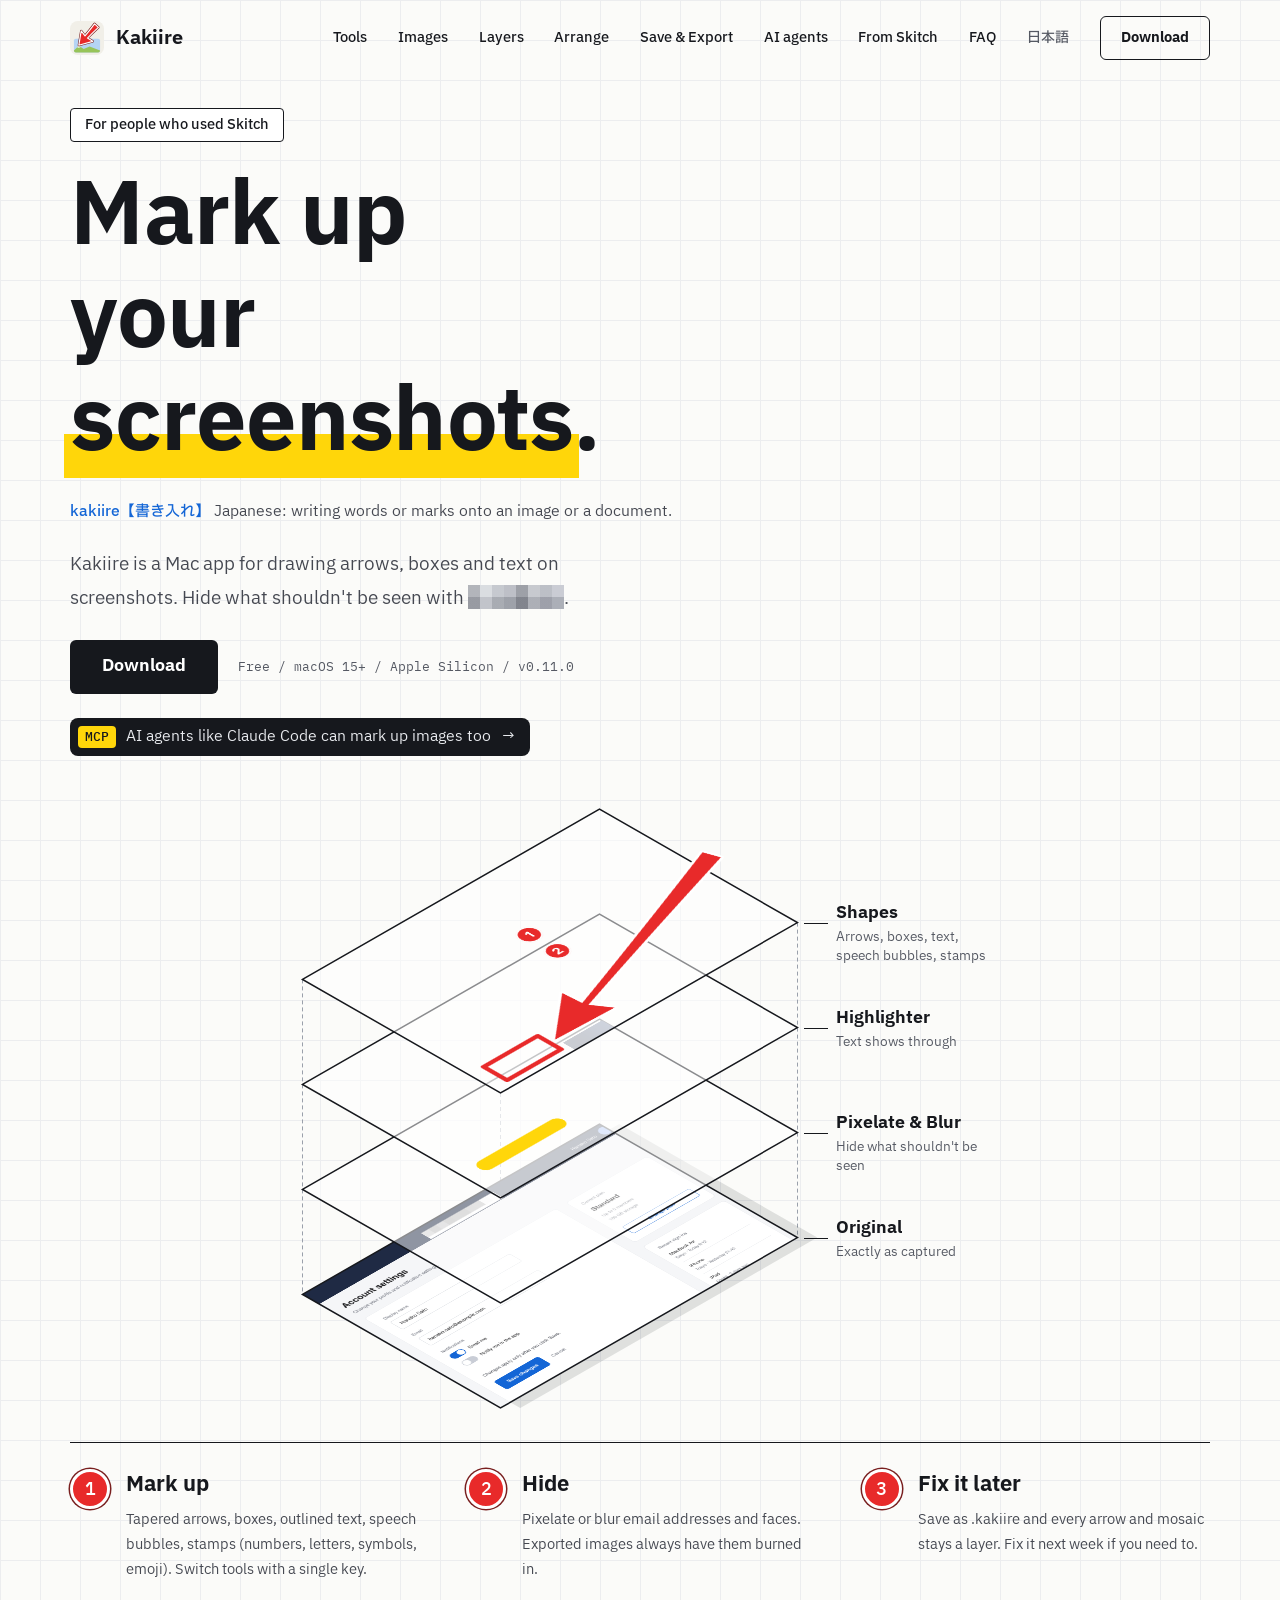
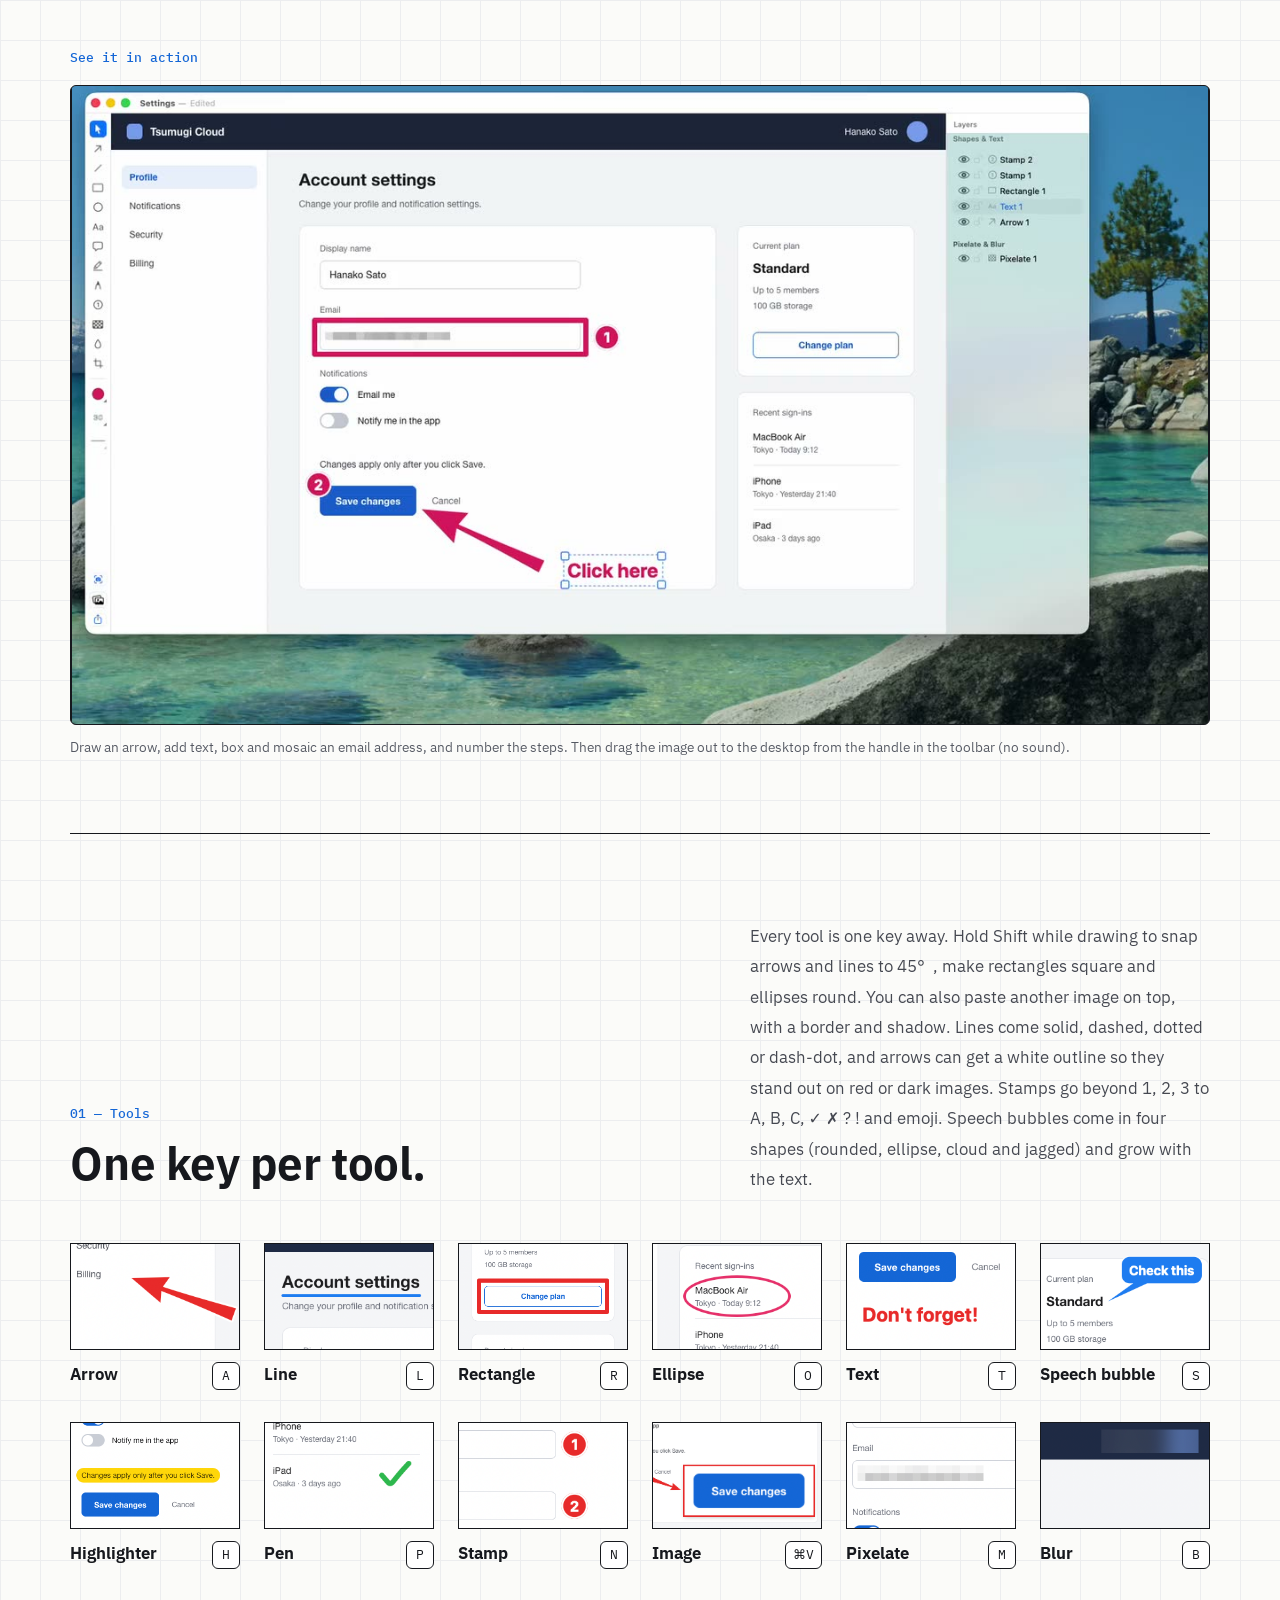
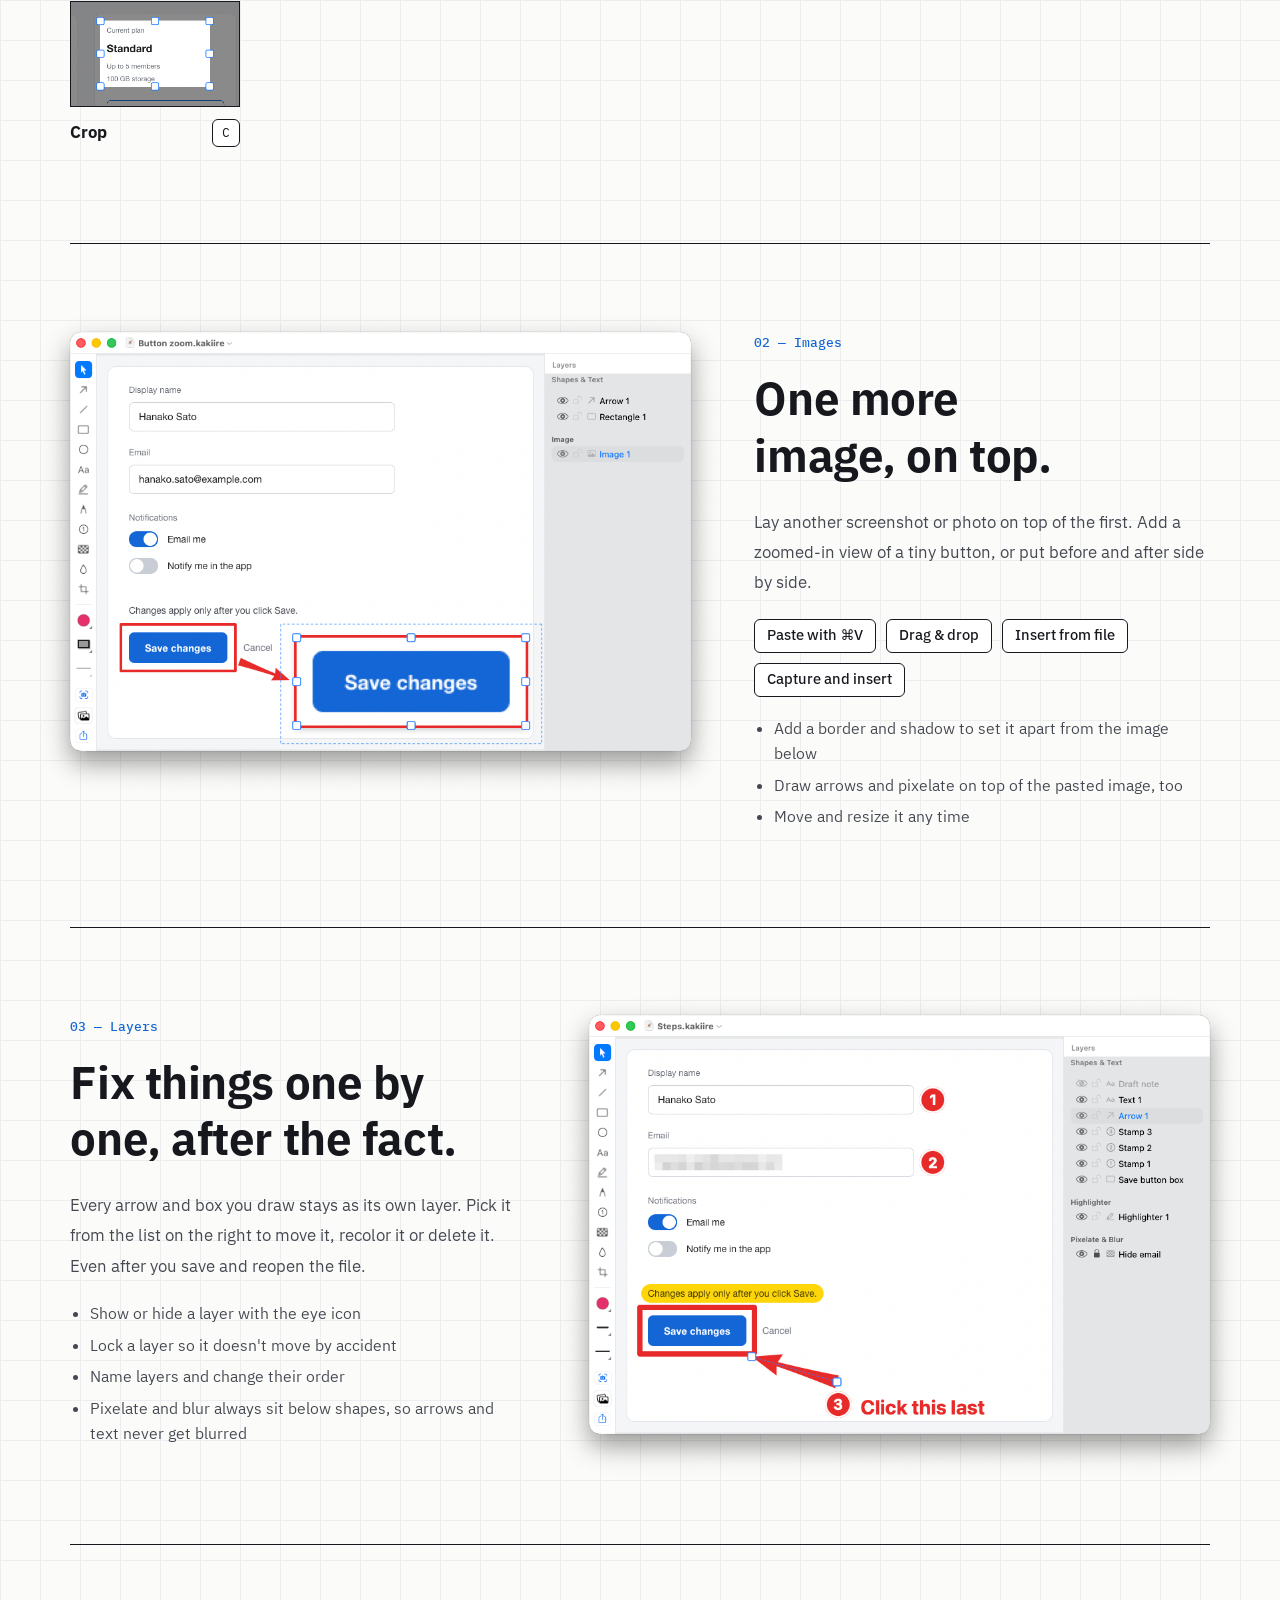
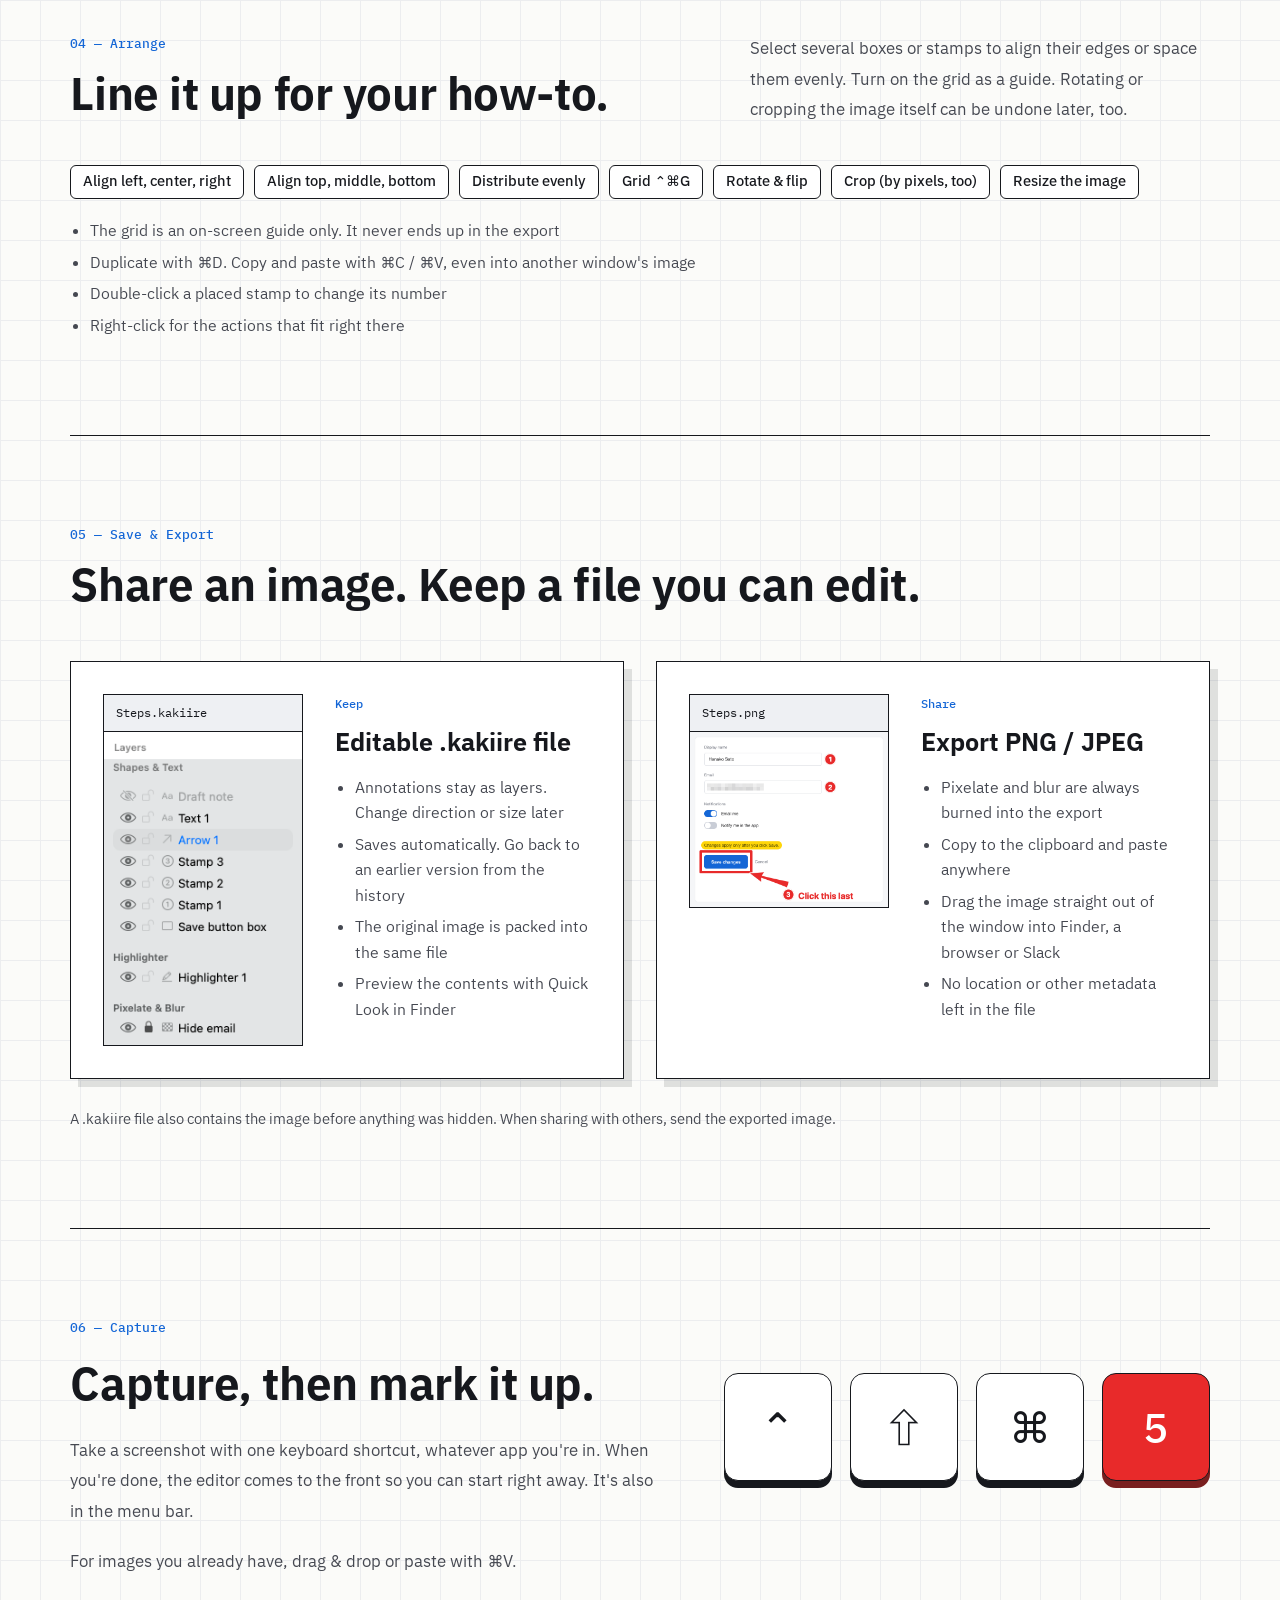
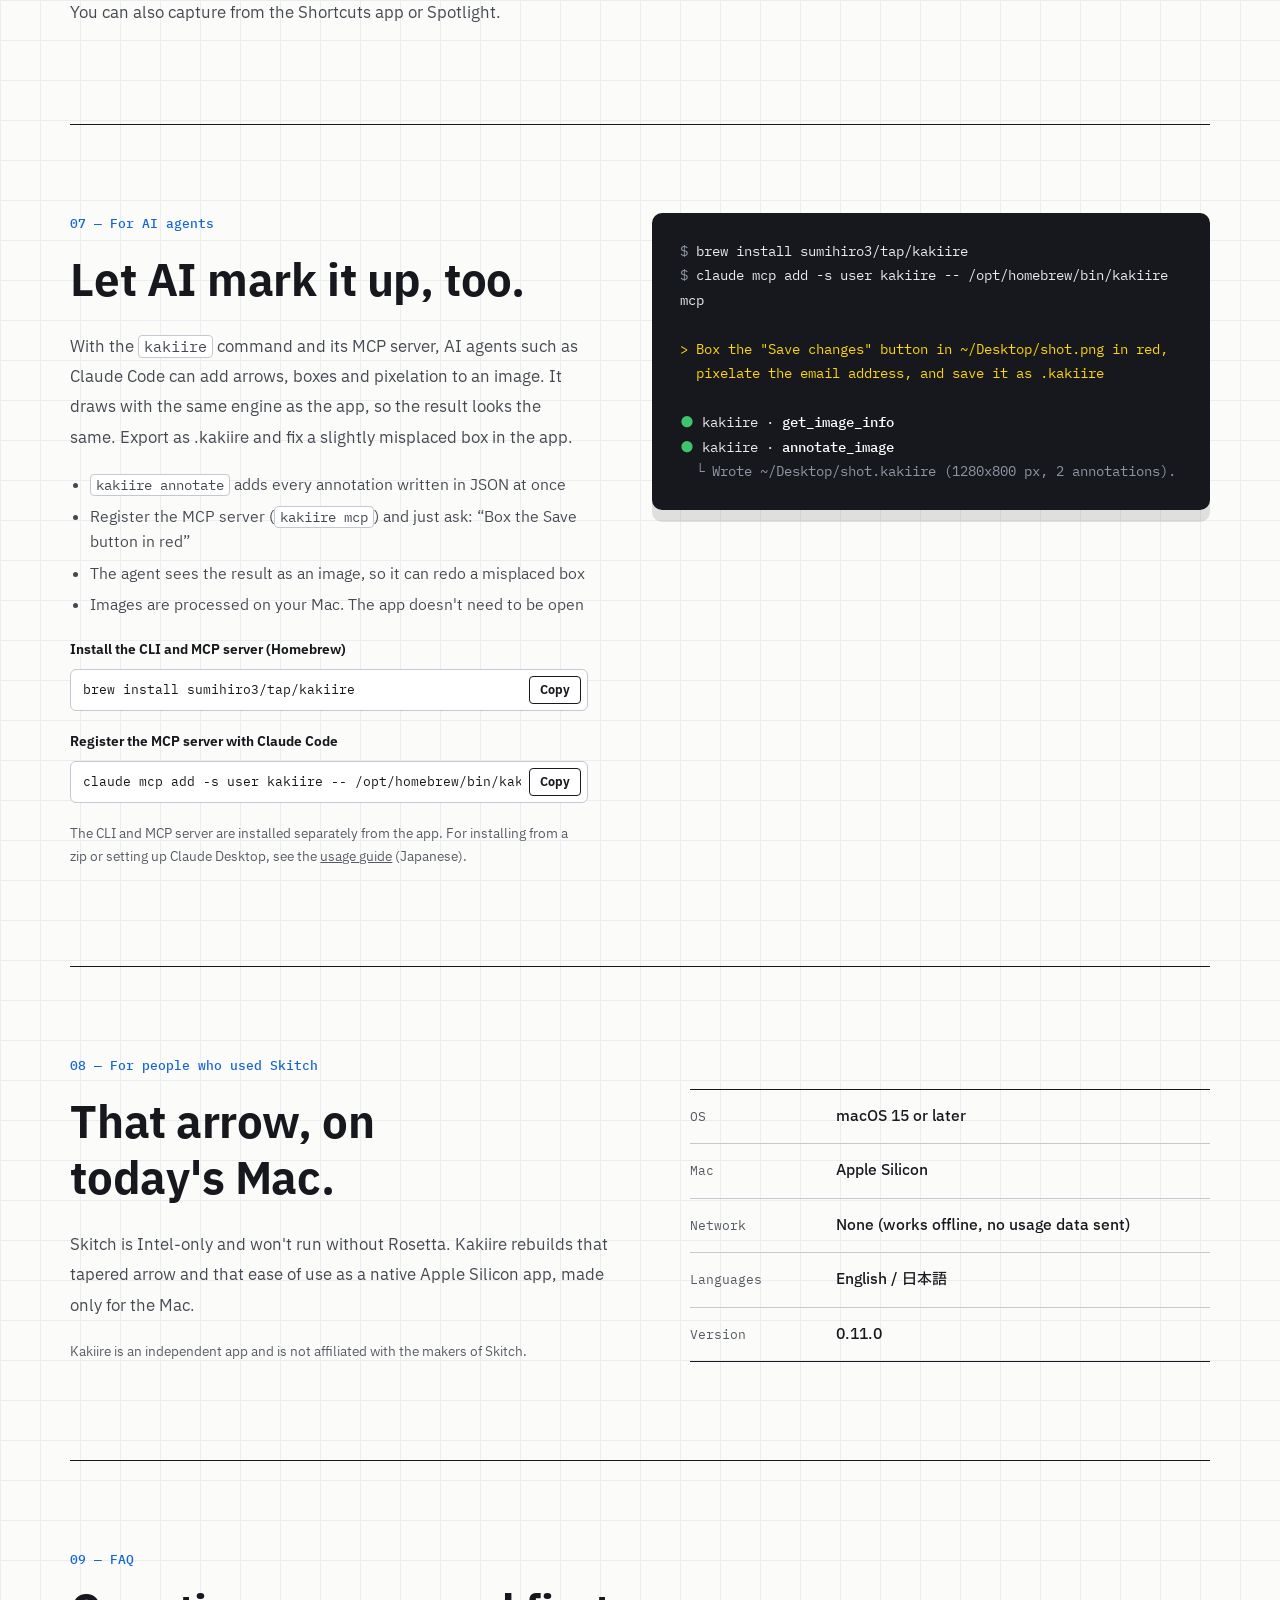
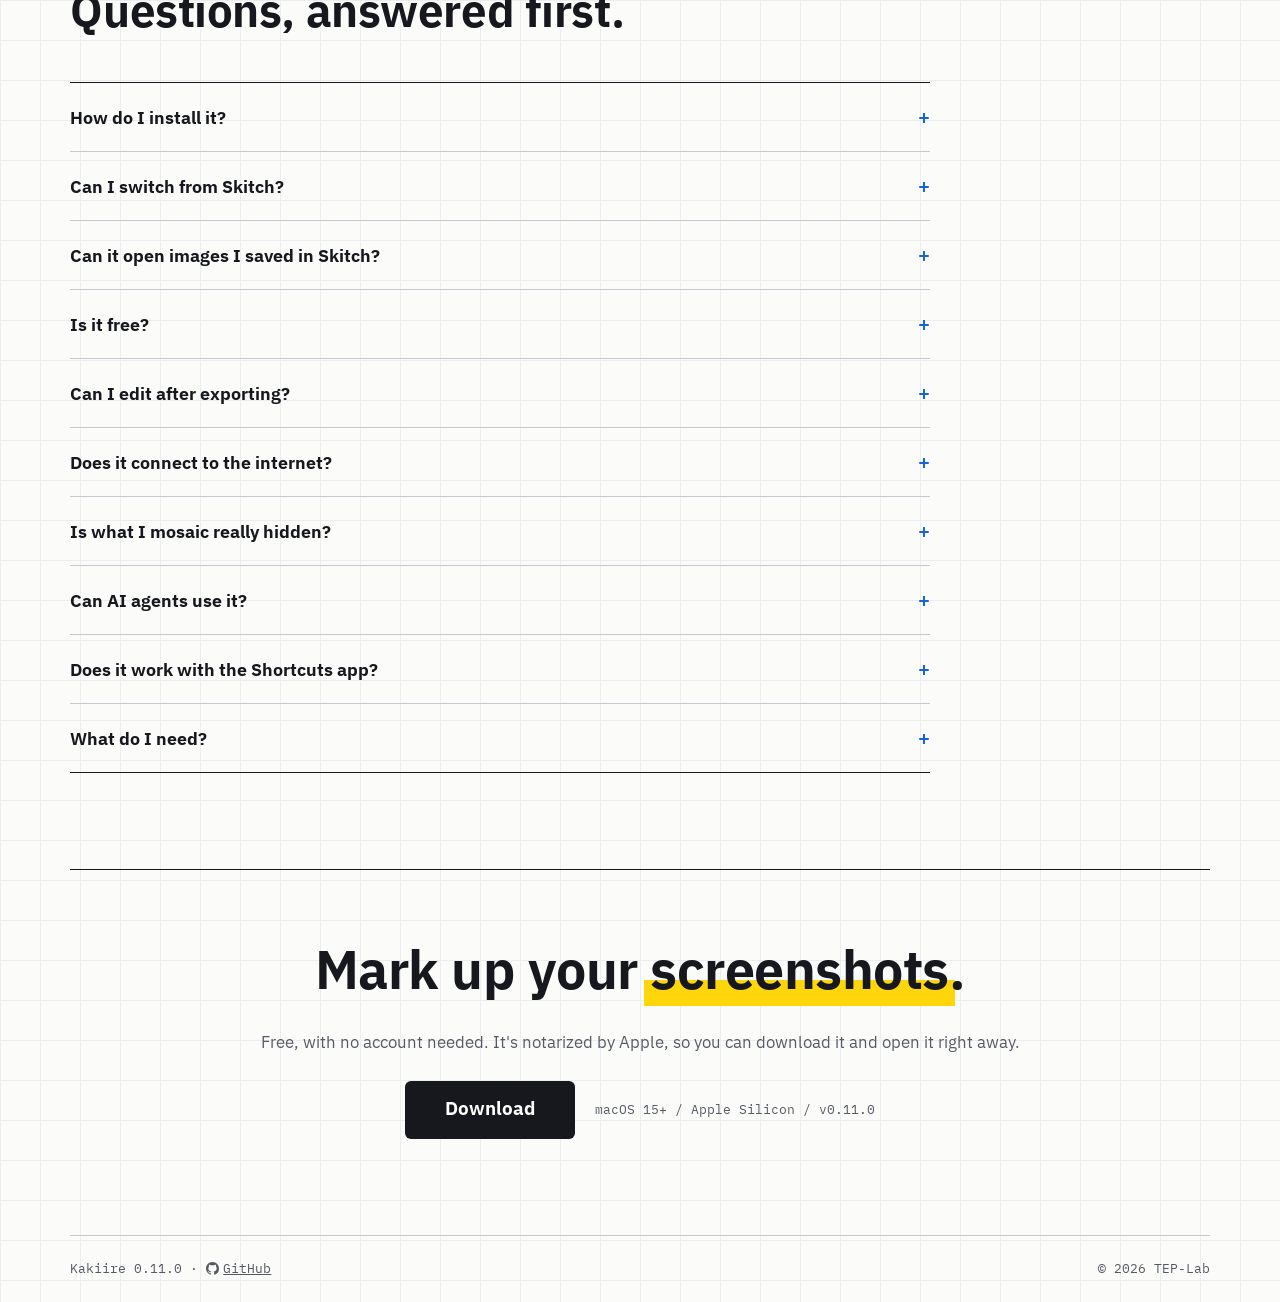
==== site/en/index.html @ c77a6dda "LP のファーストビューと OGP 画像で、AI(MCP)からも使えることを知らせる Co-Authored-By: Claude Opus 5.5 <noreply@anthropic.com>" ====
<!doctype html>
<html lang="en">
<head>
<meta charset="utf-8">
<meta name="viewport" content="width=device-width, initial-scale=1">
<title>Kakiire — Mark up your screenshots.</title>
<meta name="description" content="Kakiire is a Mac app for drawing arrows, boxes and text on screenshots, and hiding what shouldn't be seen with pixelate and blur. Annotations stay as layers, so you can fix them later.">
<meta property="og:title" content="Kakiire — Mark up your screenshots.">
<meta property="og:description" content="A Mac app for drawing arrows, boxes and text on screenshots. Save an editable file and fix it later.">
<meta property="og:type" content="website">
<meta property="og:locale" content="en_US">
<link rel="canonical" href="https://kakiire.tep-lab.com/en/">
<link rel="alternate" hreflang="ja" href="https://kakiire.tep-lab.com/">
<link rel="alternate" hreflang="en" href="https://kakiire.tep-lab.com/en/">
<link rel="alternate" hreflang="x-default" href="https://kakiire.tep-lab.com/en/">
<meta property="og:url" content="https://kakiire.tep-lab.com/en/">
<meta property="og:site_name" content="Kakiire">
<meta property="og:locale:alternate" content="ja_JP">
<meta property="og:image" content="https://kakiire.tep-lab.com/assets/en/og.png">
<meta property="og:image:type" content="image/png">
<meta property="og:image:width" content="1200">
<meta property="og:image:height" content="630">
<meta property="og:image:alt" content="Kakiire. The headline “Mark up your screenshots.” next to an exploded view of annotation layers.">
<meta name="twitter:card" content="summary_large_image">
<link rel="icon" href="../assets/kakiire-icon.svg" type="image/svg+xml">
<link rel="preconnect" href="https://fonts.googleapis.com">
<link rel="preconnect" href="https://fonts.gstatic.com" crossorigin>
<link href="https://fonts.googleapis.com/css2?family=IBM+Plex+Mono:wght@400;500&amp;family=IBM+Plex+Sans+JP:wght@400;500;700&amp;display=swap" rel="stylesheet">
<link rel="stylesheet" href="../style.css">
</head>
<body>

<header class="hero wrap">
  <nav class="nav" aria-label="On this page">
    <a class="brand" href="#">
      <img src="../assets/kakiire-icon.svg" alt="" width="34" height="34">
      <span>Kakiire</span>
    </a>
    <div class="nav__links">
      <a href="#tools">Tools</a>
      <a href="#images">Images</a>
      <a href="#layers">Layers</a>
      <a href="#arrange">Arrange</a>
      <a href="#files">Save &amp; Export</a>
      <a href="#agents">AI agents</a>
      <a href="#skitch">From Skitch</a>
      <a href="#faq">FAQ</a>
      <a class="lang" href="../" hreflang="ja" lang="ja" data-lang="ja">日本語</a>
      <a class="btn-outline" href="#download">Download</a>
    </div>
  </nav>

  <div class="hero__main">
    <div class="hero__text">
      <a class="tag" href="#skitch">For people who used Skitch</a>
      <h1>Mark up<br>your<br><span class="hl">screenshots</span>.</h1>
      <p class="dict"><span class="dict__word">kakiire【書き入れ】</span> Japanese: writing words or marks onto an image or a document.</p>
      <p class="hero__lead">Kakiire is a Mac app for drawing arrows, boxes and text on screenshots. Hide what shouldn't be seen with <span class="mosaic-chip" role="img" aria-label="pixelate"></span>.</p>
      <div class="cta-row">
        <a class="btn" href="https://github.com/sumihiro3/kakiire/releases/latest/download/Kakiire.dmg">Download</a>
        <span class="meta">Free / macOS 15+ / Apple Silicon / v<span data-version>0.11.0</span></span>
      </div>
      <a class="hero-ai" href="#agents"><span class="hero-ai__badge">MCP</span><span>AI agents like Claude Code can mark up images too</span><span class="hero-ai__arrow" aria-hidden="true">→</span></a>
    </div>

    <figure class="stack">
      <figcaption class="visually-hidden">An exploded view of Kakiire's layers. At the bottom is a screenshot of a settings page; above it float a pixelate layer, a highlighter layer and a shapes layer. On the shapes layer, a red arrow points to a box drawn around the "Save changes" button.</figcaption>
      <svg class="stack__svg" viewBox="0 0 545 630" aria-hidden="true">
        <path class="stack-guide" d="M22.5 183.4 V498.4 M517.5 126.6 V441.6 M220.5 297 V612"/>

        <g transform="matrix(0.7071 -0.4056 0.7071 0.4056 22.5 498.4)">
          <rect class="sheet-shadow" x="14" y="14" width="420" height="280"/>
          <image href="../assets/en/hero-base.png" width="420" height="280" preserveAspectRatio="none"/>
          <rect class="sheet sheet--outline" width="420" height="280"/>
        </g>

        <g transform="matrix(0.7071 -0.4056 0.7071 0.4056 22.5 393.4)">
          <rect class="sheet" width="420" height="280"/>
          <image href="../assets/en/hero-effect.png" width="420" height="280" preserveAspectRatio="none"/>
        </g>

        <g transform="matrix(0.7071 -0.4056 0.7071 0.4056 22.5 288.4)">
          <rect class="sheet" width="420" height="280"/>
          <image href="../assets/en/hero-highlight.png" width="420" height="280" preserveAspectRatio="none"/>
        </g>

        <g transform="matrix(0.7071 -0.4056 0.7071 0.4056 22.5 183.4)">
          <rect class="sheet" width="420" height="280"/>
          <image href="../assets/en/hero-shapes.png" width="487.88" height="280" preserveAspectRatio="none"/>
        </g>
      </svg>
      <ul class="stack__labels" aria-label="Layers (top to bottom)">
        <li><b>Shapes</b><span>Arrows, boxes, text, speech bubbles, stamps</span></li>
        <li><b>Highlighter</b><span>Text shows through</span></li>
        <li><b>Pixelate &amp; Blur</b><span>Hide what shouldn't be seen</span></li>
        <li><b>Original</b><span>Exactly as captured</span></li>
      </ul>
    </figure>
  </div>

  <ul class="pillars">
    <li>
      <span class="stamp" aria-hidden="true">1</span>
      <div>
        <h2 class="pillar__title">Mark up</h2>
        <p>Tapered arrows, boxes, outlined text, speech bubbles, stamps (numbers, letters, symbols, emoji). Switch tools with a single key.</p>
      </div>
    </li>
    <li>
      <span class="stamp" aria-hidden="true">2</span>
      <div>
        <h2 class="pillar__title">Hide</h2>
        <p>Pixelate or blur email addresses and faces. Exported images always have them burned in.</p>
      </div>
    </li>
    <li>
      <span class="stamp" aria-hidden="true">3</span>
      <div>
        <h2 class="pillar__title">Fix it later</h2>
        <p>Save as .kakiire and every arrow and mosaic stays a layer. Fix it next week if you need to.</p>
      </div>
    </li>
  </ul>
</header>

<section id="demo" class="demo wrap" aria-labelledby="demo-title">
  <h2 id="demo-title" class="demo__title">See it in action</h2>
  <figure class="demo__figure">
    <video class="demo__video" src="../assets/en/demo.mp4" poster="../assets/en/demo-poster.jpg" width="1280" height="720" autoplay muted loop playsinline preload="metadata" aria-describedby="demo-caption"></video>
    <figcaption id="demo-caption">Draw an arrow, add text, box and mosaic an email address, and number the steps. Then drag the image out to the desktop from the handle in the toolbar (no sound).</figcaption>
  </figure>
</section>

<main>

<section id="tools" class="section wrap">
  <div class="section__inner">
    <div class="section__head">
      <div class="section__title">
        <p class="eyebrow">01 — Tools</p>
        <h2 class="h-section">One key per tool.</h2>
      </div>
      <p class="lead">Every tool is one key away. Hold Shift while drawing to snap arrows and lines to 45°, make rectangles square and ellipses round. You can also paste another image on top, with a border and shadow. Lines come solid, dashed, dotted or dash-dot, and arrows can get a white outline so they stand out on red or dark images. Stamps go beyond 1, 2, 3 to A, B, C, ✓ ✗ ? ! and emoji. Speech bubbles come in four shapes (rounded, ellipse, cloud and jagged) and grow with the text.</p>
    </div>

    <ul class="tools">
      <li>
        <div class="tool__specimen"><img src="../assets/en/tool-arrow.png" width="256" height="161" loading="lazy" alt="A red arrow pointing to a sidebar item"></div>
        <div class="tool__meta"><span class="tool__name">Arrow</span><kbd class="key">A</kbd></div>
      </li>
      <li>
        <div class="tool__specimen"><img src="../assets/en/tool-line.png" width="256" height="161" loading="lazy" alt="A blue line drawn under a heading"></div>
        <div class="tool__meta"><span class="tool__name">Line</span><kbd class="key">L</kbd></div>
      </li>
      <li>
        <div class="tool__specimen"><img src="../assets/en/tool-rect.png" width="320" height="201" loading="lazy" alt="A button boxed in red"></div>
        <div class="tool__meta"><span class="tool__name">Rectangle</span><kbd class="key">R</kbd></div>
      </li>
      <li>
        <div class="tool__specimen"><img src="../assets/en/tool-ellipse.png" width="256" height="161" loading="lazy" alt="A row in a list circled with a pink ellipse"></div>
        <div class="tool__meta"><span class="tool__name">Ellipse</span><kbd class="key">O</kbd></div>
      </li>
      <li>
        <div class="tool__specimen"><img src="../assets/en/tool-text.png" width="256" height="161" loading="lazy" alt="Red outlined text reading "Don't forget!" under a button"></div>
        <div class="tool__meta"><span class="tool__name">Text</span><kbd class="key">T</kbd></div>
      </li>
      <li>
        <div class="tool__specimen"><img src="../assets/en/tool-bubble.png" width="256" height="161" loading="lazy" alt="A blue speech bubble saying &quot;Check this&quot; points at the plan name"></div>
        <div class="tool__meta"><span class="tool__name">Speech bubble</span><kbd class="key">S</kbd></div>
      </li>
      <li>
        <div class="tool__specimen"><img src="../assets/en/tool-highlighter.png" width="320" height="201" loading="lazy" alt="A sentence highlighted in yellow; the text underneath is still readable"></div>
        <div class="tool__meta"><span class="tool__name">Highlighter</span><kbd class="key">H</kbd></div>
      </li>
      <li>
        <div class="tool__specimen"><img src="../assets/en/tool-pen.png" width="256" height="161" loading="lazy" alt="A green hand-drawn check mark next to a list"></div>
        <div class="tool__meta"><span class="tool__name">Pen</span><kbd class="key">P</kbd></div>
      </li>
      <li>
        <div class="tool__specimen"><img src="../assets/en/tool-stamp.png" width="256" height="161" loading="lazy" alt="Red circles numbered 1 and 2 placed next to input fields"></div>
        <div class="tool__meta"><span class="tool__name">Stamp</span><kbd class="key">N</kbd></div>
      </li>
      <li>
        <div class="tool__specimen"><img src="../assets/en/tool-image.png" width="448" height="281" loading="lazy" alt="A zoomed-in copy of a button laid on top, with a red border and a shadow"></div>
        <div class="tool__meta"><span class="tool__name">Image</span><kbd class="key">⌘V</kbd></div>
      </li>
      <li>
        <div class="tool__specimen"><img src="../assets/en/tool-mosaic.png" width="256" height="161" loading="lazy" alt="An email address hidden with pixelation"></div>
        <div class="tool__meta"><span class="tool__name">Pixelate</span><kbd class="key">M</kbd></div>
      </li>
      <li>
        <div class="tool__specimen"><img src="../assets/en/tool-blur.png" width="256" height="161" loading="lazy" alt="A name and avatar in the top right blurred out"></div>
        <div class="tool__meta"><span class="tool__name">Blur</span><kbd class="key">B</kbd></div>
      </li>
      <li>
        <div class="tool__specimen"><img src="../assets/en/tool-crop.png" width="320" height="201" loading="lazy" alt="A crop area being selected. Outside the area is dimmed, with handles on the corners and edges"></div>
        <div class="tool__meta"><span class="tool__name">Crop</span><kbd class="key">C</kbd></div>
      </li>
    </ul>
  </div>
</section>

<section id="images" class="section wrap">
  <div class="section__inner split">
    <figure class="appshot appshot--small appshot--lead">
      <img src="../assets/en/shot-overlay.png" width="1044" height="741" loading="lazy" alt="Kakiire's editor. A small &quot;Save changes&quot; button is boxed in red, and a zoomed-in copy of it is laid on top as a separate image at the bottom right, joined by an arrow. The overlaid image is selected and shows handles.">
    </figure>
    <div class="split__text">
      <p class="eyebrow">02 — Images</p>
      <h2 class="h-section">One more image, on top.</h2>
      <p class="lead">Lay another screenshot or photo on top of the first. Add a zoomed-in view of a tiny button, or put before and after side by side.</p>
      <ul class="pills">
        <li>Paste with ⌘V</li>
        <li>Drag &amp; drop</li>
        <li>Insert from file</li>
        <li>Capture and insert</li>
      </ul>
      <ul class="points">
        <li>Add a border and shadow to set it apart from the image below</li>
        <li>Draw arrows and pixelate on top of the pasted image, too</li>
        <li>Move and resize it any time</li>
      </ul>
    </div>
  </div>
</section>

<section id="layers" class="section wrap">
  <div class="section__inner split">
    <div class="split__text">
      <p class="eyebrow">03 — Layers</p>
      <h2 class="h-section">Fix things one by one, after the fact.</h2>
      <p class="lead">Every arrow and box you draw stays as its own layer. Pick it from the list on the right to move it, recolor it or delete it. Even after you save and reopen the file.</p>
      <ul class="points">
        <li>Show or hide a layer with the eye icon</li>
        <li>Lock a layer so it doesn't move by accident</li>
        <li>Name layers and change their order</li>
        <li>Pixelate and blur always sit below shapes, so arrows and text never get blurred</li>
      </ul>
    </div>
    <figure class="appshot appshot--small">
      <img src="../assets/en/shot-layers.png" width="1044" height="741" loading="lazy" alt="Kakiire's editor. Selecting an arrow in the layer list on the right shows handles on both ends of the arrow in the image. The list also shows a hidden draft note and a locked layer that hides an email address.">
    </figure>
  </div>
</section>

<section id="arrange" class="section wrap">
  <div class="section__inner">
    <div class="section__head">
      <div class="section__title">
        <p class="eyebrow">04 — Arrange</p>
        <h2 class="h-section">Line it up for your how-to.</h2>
      </div>
      <p class="lead">Select several boxes or stamps to align their edges or space them evenly. Turn on the grid as a guide. Rotating or cropping the image itself can be undone later, too.</p>
    </div>
    <ul class="pills">
      <li>Align left, center, right</li>
      <li>Align top, middle, bottom</li>
      <li>Distribute evenly</li>
      <li>Grid ⌃⌘G</li>
      <li>Rotate &amp; flip</li>
      <li>Crop (by pixels, too)</li>
      <li>Resize the image</li>
    </ul>
    <ul class="points">
      <li>The grid is an on-screen guide only. It never ends up in the export</li>
      <li>Duplicate with ⌘D. Copy and paste with ⌘C / ⌘V, even into another window's image</li>
      <li>Double-click a placed stamp to change its number</li>
      <li>Right-click for the actions that fit right there</li>
    </ul>
  </div>
</section>

<section id="files" class="section wrap">
  <div class="section__inner">
    <div class="section__title">
      <p class="eyebrow">05 — Save &amp; Export</p>
      <h2 class="h-section">Share an image. Keep a file you can edit.</h2>
    </div>

    <div class="cards">
      <article class="card">
        <div class="card__mini" aria-hidden="true">
          <div class="mini__title">Steps.kakiire</div>
          <img src="../assets/en/shot-layer-panel.png" width="219" height="346" loading="lazy" alt="">
        </div>
        <div class="card__body">
          <p class="card__kicker">Keep</p>
          <h3 class="card__title">Editable .kakiire file</h3>
          <ul class="points">
            <li>Annotations stay as layers. Change direction or size later</li>
            <li>Saves automatically. Go back to an earlier version from the history</li>
            <li>The original image is packed into the same file</li>
            <li>Preview the contents with Quick Look in Finder</li>
          </ul>
        </div>
      </article>

      <article class="card">
        <div class="card__mini" aria-hidden="true">
          <div class="mini__title">Steps.png</div>
          <img src="../assets/en/shot-export.png" width="672" height="592" loading="lazy" alt="">
        </div>
        <div class="card__body">
          <p class="card__kicker">Share</p>
          <h3 class="card__title">Export PNG / JPEG</h3>
          <ul class="points">
            <li>Pixelate and blur are always burned into the export</li>
            <li>Copy to the clipboard and paste anywhere</li>
            <li>Drag the image straight out of the window into Finder, a browser or Slack</li>
            <li>No location or other metadata left in the file</li>
          </ul>
        </div>
      </article>
    </div>

    <p class="note">A .kakiire file also contains the image before anything was hidden. When sharing with others, send the exported image.</p>
  </div>
</section>

<section id="capture" class="section wrap">
  <div class="section__inner split">
    <div class="split__text">
      <p class="eyebrow">06 — Capture</p>
      <h2 class="h-section">Capture, then mark it up.</h2>
      <p class="lead">Take a screenshot with one keyboard shortcut, whatever app you're in. When you're done, the editor comes to the front so you can start right away. It's also in the menu bar.</p>
      <p class="lead">For images you already have, drag &amp; drop or paste with ⌘V.</p>
      <p class="lead">You can also capture from the Shortcuts app or Spotlight.</p>
    </div>
    <div class="keys" role="img" aria-label="The shortcut is Control + Shift + Command + 5">
      <span class="keycap">⌃</span>
      <span class="keycap">⇧</span>
      <span class="keycap">⌘</span>
      <span class="keycap keycap--accent">5</span>
    </div>
  </div>
</section>

<section id="agents" class="section wrap">
  <div class="section__inner split">
    <div class="split__text">
      <p class="eyebrow">07 — For AI agents</p>
      <h2 class="h-section">Let AI mark it up, too.</h2>
      <p class="lead">With the <code>kakiire</code> command and its MCP server, AI agents such as Claude Code can add arrows, boxes and pixelation to an image. It draws with the same engine as the app, so the result looks the same. Export as .kakiire and fix a slightly misplaced box in the app.</p>
      <ul class="points">
        <li><code>kakiire annotate</code> adds every annotation written in JSON at once</li>
        <li>Register the MCP server (<code>kakiire mcp</code>) and just ask: “Box the Save button in red”</li>
        <li>The agent sees the result as an image, so it can redo a misplaced box</li>
        <li>Images are processed on your Mac. The app doesn't need to be open</li>
      </ul>
      <p class="cmd__label">Install the CLI and MCP server (Homebrew)</p>
      <div class="cmd"><code>brew install sumihiro3/tap/kakiire</code><button type="button" class="cmd__copy" data-copy data-copied="Copied" aria-live="polite">Copy</button></div>
      <p class="cmd__label">Register the MCP server with Claude Code</p>
      <div class="cmd"><code>claude mcp add -s user kakiire -- /opt/homebrew/bin/kakiire mcp</code><button type="button" class="cmd__copy" data-copy data-copied="Copied" aria-live="polite">Copy</button></div>
      <p class="fine">The CLI and MCP server are installed separately from the app. For installing from a zip or setting up Claude Desktop, see the <a href="https://github.com/sumihiro3/kakiire/blob/main/docs/cli.md" target="_blank" rel="noopener">usage guide</a> (Japanese).</p>
    </div>
    <figure class="term" aria-label="Registering Kakiire's MCP server in Claude Code and asking it to annotate an image">
<pre><span class="term__prompt">$</span> brew install sumihiro3/tap/kakiire
<span class="term__prompt">$</span> claude mcp add -s user kakiire -- /opt/homebrew/bin/kakiire mcp

<span class="term__you">&gt; Box the "Save changes" button in ~/Desktop/shot.png in red,
  pixelate the email address, and save it as .kakiire</span>

<span class="term__tool">●</span> kakiire · <b>get_image_info</b>
<span class="term__tool">●</span> kakiire · <b>annotate_image</b>
  <span class="term__dim">└ Wrote ~/Desktop/shot.kakiire (1280x800 px, 2 annotations).</span></pre>
    </figure>
  </div>
</section>

<section id="skitch" class="section wrap">
  <div class="section__inner split">
    <div class="split__text">
      <p class="eyebrow">08 — For people who used Skitch</p>
      <h2 class="h-section">That arrow, on today's Mac.</h2>
      <p class="lead">Skitch is Intel-only and won't run without Rosetta. Kakiire rebuilds that tapered arrow and that ease of use as a native Apple Silicon app, made only for the Mac.</p>
      <p class="fine">Kakiire is an independent app and is not affiliated with the makers of Skitch.</p>
    </div>
    <dl class="spec">
      <div><dt>OS</dt><dd>macOS 15 or later</dd></div>
      <div><dt>Mac</dt><dd>Apple Silicon</dd></div>
      <div><dt>Network</dt><dd>None (works offline, no usage data sent)</dd></div>
      <div><dt>Languages</dt><dd>English / 日本語</dd></div>
      <div><dt>Version</dt><dd><span data-version>0.11.0</span></dd></div>
    </dl>
  </div>
</section>

<section id="faq" class="section wrap">
  <div class="section__inner">
    <div class="section__title">
      <p class="eyebrow">09 — FAQ</p>
      <h2 class="h-section">Questions, answered first.</h2>
    </div>
    <div class="faq">
      <details>
        <summary>How do I install it?</summary>
        <p>Download <a href="https://github.com/sumihiro3/kakiire/releases/latest/download/Kakiire.dmg">Kakiire.dmg</a>, open it, and drag Kakiire to Applications. It's notarized by Apple, so it opens without warnings. You can also install it with Homebrew:</p>
        <div class="cmd"><code>brew install --cask sumihiro3/tap/kakiire</code><button type="button" class="cmd__copy" data-copy data-copied="Copied" aria-live="polite">Copy</button></div>
      </details>
      <details>
        <summary>Can I switch from Skitch?</summary>
        <p>It's built to make switching easy.</p>
        <ul>
          <li>Draw the same tapered arrow</li>
          <li>Right after you capture, the editor opens with the arrow tool selected</li>
          <li>Switch tools with a single key (<kbd>A</kbd> for arrow, <kbd>R</kbd> for rectangle, <kbd>T</kbd> for text)</li>
          <li>Drag the finished image from the toolbar handle into Slack, a browser or Finder</li>
          <li>The capture shortcut is ⌃⇧⌘5, and you can change it in Settings</li>
        </ul>
        <p class="fine">Kakiire is an independent app and is not affiliated with the makers of Skitch.</p>
      </details>
      <details>
        <summary>Can it open images I saved in Skitch?</summary>
        <p>It opens them as ordinary PNGs. The annotations you added in Skitch are baked into the picture, so you can't edit them one by one.</p>
      </details>
      <details>
        <summary>Is it free?</summary>
        <p>Yes. No feature limits, no trial period, and no account needed. The <a href="https://github.com/sumihiro3/kakiire" target="_blank" rel="noopener">source code</a> is available under the MIT License.</p>
      </details>
      <details>
        <summary>Can I edit after exporting?</summary>
        <p>Save as <code>.kakiire</code>, and you can move, recolor or delete any arrow later. Hand out the PNG or JPEG you export, and keep the editable original for yourself.</p>
      </details>
      <details>
        <summary>Does it connect to the internet?</summary>
        <p>No. It works offline and sends no usage data. It runs inside the App Sandbox, so it touches only the files you open or save.</p>
      </details>
      <details>
        <summary>Is what I mosaic really hidden?</summary>
        <p>Exported PNGs keep neither the image before the mosaic nor metadata such as location. A <code>.kakiire</code> file contains the original image, so export a PNG or JPEG when you share it.</p>
      </details>
      <details>
        <summary>Can AI agents use it?</summary>
        <p>Yes. It ships a CLI and an MCP server, so you can ask Claude Code or another agent to "put a red box around the Save button" and it adds the annotation. Everything runs on your Mac.</p>
      </details>
      <details>
        <summary>Does it work with the Shortcuts app?</summary>
        <p>Yes. Installing Kakiire adds these actions to the Shortcuts app:</p>
        <ul>
          <li>Capture Area and Open in Kakiire</li>
          <li>Open Image in Kakiire (try it after "Get Latest Screenshots")</li>
          <li>Export Kakiire Document (.kakiire) as PNG or JPEG, with an optional scale</li>
          <li>Get Current Image from Kakiire, to pass along to other actions</li>
        </ul>
        <p>"Capture Area" and "Current Image" also work from Spotlight and Siri.</p>
      </details>
      <details>
        <summary>What do I need?</summary>
        <p>A Mac with Apple Silicon running macOS 15 or later. Intel Macs aren't supported.</p>
      </details>
    </div>
  </div>
</section>

</main>

<footer id="download" class="wrap">
  <div class="cta">
    <h2 class="h-section">Mark up your <span class="hl">screenshots</span>.</h2>
    <p class="cta__note">Free, with no account needed. It's notarized by Apple, so you can download it and open it right away.</p>
    <div class="cta-row">
      <a class="btn btn--lg" href="https://github.com/sumihiro3/kakiire/releases/latest/download/Kakiire.dmg">Download</a>
      <span class="meta">macOS 15+ / Apple Silicon / v<span data-version>0.11.0</span></span>
    </div>
  </div>
  <div class="footer">
    <span>Kakiire <span data-version>0.11.0</span> · <a href="https://github.com/sumihiro3/kakiire" target="_blank" rel="noopener"><svg class="gh-icon" viewBox="0 0 16 16" aria-hidden="true" focusable="false"><path fill="currentColor" d="M8 0C3.58 0 0 3.58 0 8c0 3.54 2.29 6.53 5.47 7.59.4.07.55-.17.55-.38 0-.19-.01-.82-.01-1.49-2.01.37-2.53-.49-2.69-.94-.09-.23-.48-.94-.82-1.13-.28-.15-.68-.52-.01-.53.63-.01 1.08.58 1.23.82.72 1.21 1.87.87 2.33.66.07-.52.28-.87.51-1.07-1.78-.2-3.64-.89-3.64-3.95 0-.87.31-1.59.82-2.15-.08-.2-.36-1.02.08-2.12 0 0 .67-.21 2.2.82.64-.18 1.32-.27 2-.27.68 0 1.36.09 2 .27 1.53-1.04 2.2-.82 2.2-.82.44 1.1.16 1.92.08 2.12.51.56.82 1.27.82 2.15 0 3.07-1.87 3.75-3.65 3.95.29.25.54.73.54 1.48 0 1.07-.01 1.93-.01 2.2 0 .21.15.46.55.38A8.013 8.013 0 0016 8c0-4.42-3.58-8-8-8z"/></svg>GitHub</a></span>
    <span>© 2026 TEP-Lab</span>
  </div>
</footer>

<script>
  // 動きを減らす設定のときは、自動再生を止めて操作ボタンを出す
  if (window.matchMedia("(prefers-reduced-motion: reduce)").matches) {
    document.querySelectorAll(".demo__video").forEach(function (v) {
      v.removeAttribute("autoplay");
      v.pause();
      v.controls = true;
    });
  }
  // 切り替えリンクで選んだ言語を覚える(日本語版の先頭の転送が見る)
  document.querySelectorAll("[data-lang]").forEach(function (a) {
    a.addEventListener("click", function () {
      try { localStorage.setItem("kakiire-lang", a.dataset.lang); } catch (e) {}
    });
  });
  // コマンドの欄の「コピー」ボタン
  document.querySelectorAll("[data-copy]").forEach(function (b) {
    var label = b.textContent;
    b.addEventListener("click", function () {
      var code = b.parentElement.querySelector("code");
      var show = function (text) {
        b.textContent = text;
        setTimeout(function () { b.textContent = label; }, 1500);
      };
      // クリップボード API が使えない・拒まれたときは、選択して execCommand でコピーする(失敗しても選択は残るので ⌘C で写せる)
      var selectCode = function () {
        var r = document.createRange();
        r.selectNodeContents(code);
        var s = window.getSelection();
        s.removeAllRanges();
        s.addRange(r);
        try { if (document.execCommand("copy")) { show(b.dataset.copied); } } catch (e) {}
      };
      if (navigator.clipboard && window.isSecureContext) {
        navigator.clipboard.writeText(code.textContent).then(function () { show(b.dataset.copied); }, selectCode);
      } else {
        selectCode();
      }
    });
  });
</script>
</body>
</html>
---- site/style.css ----
:root {
  --ink: #16181d;
  --text: #454851;
  --muted: #555963;
  --line: #c4c8d0;
  --paper: #fbfbf9;
  --grid: #ecedef;
  --blue: #1466d6;
  --blue-ui: #1e7cf0;
  --red: #e82a2a;
  --red-dark: #791f1f;
  --yellow: #ffd60a;
  --shadow: rgba(22, 24, 29, 0.12);
  --sans: "IBM Plex Sans JP", system-ui, -apple-system, "Hiragino Sans", sans-serif;
  --mono: "IBM Plex Mono", "IBM Plex Sans JP", ui-monospace, Menlo, monospace;
  color-scheme: light;
}

*,
*::before,
*::after {
  box-sizing: border-box;
}

html {
  scroll-behavior: smooth;
  -webkit-text-size-adjust: 100%;
}

@media (prefers-reduced-motion: reduce) {
  html {
    scroll-behavior: auto;
  }
}

body {
  margin: 0;
  background-color: var(--paper);
  background-image:
    linear-gradient(var(--grid) 1px, transparent 1px),
    linear-gradient(90deg, var(--grid) 1px, transparent 1px);
  background-size: 40px 40px;
  color: var(--ink);
  font-family: var(--sans);
  line-height: 1.7;
}

a {
  color: inherit;
}

:focus-visible {
  outline: 3px solid var(--blue-ui);
  outline-offset: 3px;
}

h1,
h2,
h3 {
  word-break: auto-phrase;
}

.wrap {
  max-width: 1440px;
  margin-inline: auto;
  padding-inline: clamp(20px, 5.5vw, 80px);
}

.mono {
  font-family: var(--mono);
}

.visually-hidden {
  position: absolute;
  width: 1px;
  height: 1px;
  overflow: hidden;
  clip-path: inset(50%);
  white-space: nowrap;
}

/* ---- ナビ ---- */

.nav {
  display: flex;
  align-items: center;
  justify-content: space-between;
  gap: 24px;
  min-height: 76px;
}

.brand {
  display: flex;
  align-items: center;
  gap: 12px;
  min-height: 44px;
  font-size: 19px;
  font-weight: 700;
  text-decoration: none;
}

.brand img {
  width: 34px;
  height: 34px;
}

.nav__links {
  display: flex;
  align-items: center;
  gap: clamp(16px, 2.4vw, 36px);
  font-size: 14px;
  font-weight: 500;
}

.nav__links a {
  display: inline-flex;
  align-items: center;
  min-height: 44px;
  text-decoration: none;
}

.nav__links a:hover {
  color: var(--blue);
}

.nav__links .lang {
  font-family: var(--mono);
  color: var(--muted);
}

.nav__links .btn-outline {
  padding: 0 20px;
  border: 1.5px solid var(--ink);
  border-radius: 6px;
  font-weight: 700;
  white-space: nowrap;
}

.nav__links .btn-outline:hover {
  background: var(--ink);
  color: #fff;
}

/* ---- ボタン・小物 ---- */

.btn {
  display: inline-flex;
  align-items: center;
  min-height: 54px;
  padding: 0 32px;
  border-radius: 6px;
  background: var(--ink);
  color: #fff;
  font-size: 17px;
  font-weight: 700;
  text-decoration: none;
}

.btn:hover {
  background: #000;
}

.btn--lg {
  min-height: 58px;
  padding: 0 40px;
  font-size: 18px;
}

/* 配布前はボタンの形だけ見せて、押せないことを破線で示す */
.btn--soon,
.btn--soon:hover {
  background: transparent;
  color: var(--ink);
  border: 1.5px dashed var(--ink);
  cursor: default;
}

.cta__note {
  margin: 0;
  color: var(--muted);
}

.meta {
  font-family: var(--mono);
  font-size: 13px;
  color: var(--muted);
}

.hl {
  margin: 0 -6px;
  padding: 0 6px;
  background: linear-gradient(transparent 58%, var(--yellow) 58% 92%, transparent 92%);
}

.mosaic-chip {
  display: inline-block;
  width: 96px;
  height: 24px;
  vertical-align: -5px;
  background-color: #b8bcc6;
  background-image:
    linear-gradient(90deg, rgba(22, 24, 29, 0.16) 0 25%, rgba(255, 255, 255, 0.22) 25% 50%, rgba(22, 24, 29, 0.05) 50% 75%, rgba(255, 255, 255, 0.08) 75% 100%),
    linear-gradient(0deg, rgba(22, 24, 29, 0.12) 0 50%, rgba(255, 255, 255, 0.18) 50% 100%),
    linear-gradient(90deg, rgba(255, 255, 255, 0.2) 0 33.4%, rgba(22, 24, 29, 0.1) 33.4% 66.7%, transparent 66.7% 100%);
  background-size: 48px 24px, 24px 24px, 108px 12px;
}

.key {
  display: inline-flex;
  align-items: center;
  justify-content: center;
  min-width: 28px;
  height: 28px;
  padding: 0 7px;
  border: 1.5px solid var(--ink);
  border-radius: 6px;
  background: #fff;
  font-family: var(--mono);
  font-size: 13px;
}

/* ---- ファーストビュー ---- */

.hero {
  padding-bottom: 56px;
}

.hero__main {
  display: grid;
  gap: 40px;
  padding-top: 32px;
}

.hero__text {
  display: flex;
  flex-direction: column;
  align-items: flex-start;
  gap: 24px;
  min-width: 0;
}

.tag {
  display: inline-flex;
  align-items: center;
  min-height: 34px;
  margin: 0;
  padding: 0 14px;
  border: 1.5px solid var(--ink);
  border-radius: 4px;
  background: #fff;
  font-size: 14px;
  font-weight: 500;
  text-decoration: none;
}

.tag:hover {
  background: var(--ink);
  color: #fff;
}

.hero h1 {
  margin: 0;
  font-size: clamp(42px, 10.5vw, 86px);
  line-height: 1.2;
  font-weight: 700;
  letter-spacing: -0.01em;
}

.h1-bracket {
  margin-left: -0.42em;
}

.dict {
  margin: 0;
  font-size: 15px;
  line-height: 1.6;
  color: var(--text);
}

.dict__word {
  font-weight: 500;
  color: var(--blue);
}

.hero__lead {
  max-width: 580px;
  margin: 0;
  font-size: 18px;
  line-height: 1.9;
  color: var(--text);
}

.cta-row {
  display: flex;
  flex-wrap: wrap;
  align-items: center;
  gap: 12px 20px;
}

/* ファーストビューで、AI(MCP)からも使えることを知らせる。07 の節へ飛ぶ */
.hero-ai {
  display: inline-flex;
  align-items: center;
  gap: 10px;
  align-self: flex-start;
  max-width: 100%;
  padding: 8px 14px 8px 8px;
  border-radius: 8px;
  background: var(--ink);
  color: #e8eaee;
  font-size: 15px;
  line-height: 1.5;
  text-decoration: none;
}

.hero-ai__badge {
  flex: none;
  padding: 1px 7px;
  border-radius: 4px;
  background: var(--yellow);
  color: var(--ink);
  font-family: var(--mono);
  font-size: 13px;
  font-weight: 500;
}

.hero-ai__arrow {
  flex: none;
  transition: transform 0.15s;
}

.hero-ai:hover .hero-ai__arrow {
  transform: translateX(3px);
}

/* 層の図 */

.stack {
  position: relative;
  width: 720px;
  max-width: 100%;
  height: 630px;
  margin: 0 auto;
}

.stack__svg {
  position: absolute;
  left: 0;
  top: 0;
  width: 545px;
  height: 630px;
}

.stack-guide {
  fill: none;
  stroke: #9aa0ab;
  stroke-width: 1px;
  stroke-dasharray: 4 3;
}

.sheet {
  fill: rgba(255, 255, 255, 0.5);
  stroke: var(--ink);
  stroke-width: 1.5px;
  vector-effect: non-scaling-stroke;
}

.sheet--outline {
  fill: none;
}

.sheet-shadow {
  fill: var(--shadow);
}

.stack__labels {
  margin: 0;
  padding: 0;
  list-style: none;
}

.stack__labels li {
  position: absolute;
  left: 556px;
  width: 164px;
  display: flex;
  flex-direction: column;
  gap: 2px;
}

.stack__labels li::before {
  content: "";
  position: absolute;
  left: -32px;
  top: 23px;
  width: 24px;
  height: 1px;
  background: var(--ink);
}

.stack__labels li:nth-child(1) { top: 104px; }
.stack__labels li:nth-child(2) { top: 209px; }
.stack__labels li:nth-child(3) { top: 314px; }
.stack__labels li:nth-child(4) { top: 419px; }

.stack__labels b {
  font-size: 17px;
  font-weight: 700;
  line-height: 1.5;
}

.stack__labels span {
  font-size: 13px;
  line-height: 1.5;
  color: var(--muted);
}

/* 3つの柱 */

.pillars {
  display: grid;
  grid-template-columns: repeat(3, minmax(0, 1fr));
  gap: 28px 48px;
  margin: 16px 0 0;
  padding: 26px 0 0;
  border-top: 1.5px solid var(--ink);
  list-style: none;
}

.pillars li {
  display: flex;
  align-items: flex-start;
  gap: 16px;
}

.stamp {
  flex: none;
  display: flex;
  align-items: center;
  justify-content: center;
  width: 40px;
  height: 40px;
  border: 3px solid #fff;
  border-radius: 50%;
  background: var(--red);
  box-shadow: 0 0 0 1.5px var(--red-dark);
  color: #fff;
  font-family: var(--mono);
  font-size: 18px;
  font-weight: 500;
}

.pillar__title {
  margin: 0 0 6px;
  font-size: 21px;
  line-height: 1.5;
  font-weight: 700;
}

.pillars p {
  margin: 0;
  font-size: 14px;
  line-height: 1.8;
  color: var(--text);
}

/* ---- 操作動画 ---- */

.demo {
  padding-block: 8px 72px;
}

.demo__title {
  margin: 0 0 16px;
  font-family: var(--mono);
  font-size: 13px;
  font-weight: 500;
  color: var(--blue);
}

.demo__figure {
  margin: 0;
}

.demo__video {
  display: block;
  width: 100%;
  height: auto;
  aspect-ratio: 16 / 9;
  border: 1.5px solid var(--ink);
  border-radius: 6px;
  background: var(--ink);
}

.demo__figure figcaption {
  margin-top: 12px;
  font-size: 13px;
  line-height: 1.8;
  color: var(--muted);
}

/* ---- 各段 ---- */

.section__inner {
  padding-block: 88px 96px;
  border-top: 1.5px solid var(--ink);
}

.eyebrow {
  margin: 0;
  font-family: var(--mono);
  font-size: 13px;
  font-weight: 500;
  color: var(--blue);
}

.h-section {
  margin: 0;
  font-size: clamp(30px, 3.4vw, 48px);
  line-height: 1.3;
  font-weight: 700;
  letter-spacing: -0.01em;
  text-wrap: balance;
}

.lead {
  margin: 0;
  font-size: 16px;
  line-height: 1.9;
  color: var(--text);
}

.section__head {
  display: flex;
  flex-wrap: wrap;
  align-items: flex-end;
  justify-content: space-between;
  gap: 20px 48px;
}

.section__title {
  display: flex;
  flex-direction: column;
  gap: 14px;
}

.section__head .lead {
  max-width: 460px;
}

.split {
  display: flex;
  flex-wrap: wrap;
  align-items: flex-start;
  justify-content: space-between;
  gap: 40px 64px;
}

.split__text {
  flex: 1 1 420px;
  min-width: 0;
  max-width: 660px;
  display: flex;
  flex-direction: column;
  gap: 20px;
}

/* できること */

.tools {
  display: grid;
  grid-template-columns: repeat(6, minmax(0, 1fr));
  gap: 32px 24px;
  margin: 48px 0 0;
  padding: 0;
  list-style: none;
}

/* 見本はアプリの画面からの切り出し(256×161 か 320×201。画像だけ 448×281) */
.tool__specimen {
  aspect-ratio: 320 / 201;
  overflow: hidden;
  border: 1.5px solid var(--ink);
  background: #fff;
}

.tool__specimen img {
  display: block;
  width: 100%;
  height: 100%;
  object-fit: cover;
}

.tool__meta {
  display: flex;
  align-items: center;
  justify-content: space-between;
  gap: 8px;
  margin-top: 12px;
}

.tool__name {
  font-size: 16px;
  font-weight: 700;
}

/* アプリのスクリーンショット */

.appshot {
  margin: 0;
}

.appshot img {
  display: block;
  max-width: none;
  height: auto;
}

/* 1044×741 の画像の中に、932×629 のウインドウ(左右 56・上 38・下 74 の余白) */
.appshot--small {
  flex: 0 1 620px;
  min-width: min(100%, 300px);
}

.appshot--small img {
  width: 112.02%;
  margin: -4.08% -6.01% -7.94%;
}

/* 画像を重ねる */

.pills {
  display: flex;
  flex-wrap: wrap;
  gap: 10px;
  margin: 0;
  padding: 0;
  list-style: none;
  font-size: 14px;
  font-weight: 500;
}

.pills li {
  display: inline-flex;
  align-items: center;
  min-height: 34px;
  padding: 0 12px;
  border: 1.5px solid var(--ink);
  border-radius: 6px;
  background: #fff;
}

.points {
  display: flex;
  flex-direction: column;
  gap: 6px;
  margin: 0;
  padding-left: 20px;
  font-size: 15px;
  line-height: 1.7;
  color: var(--text);
}

/* 整える(図なしの節。見出しの下にピルと箇条書きを並べる) */

#arrange .section__head + .pills {
  margin-top: 40px;
}

#arrange .pills + .points {
  margin-top: 20px;
}

/* 保存と書き出し */

.cards {
  display: grid;
  grid-template-columns: repeat(2, minmax(0, 1fr));
  gap: 32px;
  margin-top: 44px;
}

.card {
  display: flex;
  flex-wrap: wrap;
  align-items: flex-start;
  gap: 24px 32px;
  padding: 32px;
  border: 1.5px solid var(--ink);
  background: #fff;
  box-shadow: 8px 8px 0 var(--shadow);
}

.card__mini {
  flex: 0 0 200px;
  border: 1.5px solid var(--ink);
  font-size: 13px;
}

.mini__title {
  padding: 8px 12px;
  border-bottom: 1.5px solid var(--ink);
  background: #eef0f3;
  font-family: var(--mono);
  font-size: 12px;
}

.card__mini img {
  display: block;
  width: 100%;
  height: auto;
}

.card__body {
  flex: 1 1 240px;
  display: flex;
  flex-direction: column;
  gap: 14px;
}

.card__kicker {
  margin: 0;
  font-family: var(--mono);
  font-size: 12px;
  font-weight: 500;
  color: var(--blue);
}

.card__title {
  margin: 0;
  font-size: 24px;
  line-height: 1.4;
  font-weight: 700;
}

.note {
  margin: 28px 0 0;
  font-size: 14px;
  line-height: 1.8;
  color: var(--text);
}

/* 撮る */

.keys {
  flex: none;
  display: flex;
  gap: clamp(8px, 1.6vw, 18px);
  max-width: 100%;
  padding-top: 56px;
}

.keycap {
  display: flex;
  align-items: center;
  justify-content: center;
  width: clamp(60px, 17vw, 108px);
  aspect-ratio: 1;
  border: 1.5px solid var(--ink);
  border-radius: 14px;
  background: #fff;
  box-shadow: 0 7px 0 var(--ink);
  font-family: var(--mono);
  font-size: clamp(26px, 6vw, 42px);
}

.keycap--accent {
  background: var(--red);
  box-shadow: 0 7px 0 var(--red-dark);
  color: #fff;
  font-weight: 500;
}

/* Skitch を使っていた人へ */

.fine {
  margin: 0;
  font-size: 13px;
  line-height: 1.8;
  color: var(--muted);
}

.spec {
  flex: 0 1 520px;
  min-width: min(100%, 300px);
  margin: 0;
  padding-top: 34px;
  font-size: 15px;
}

.spec div {
  display: flex;
  gap: 16px;
  padding: 14px 0;
  border-top: 1px solid var(--line);
}

.spec div:first-child {
  border-top: 1.5px solid var(--ink);
}

.spec div:last-child {
  border-bottom: 1.5px solid var(--ink);
}

.spec dt {
  flex: 0 0 130px;
  font-family: var(--mono);
  font-size: 13px;
  line-height: 1.95;
  color: var(--muted);
}

.spec dd {
  margin: 0;
  font-weight: 500;
}

/* よくある質問 */

.faq {
  max-width: 860px;
  margin-top: 40px;
  border-bottom: 1.5px solid var(--ink);
}

.faq details {
  border-top: 1px solid var(--line);
}

.faq details:first-child {
  border-top: 1.5px solid var(--ink);
}

.faq summary {
  display: flex;
  align-items: baseline;
  justify-content: space-between;
  gap: 16px;
  padding: 18px 0;
  font-size: 17px;
  font-weight: 700;
  line-height: 1.6;
  cursor: pointer;
  list-style: none;
}

.faq summary::-webkit-details-marker {
  display: none;
}

.faq summary::after {
  content: "+";
  flex: none;
  font-family: var(--mono);
  font-size: 20px;
  font-weight: 500;
  color: var(--blue);
}

.faq details[open] summary::after {
  content: "−";
}

.faq details > :not(summary) {
  margin: 0 0 16px;
  max-width: 720px;
  font-size: 15px;
  line-height: 1.9;
  color: var(--text);
}

.faq ul {
  padding-left: 1.4em;
}

.faq details > :last-child {
  margin-bottom: 22px;
}

.faq .fine {
  font-size: 13px;
  color: var(--muted);
}

.faq kbd {
  padding: 1px 6px;
  border: 1px solid var(--line);
  border-radius: 4px;
  background: #fff;
  font-family: var(--mono);
  font-size: 13px;
}

/* ダウンロード */

.cta {
  display: flex;
  flex-direction: column;
  align-items: center;
  gap: 24px;
  padding-block: 72px 96px;
  border-top: 1.5px solid var(--ink);
  text-align: center;
}

.cta .h-section {
  font-size: clamp(32px, 4vw, 56px);
  line-height: 1.25;
}

.cta .cta-row {
  justify-content: center;
}

.footer {
  display: flex;
  flex-wrap: wrap;
  align-items: center;
  justify-content: space-between;
  gap: 8px 24px;
  padding: 22px 0;
  border-top: 1px solid var(--line);
  font-family: var(--mono);
  font-size: 13px;
  color: var(--muted);
}

/* ---- 幅ごとの調整 ---- */

/* 2段組みにするのは、見出し2行目(約6.1文字分)が左の列に収まる幅から。735px は層の図 720px とスクロールバーの分 */
@media (min-width: 1360px) {
  .hero__main {
    grid-template-columns: minmax(0, 1fr) 720px;
    gap: 0;
    padding-top: 0;
  }

  .hero__text {
    padding-top: 54px;
  }

  .hero h1 {
    font-size: clamp(60px, calc((89vw - 735px) / 6.2), 86px);
  }

  .stack {
    margin-top: -6px;
  }
}

/* 絵と文が縦に並ぶ幅では、見出しを先に読ませる */
@media (max-width: 1240px) {
  .appshot--lead {
    order: 1;
  }
}

@media (max-width: 1100px) {
  .tools {
    grid-template-columns: repeat(4, minmax(0, 1fr));
  }
}

@media (max-width: 1000px) {
  .cards {
    grid-template-columns: minmax(0, 1fr);
  }

  .keys,
  .spec {
    padding-top: 0;
  }
}

@media (max-width: 900px) {
  .nav__links a:not(.btn-outline, .lang) {
    display: none;
  }

  .pillars {
    grid-template-columns: minmax(0, 1fr);
  }
}

@media (max-width: 760px) {
  .section__inner {
    padding-block: 56px 64px;
  }

  .tools {
    grid-template-columns: repeat(3, minmax(0, 1fr));
    gap: 24px 16px;
  }

  .stack {
    width: 100%;
    height: auto;
  }

  .stack__svg {
    position: static;
    display: block;
    width: 100%;
    max-width: 545px;
    height: auto;
    margin-inline: auto;
  }

  .stack__labels {
    display: grid;
    grid-template-columns: repeat(2, minmax(0, 1fr));
    gap: 14px 20px;
    margin-top: 12px;
  }

  .stack__labels li {
    position: static;
    width: auto;
    padding-left: 10px;
    border-left: 2px solid var(--ink);
  }

  .stack__labels li::before {
    content: none;
  }

  .card {
    padding: 20px;
  }
}

@media (max-width: 520px) {
  .tools {
    grid-template-columns: repeat(2, minmax(0, 1fr));
  }

  .hero__lead {
    font-size: 16px;
  }

  .spec dt {
    flex-basis: 96px;
  }
}

/* AI から使う */

.split__text code,
.faq code {
  font-family: var(--mono);
  font-size: 0.92em;
  padding: 1px 5px;
  border: 1px solid var(--line);
  border-radius: 4px;
  background: #fff;
}

.term {
  flex: 1 1 460px;
  max-width: 620px;
  min-width: 0;
  margin: 0;
  padding: 26px 28px;
  border-radius: 10px;
  background: var(--ink);
  box-shadow: 0 12px 0 var(--shadow);
  color: #e8eaee;
}

.term pre {
  margin: 0;
  font-family: var(--mono);
  font-size: 14px;
  line-height: 1.75;
  white-space: pre-wrap;
  overflow-wrap: anywhere;
}

.term b {
  font-weight: 500;
  color: #fff;
}

.term__prompt {
  color: #8f96a3;
}

.term__you {
  color: var(--yellow);
}

.term__tool {
  color: #3ec46d;
}

.term__dim {
  color: #8f96a3;
}

/* GitHub へのリンクの前に付けるアイコン。文字の大きさに合わせる */
.gh-icon {
  width: 1em;
  height: 1em;
  margin-right: 0.3em;
  vertical-align: -0.125em;
}

/* コピーできるコマンドの欄 */
.cmd__label {
  margin: 0 0 -12px;
  font-size: 13px;
  font-weight: 700;
  color: var(--ink);
}

.cmd {
  display: flex;
  align-items: center;
  gap: 8px;
  margin: 0;
  padding: 6px 6px 6px 12px;
  border: 1px solid var(--line);
  border-radius: 6px;
  background: #fff;
}

.cmd code {
  flex: 1 1 auto;
  min-width: 0;
  padding: 0;
  border: 0;
  background: none;
  font-family: var(--mono);
  font-size: 13px;
  white-space: nowrap;
  overflow-x: auto;
}

.cmd__copy {
  flex: none;
  padding: 4px 10px;
  border: 1px solid var(--ink);
  border-radius: 4px;
  background: #fff;
  color: var(--ink);
  font: 700 12px var(--sans);
  white-space: nowrap;
  cursor: pointer;
}

.faq .cmd {
  margin-top: 10px;
}

.cmd__copy:hover {
  background: var(--ink);
  color: #fff;
}
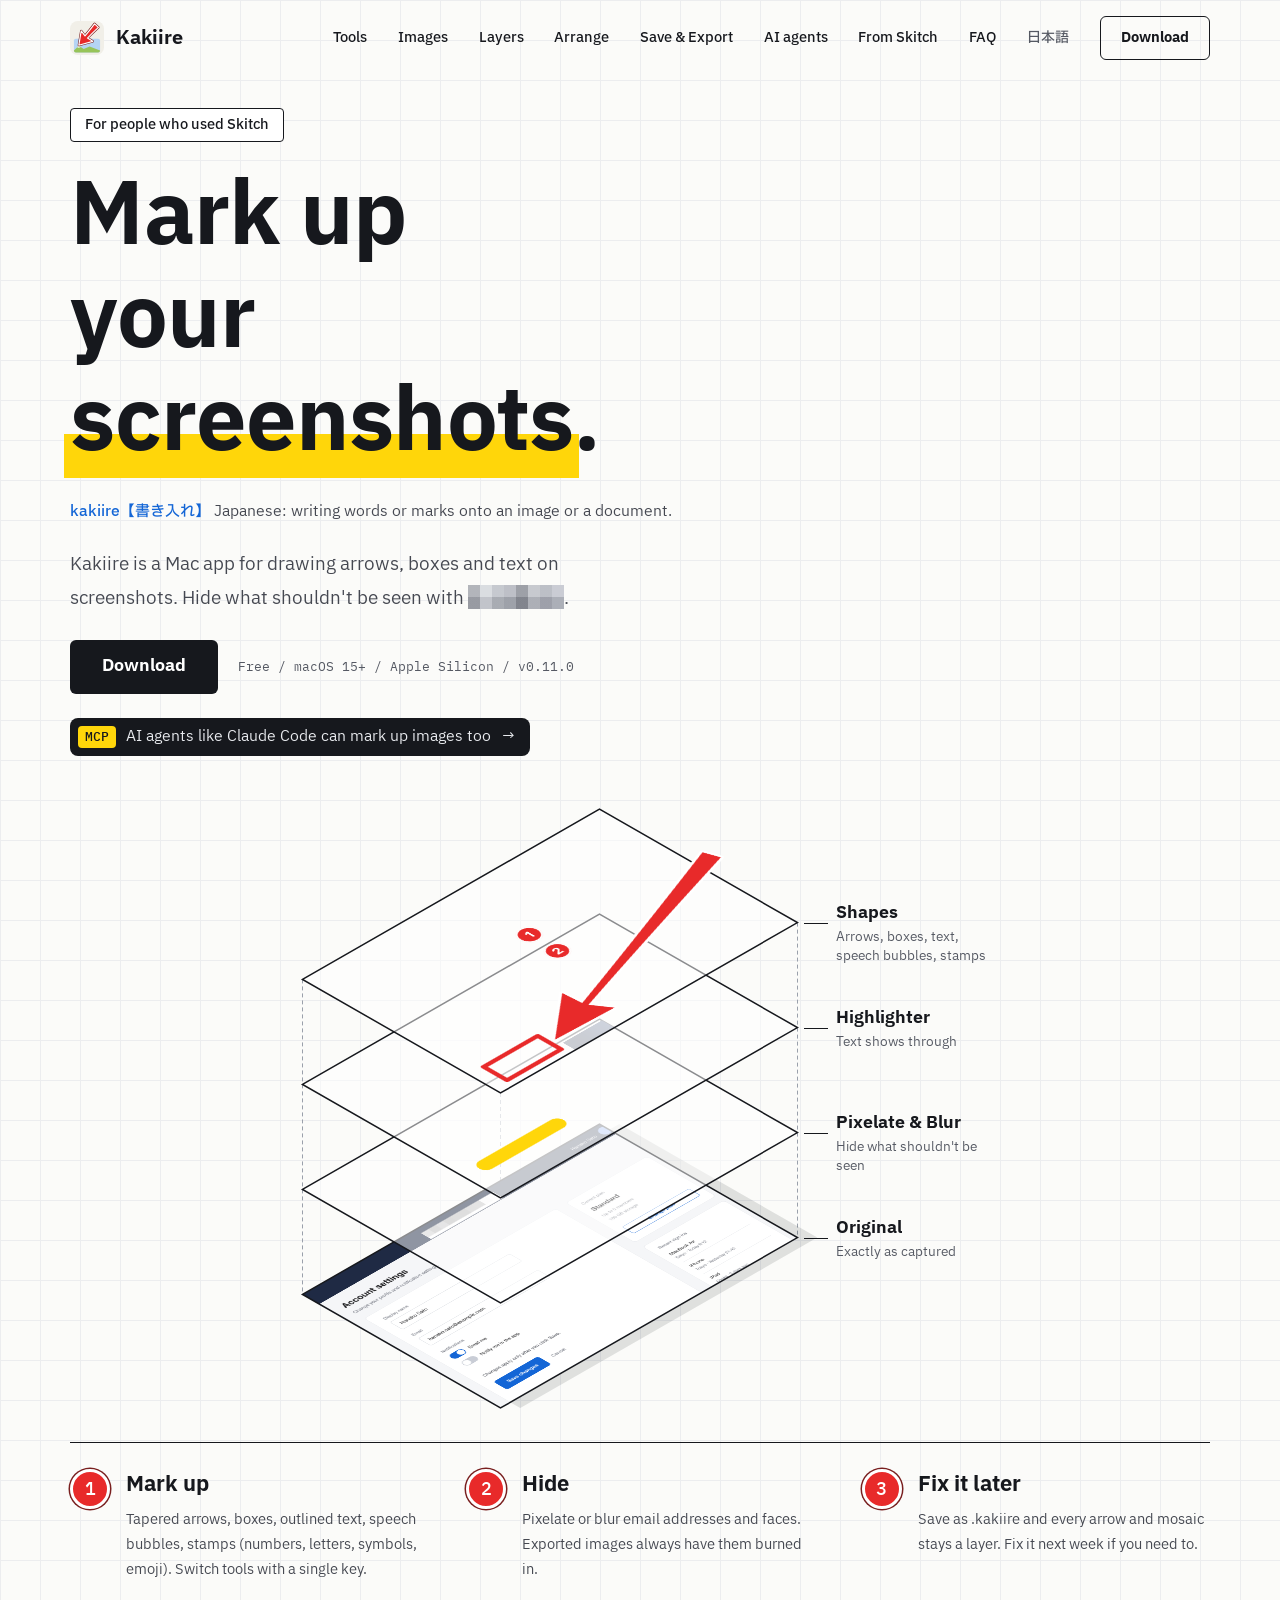
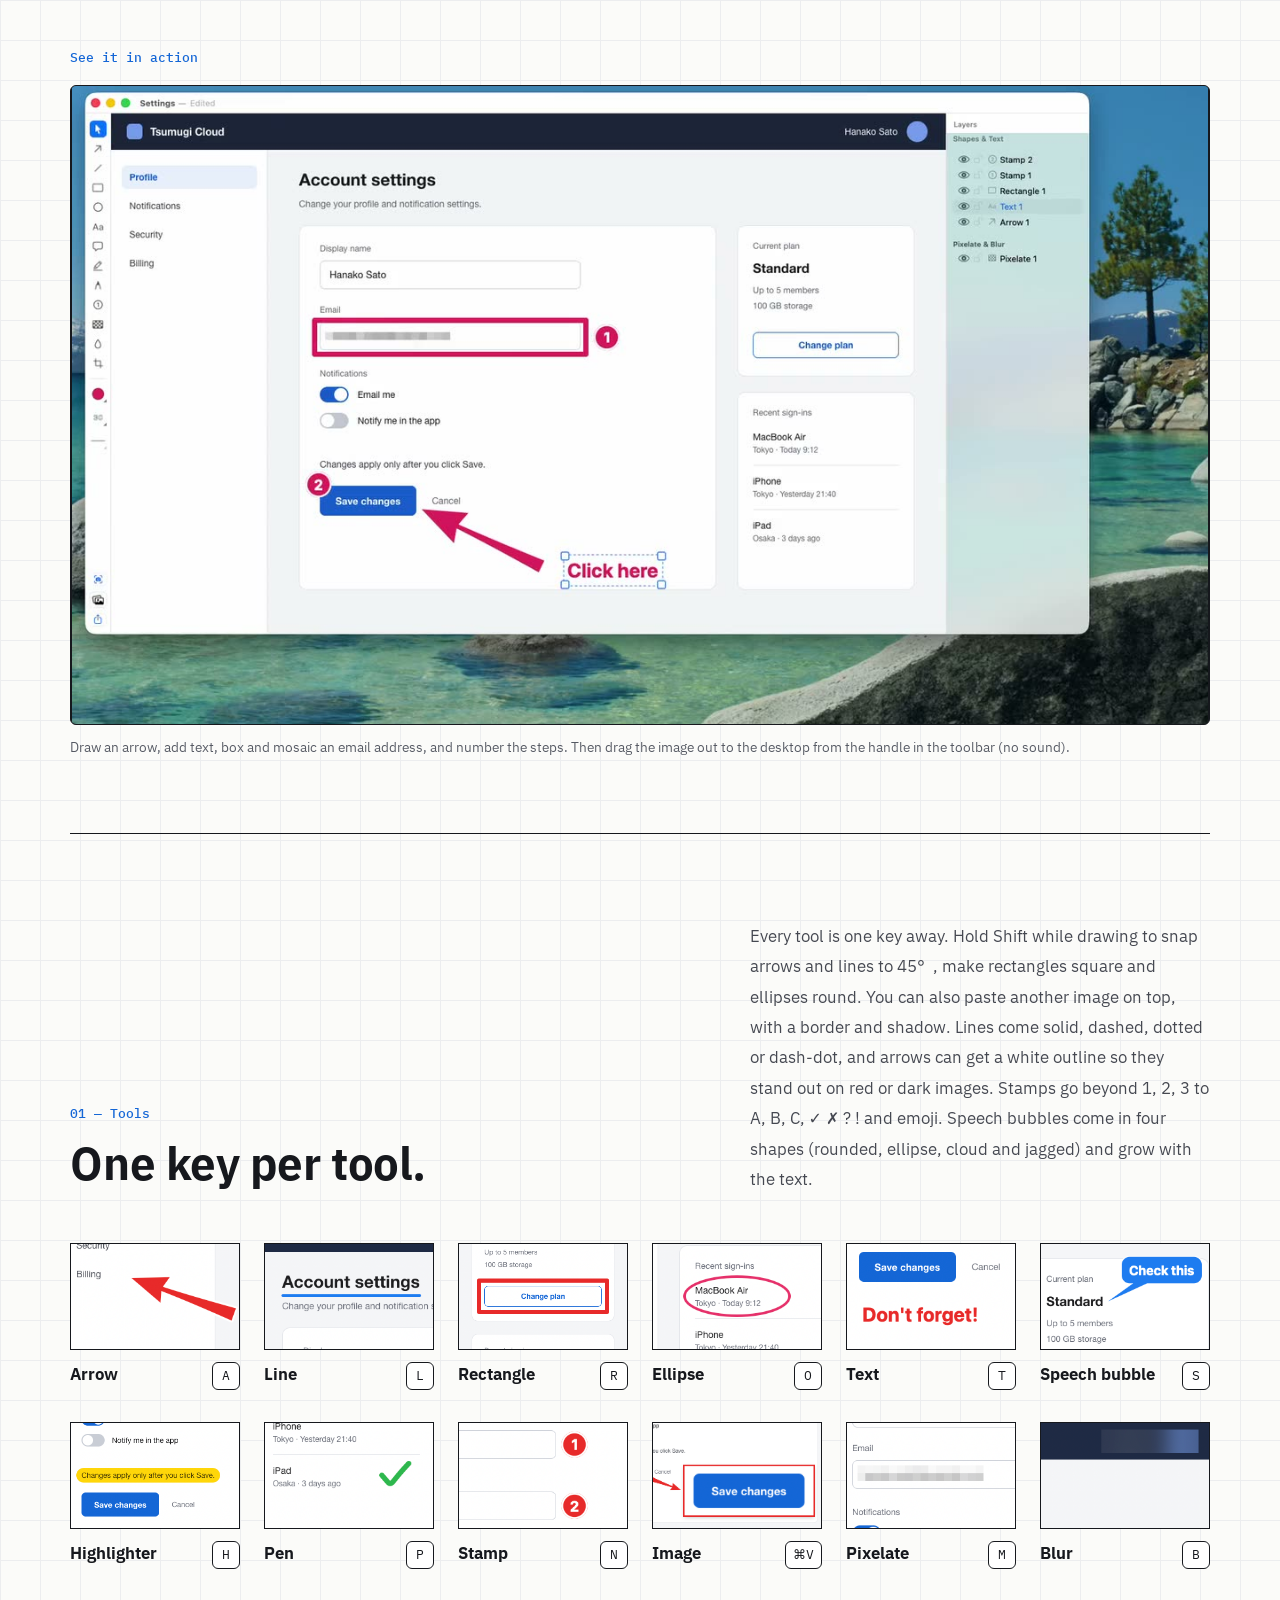
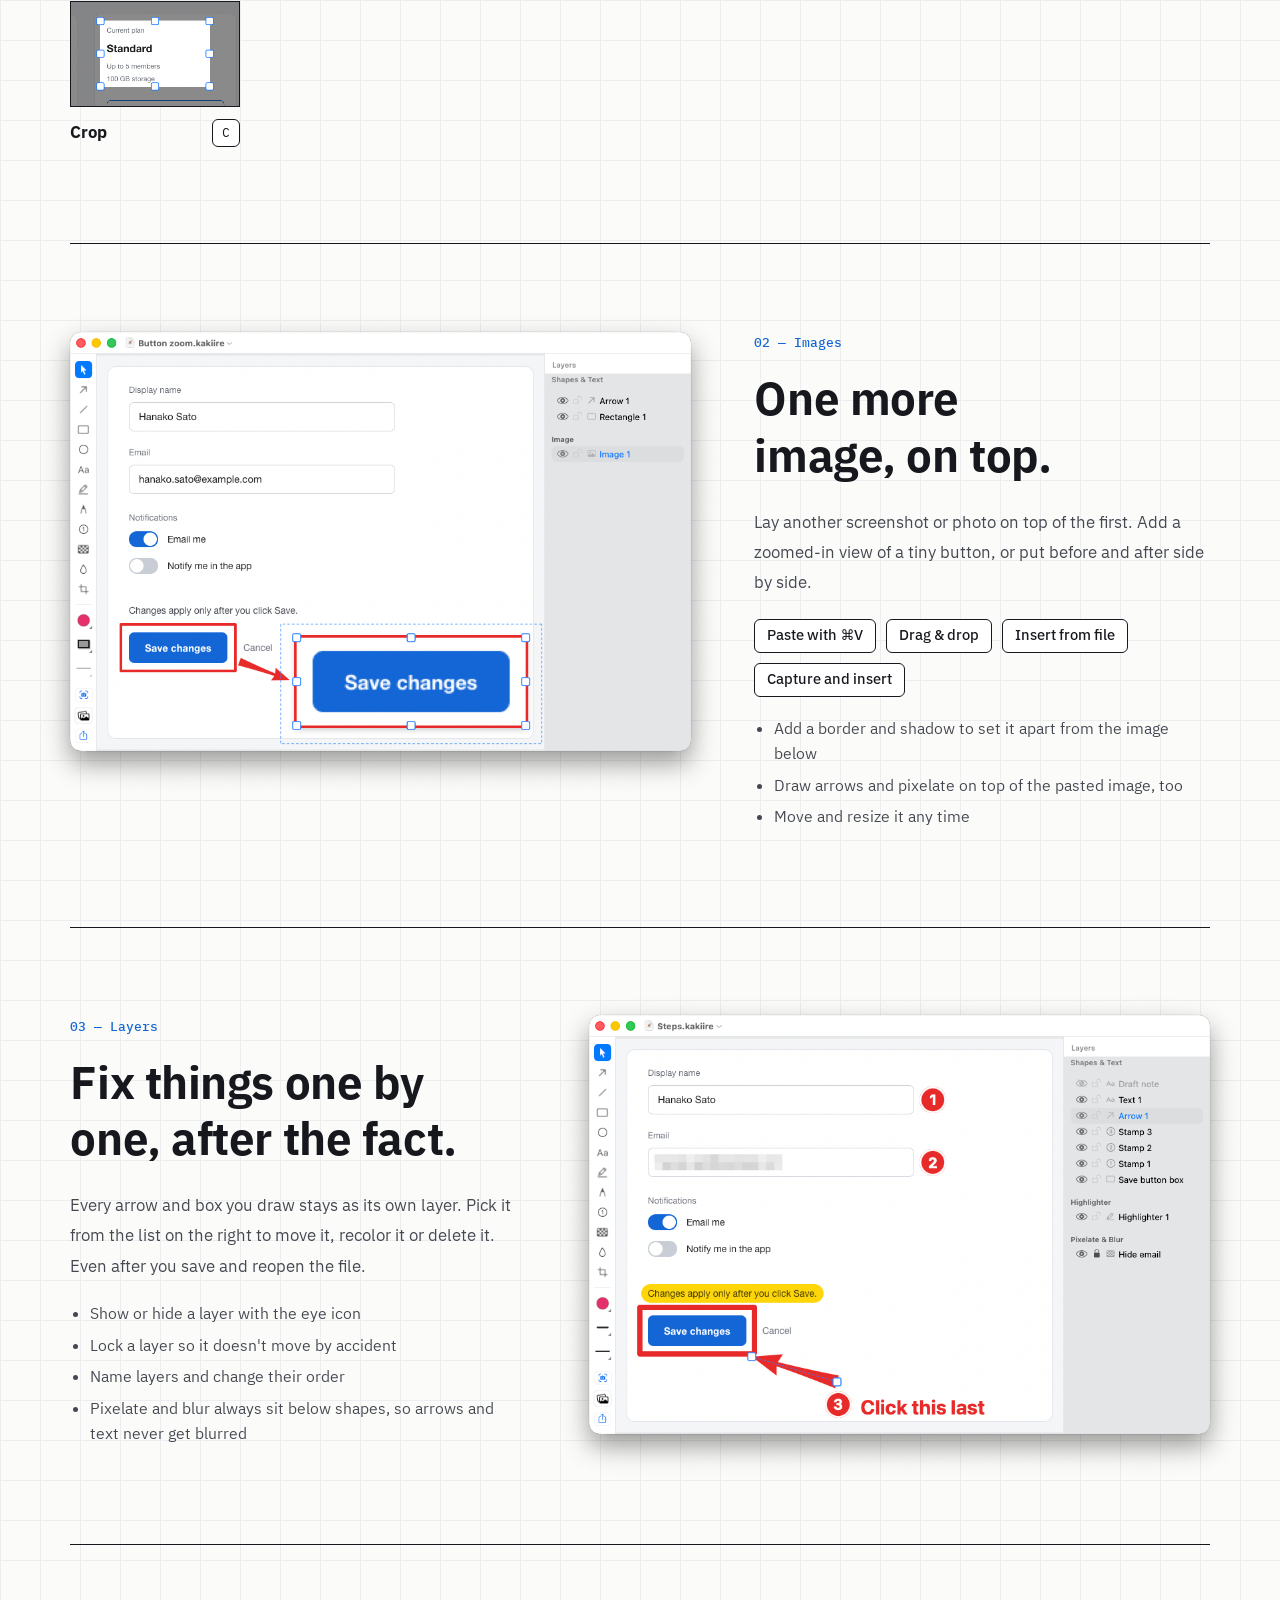
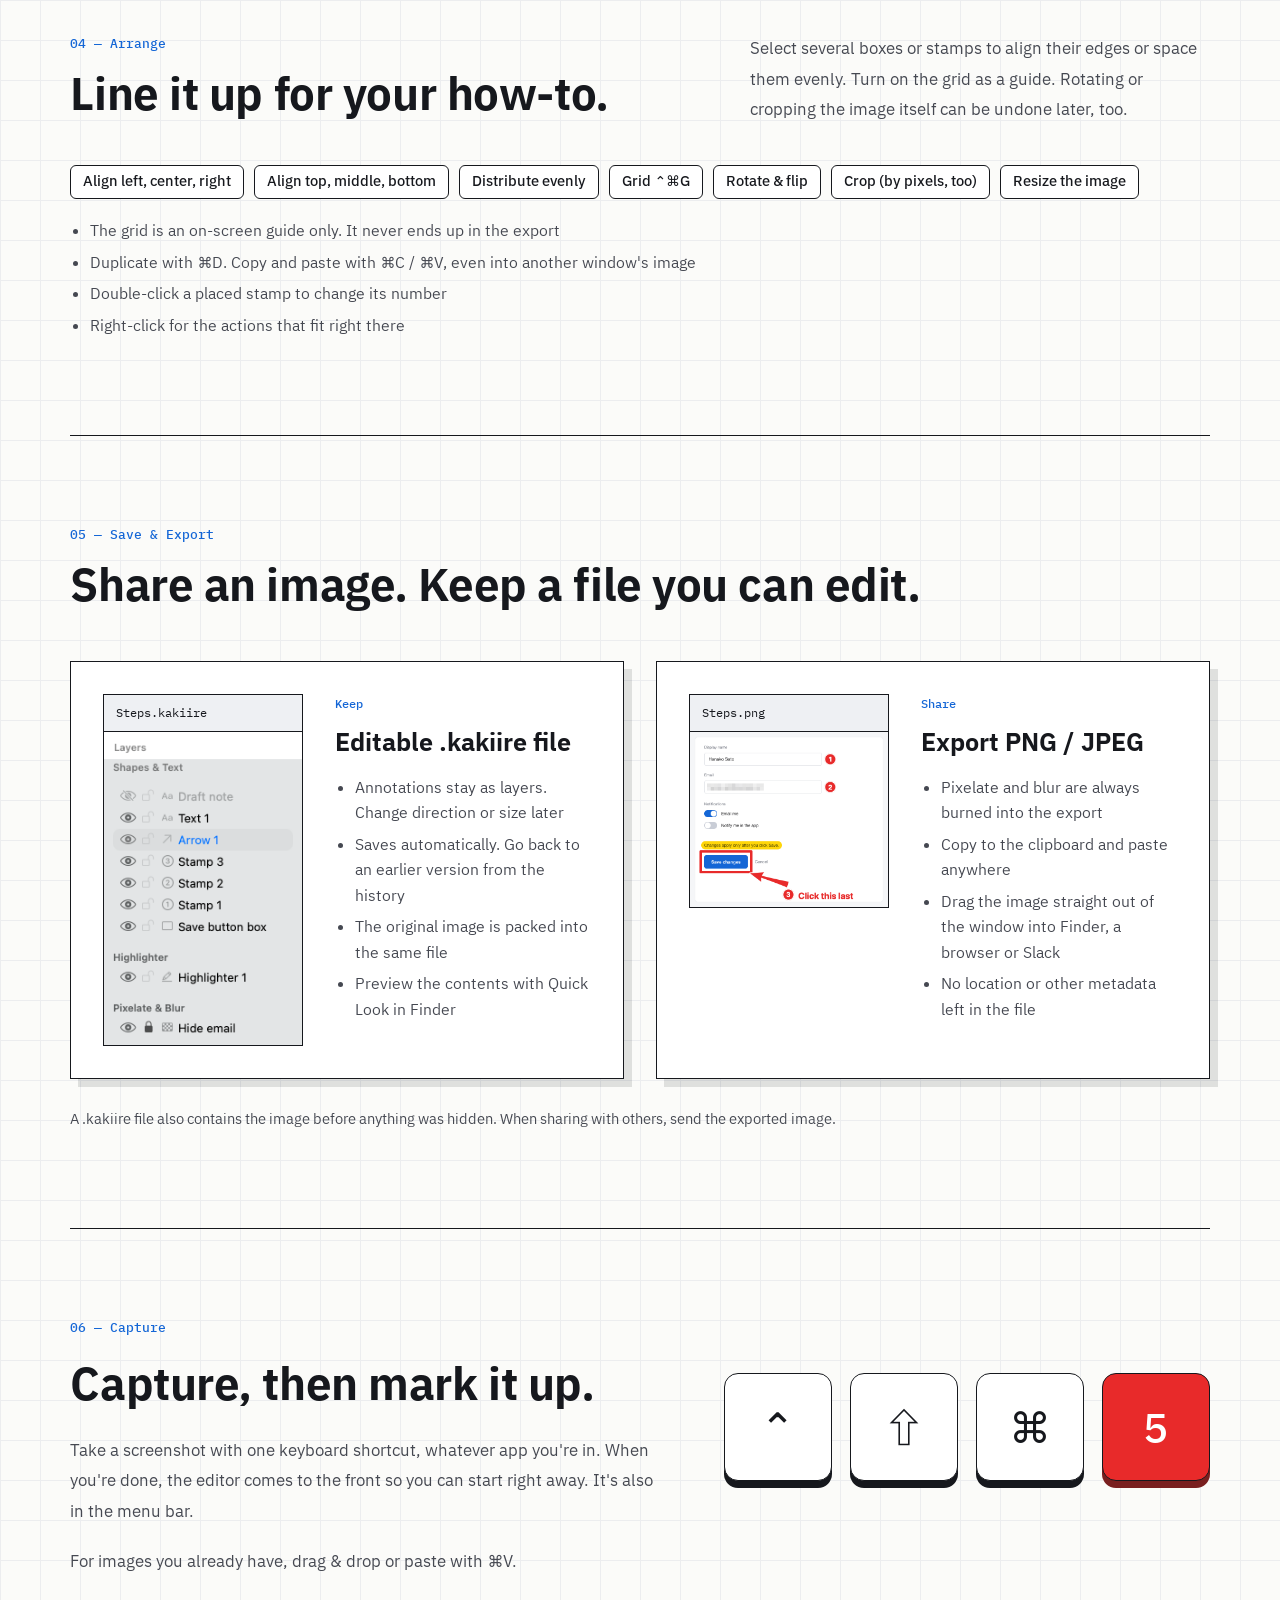
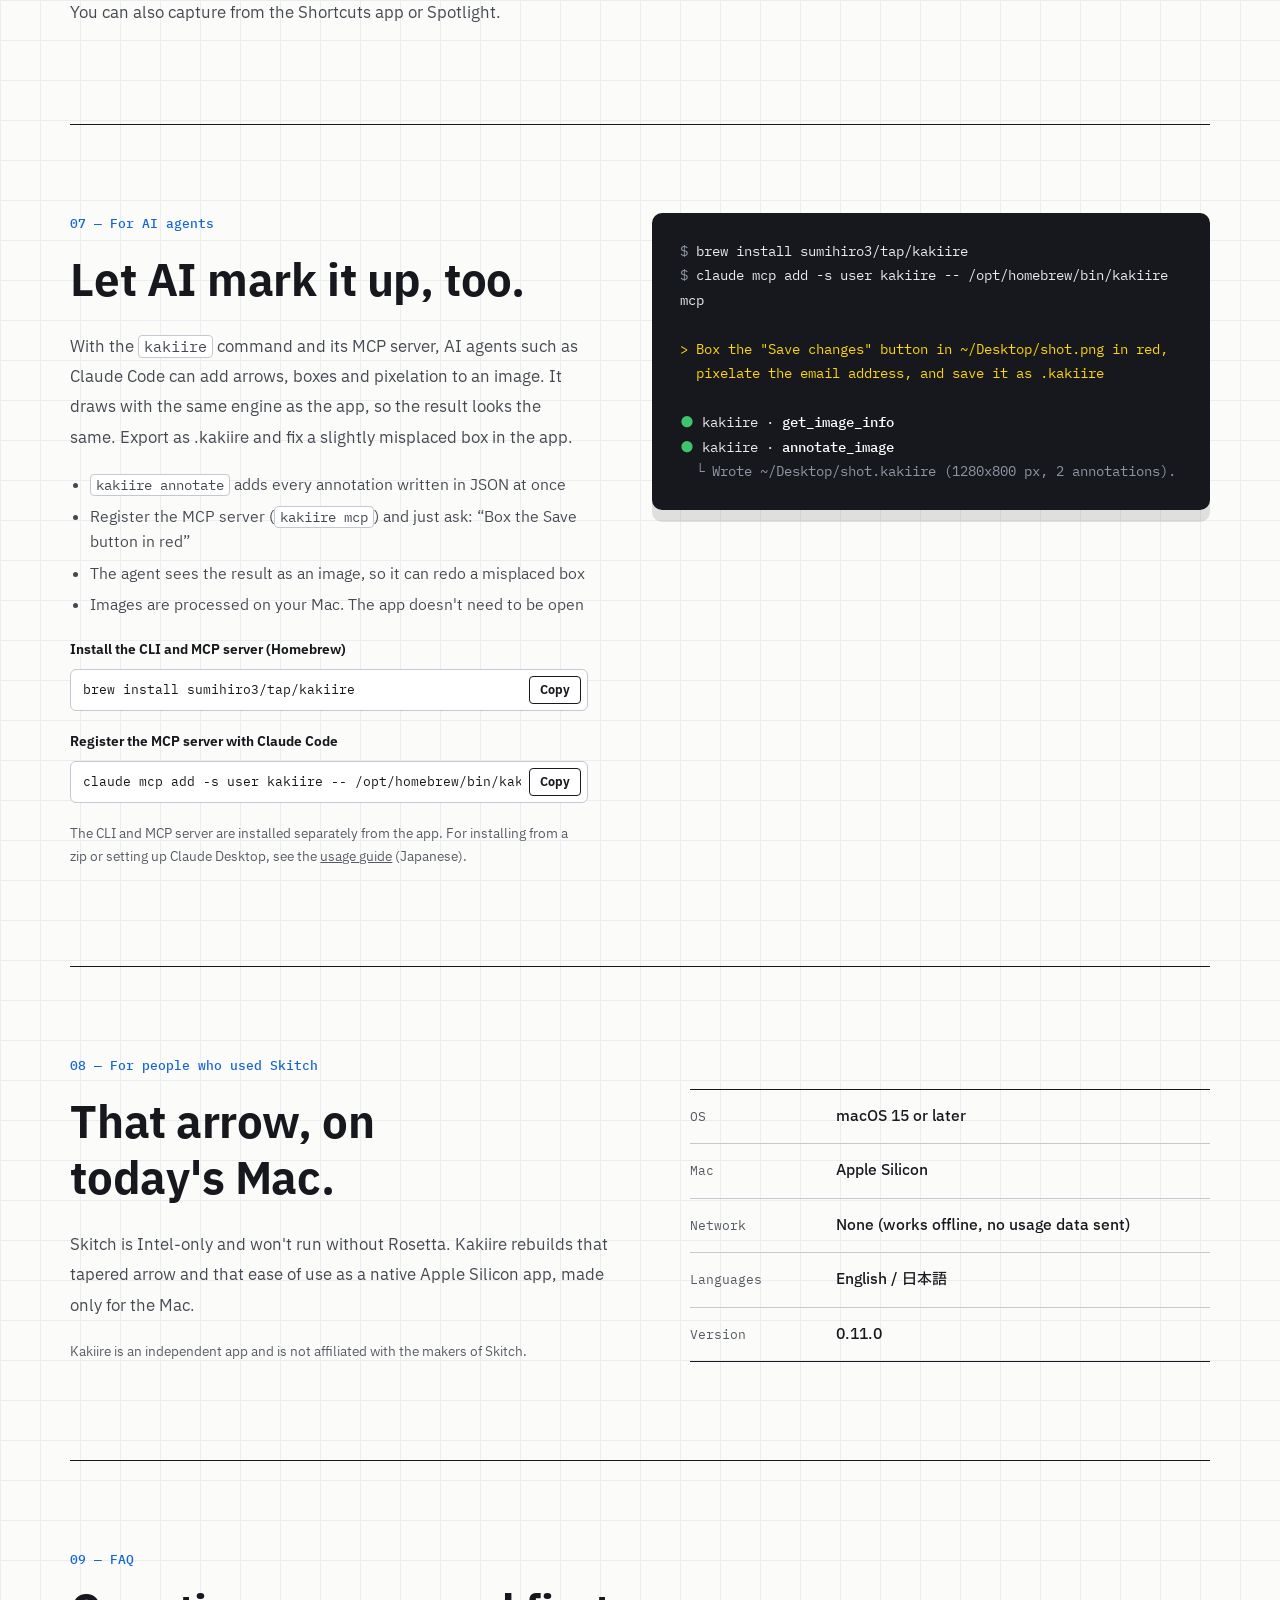
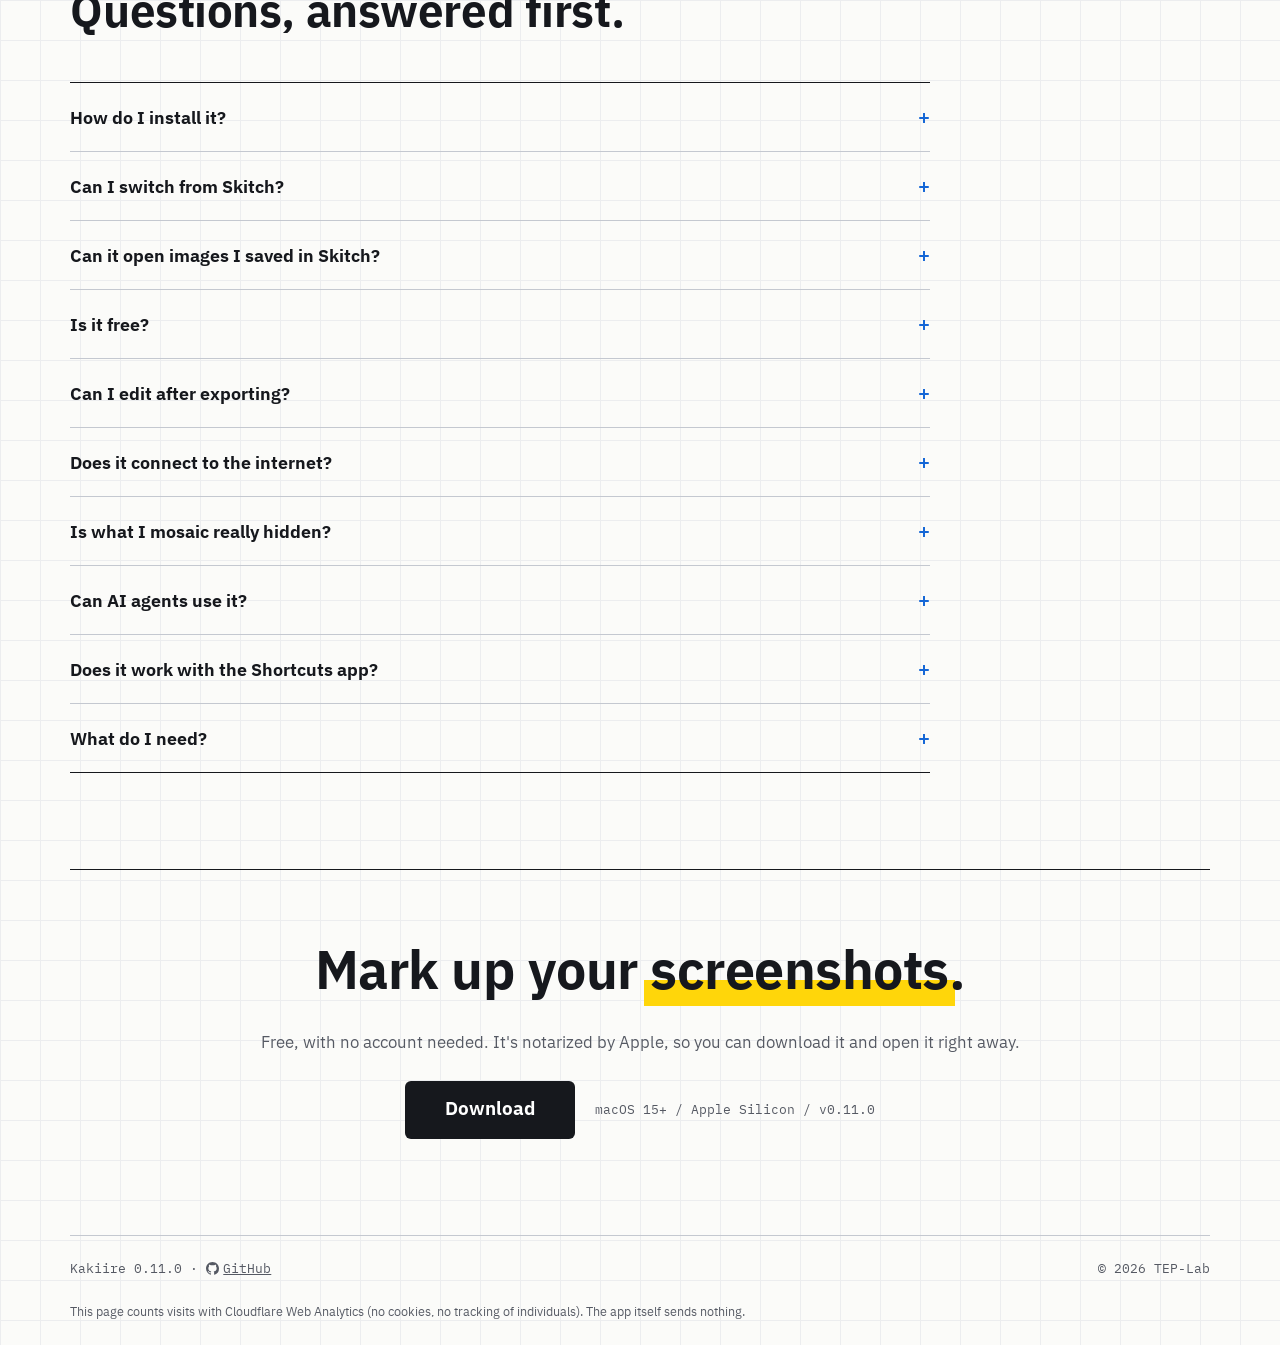
==== commit aa514c4c: "LP の訪問数を Cloudflare Web Analytics から毎日記録する download-stats.py が web.csv(日付・パス・参照元・ページビュー・訪問)を書き、 summ" ====
--- a/site/en/index.html
+++ b/site/en/index.html
@@ -467,6 +467,7 @@
     <span>Kakiire <span data-version>0.11.0</span> · <a href="https://github.com/sumihiro3/kakiire" target="_blank" rel="noopener"><svg class="gh-icon" viewBox="0 0 16 16" aria-hidden="true" focusable="false"><path fill="currentColor" d="M8 0C3.58 0 0 3.58 0 8c0 3.54 2.29 6.53 5.47 7.59.4.07.55-.17.55-.38 0-.19-.01-.82-.01-1.49-2.01.37-2.53-.49-2.69-.94-.09-.23-.48-.94-.82-1.13-.28-.15-.68-.52-.01-.53.63-.01 1.08.58 1.23.82.72 1.21 1.87.87 2.33.66.07-.52.28-.87.51-1.07-1.78-.2-3.64-.89-3.64-3.95 0-.87.31-1.59.82-2.15-.08-.2-.36-1.02.08-2.12 0 0 .67-.21 2.2.82.64-.18 1.32-.27 2-.27.68 0 1.36.09 2 .27 1.53-1.04 2.2-.82 2.2-.82.44 1.1.16 1.92.08 2.12.51.56.82 1.27.82 2.15 0 3.07-1.87 3.75-3.65 3.95.29.25.54.73.54 1.48 0 1.07-.01 1.93-.01 2.2 0 .21.15.46.55.38A8.013 8.013 0 0016 8c0-4.42-3.58-8-8-8z"/></svg>GitHub</a></span>
     <span>© 2026 TEP-Lab</span>
   </div>
+  <p class="footer__note">This page counts visits with Cloudflare Web Analytics (no cookies, no tracking of individuals). The app itself sends nothing.</p>
 </footer>
 
 <script>
--- a/site/style.css
+++ b/site/style.css
@@ -926,6 +926,12 @@
   color: var(--muted);
 }
 
+.footer__note {
+  margin: 0 0 22px;
+  font-size: 12px;
+  color: var(--muted);
+}
+
 /* ---- 幅ごとの調整 ---- */
 
 /* 2段組みにするのは、見出し2行目(約6.1文字分)が左の列に収まる幅から。735px は層の図 720px とスクロールバーの分 */
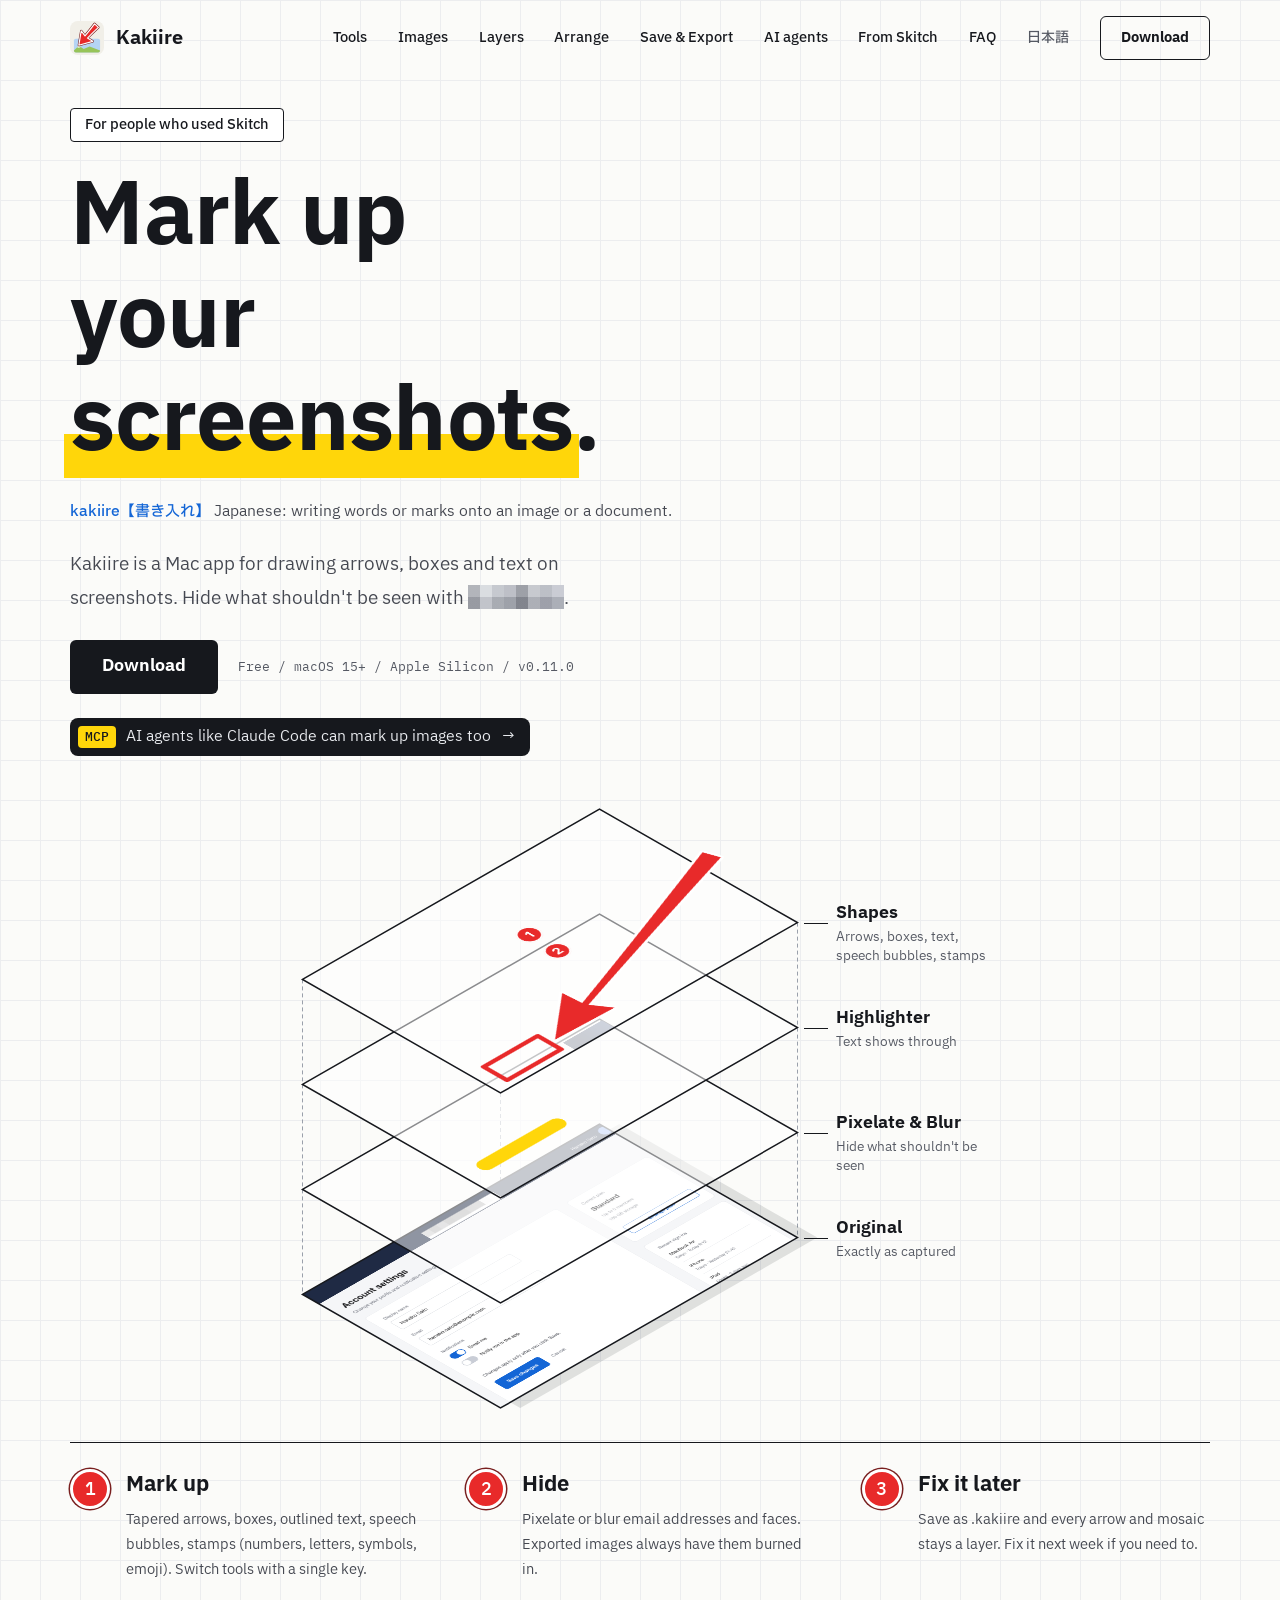
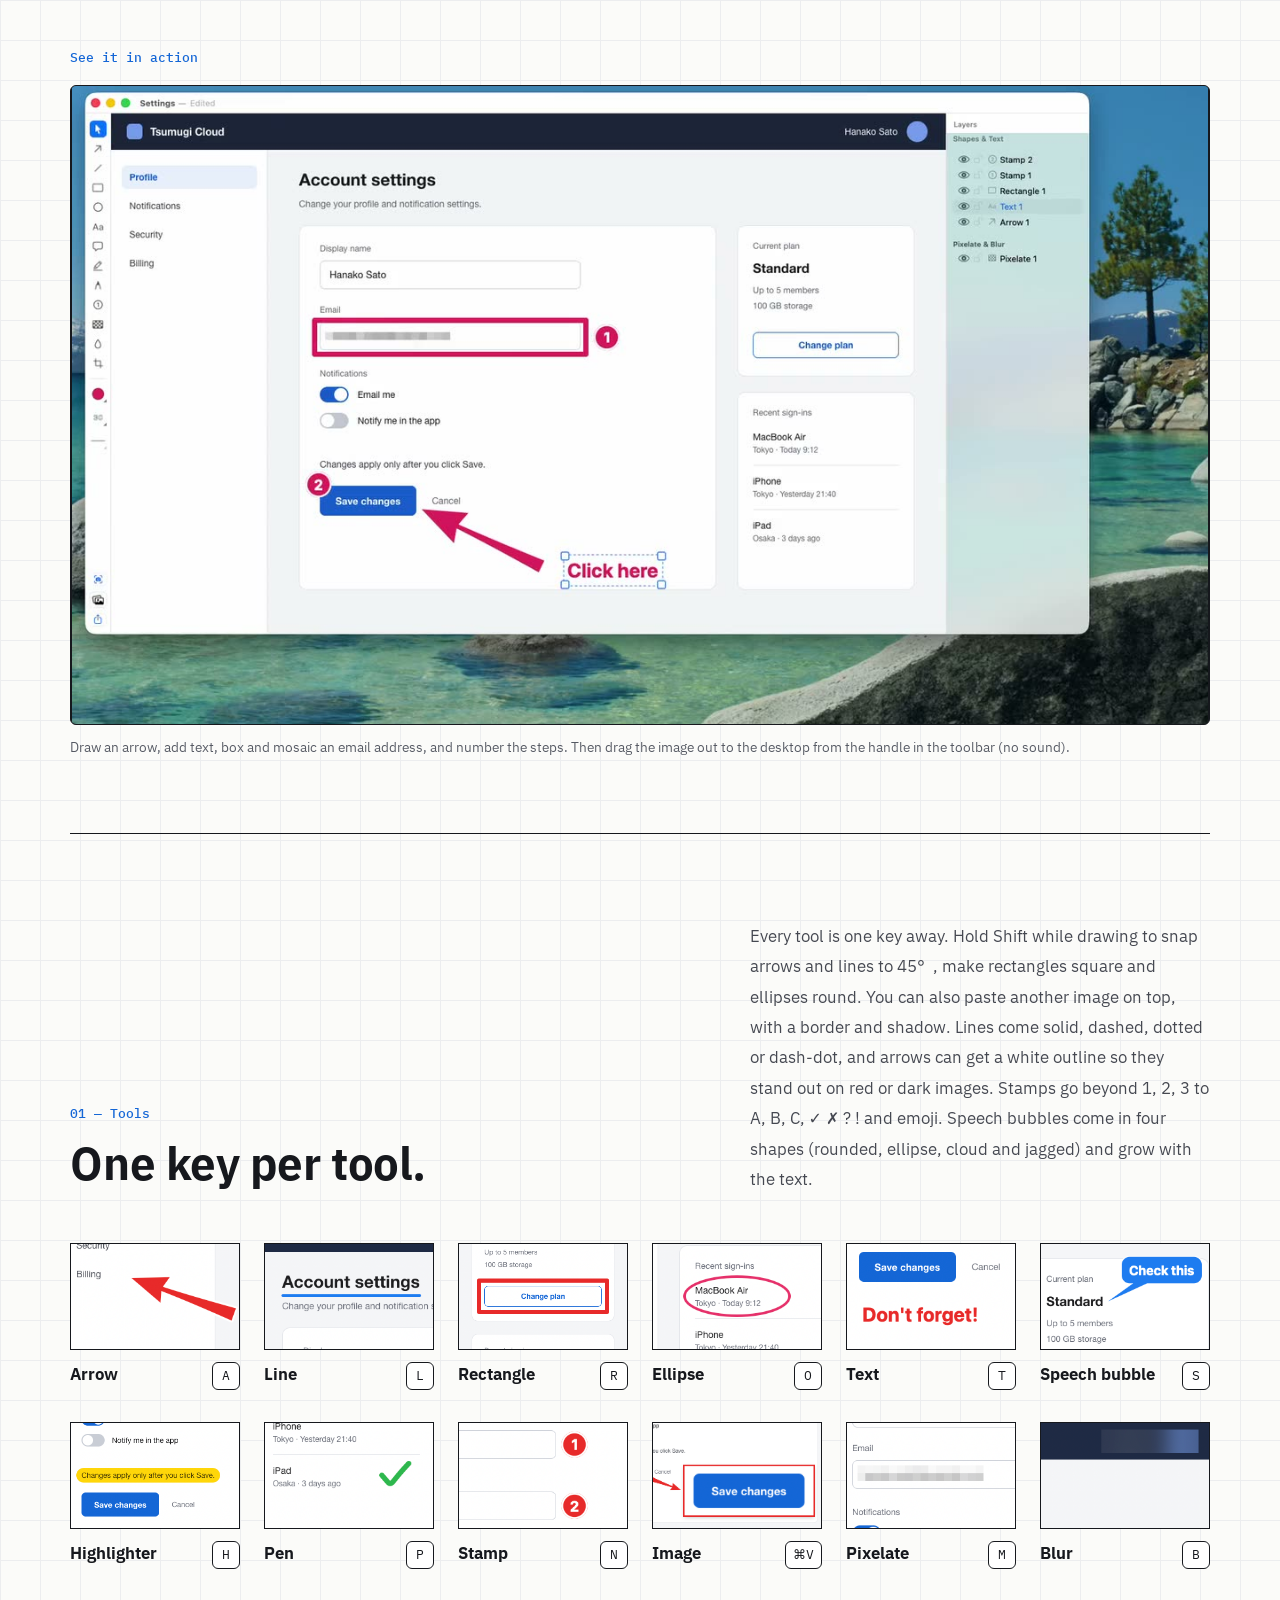
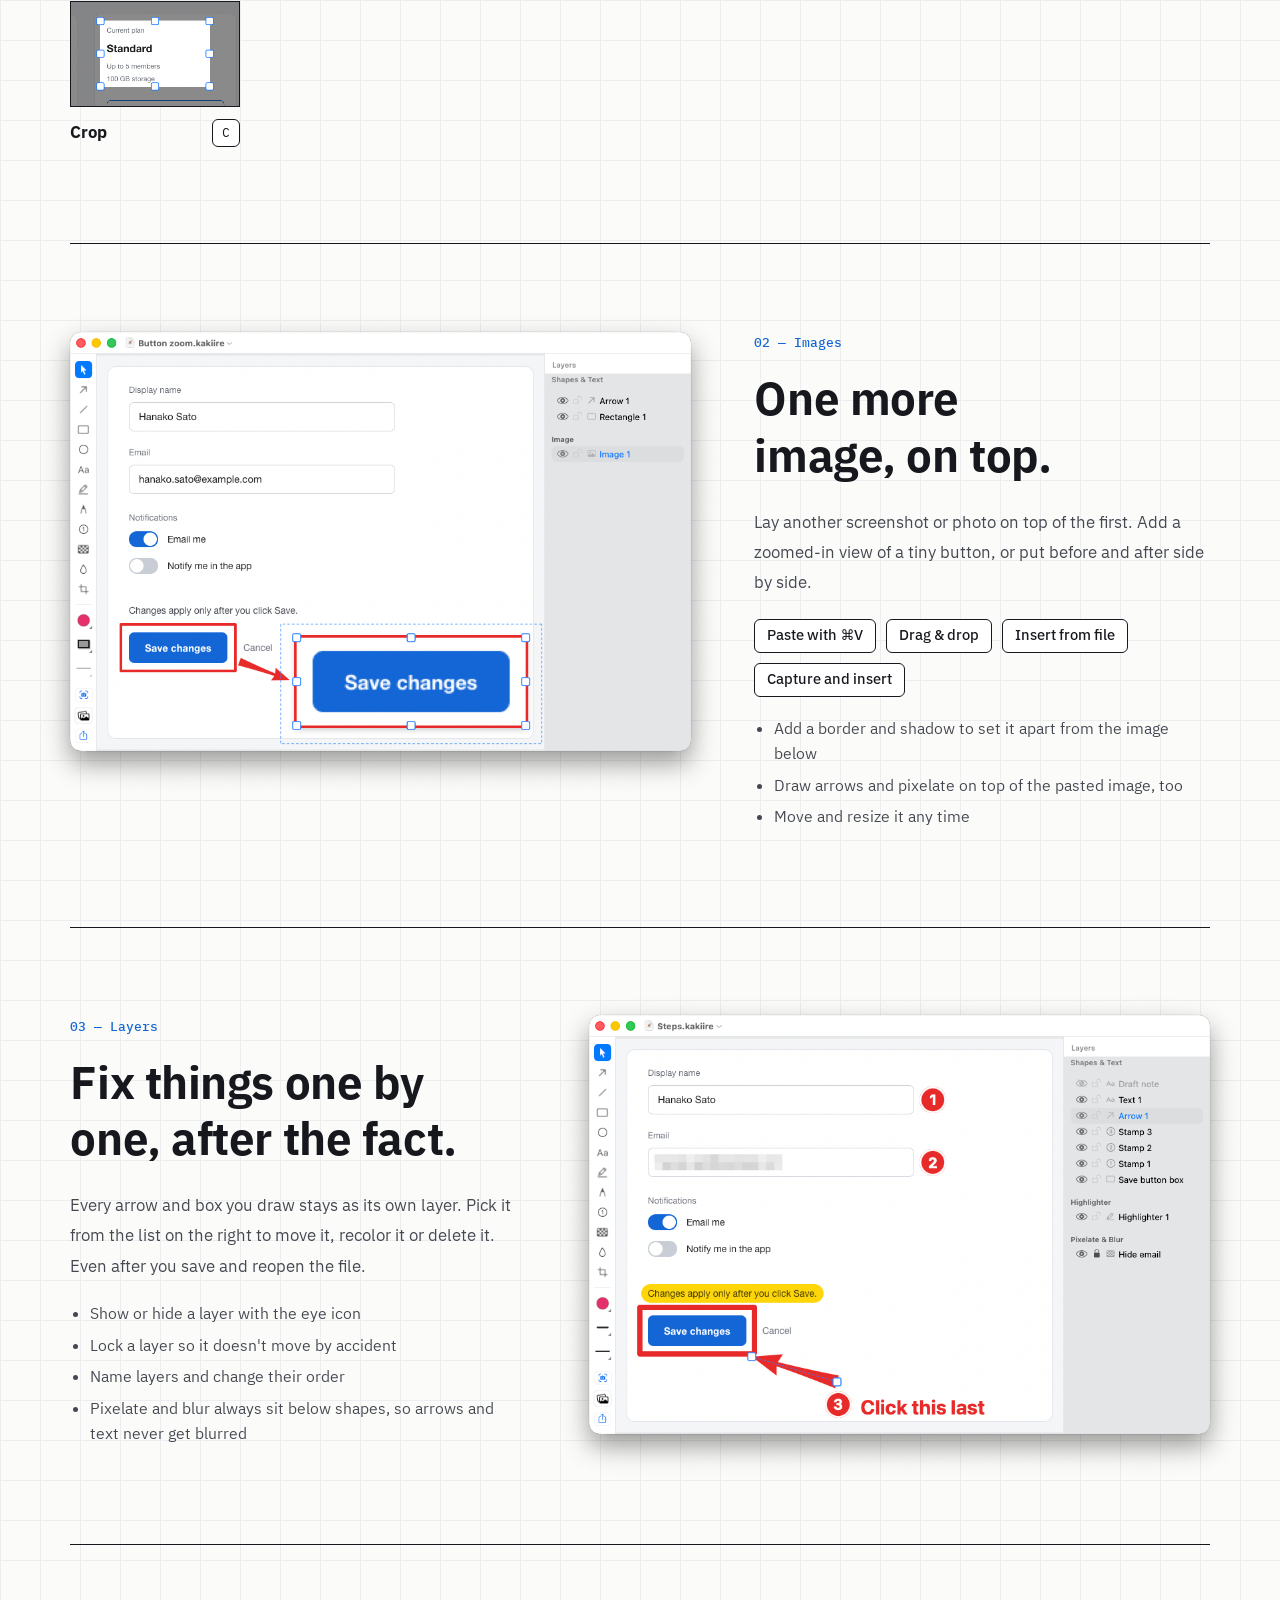
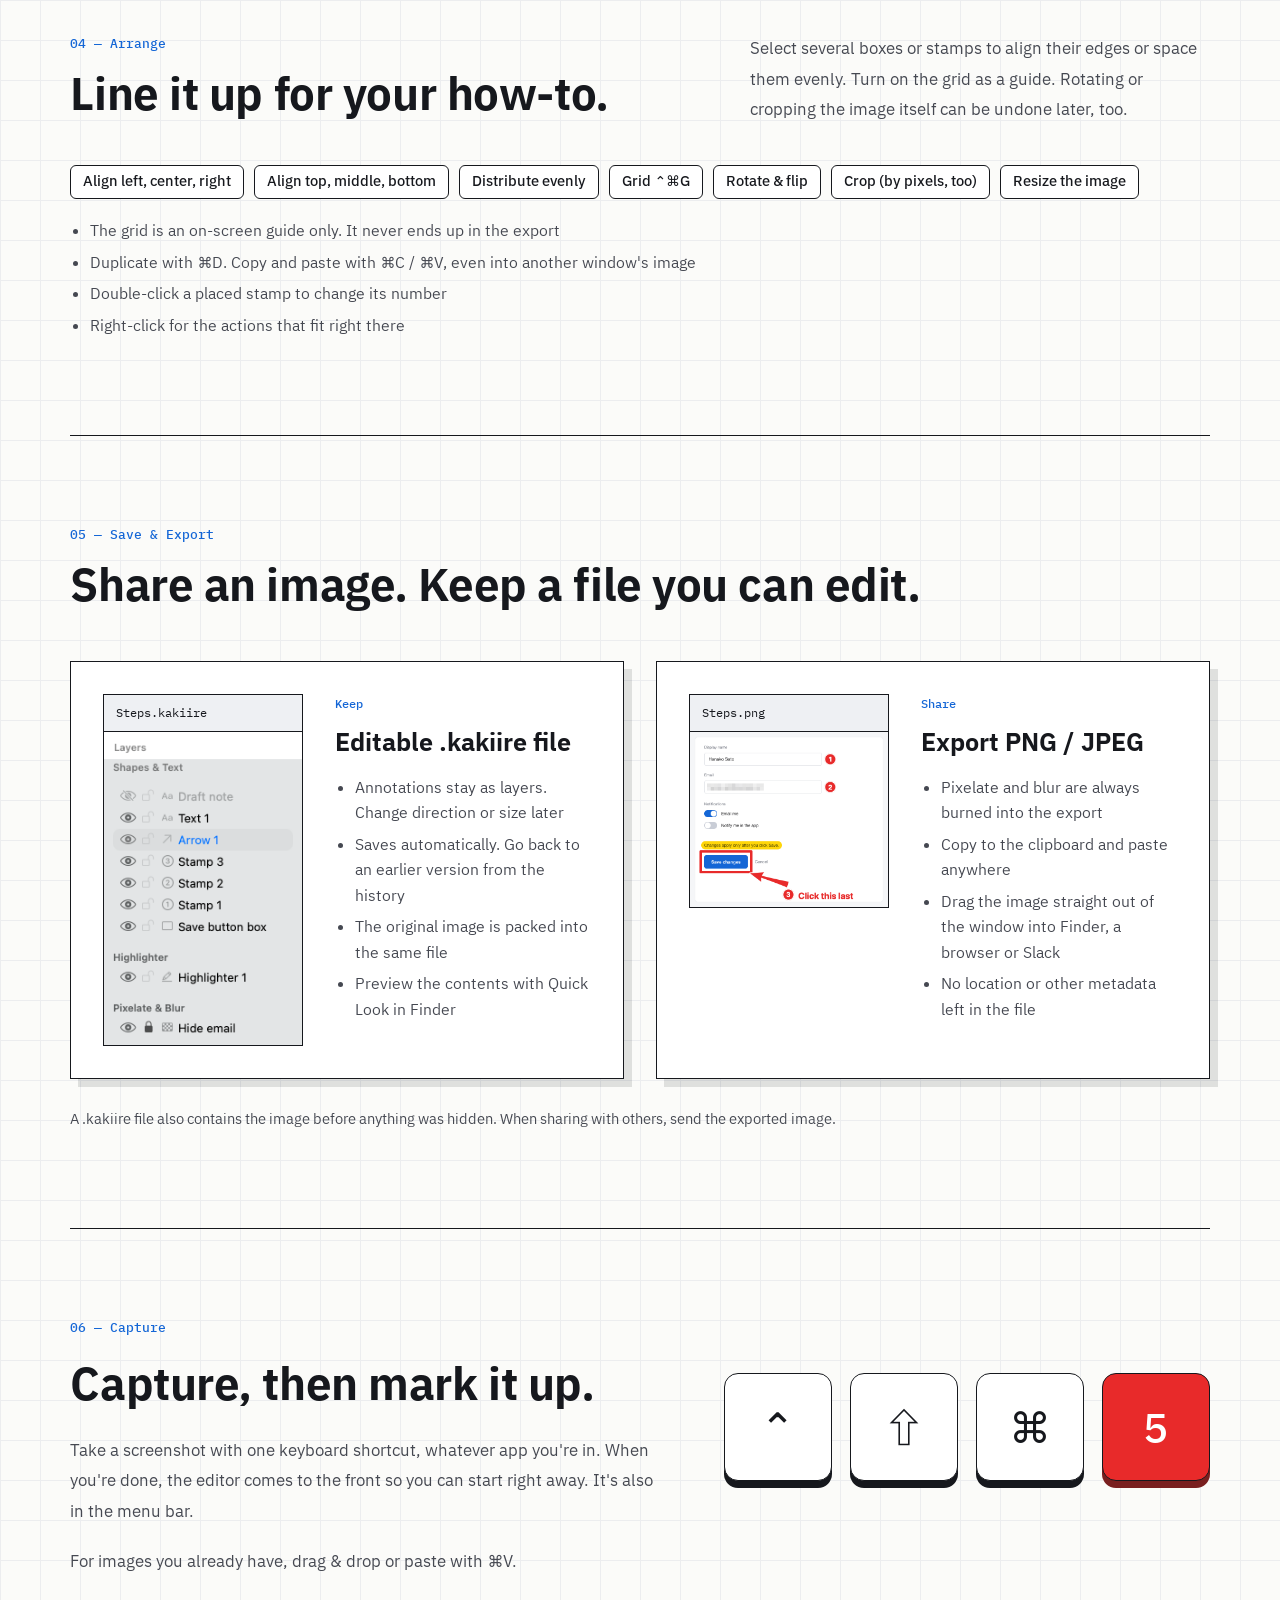
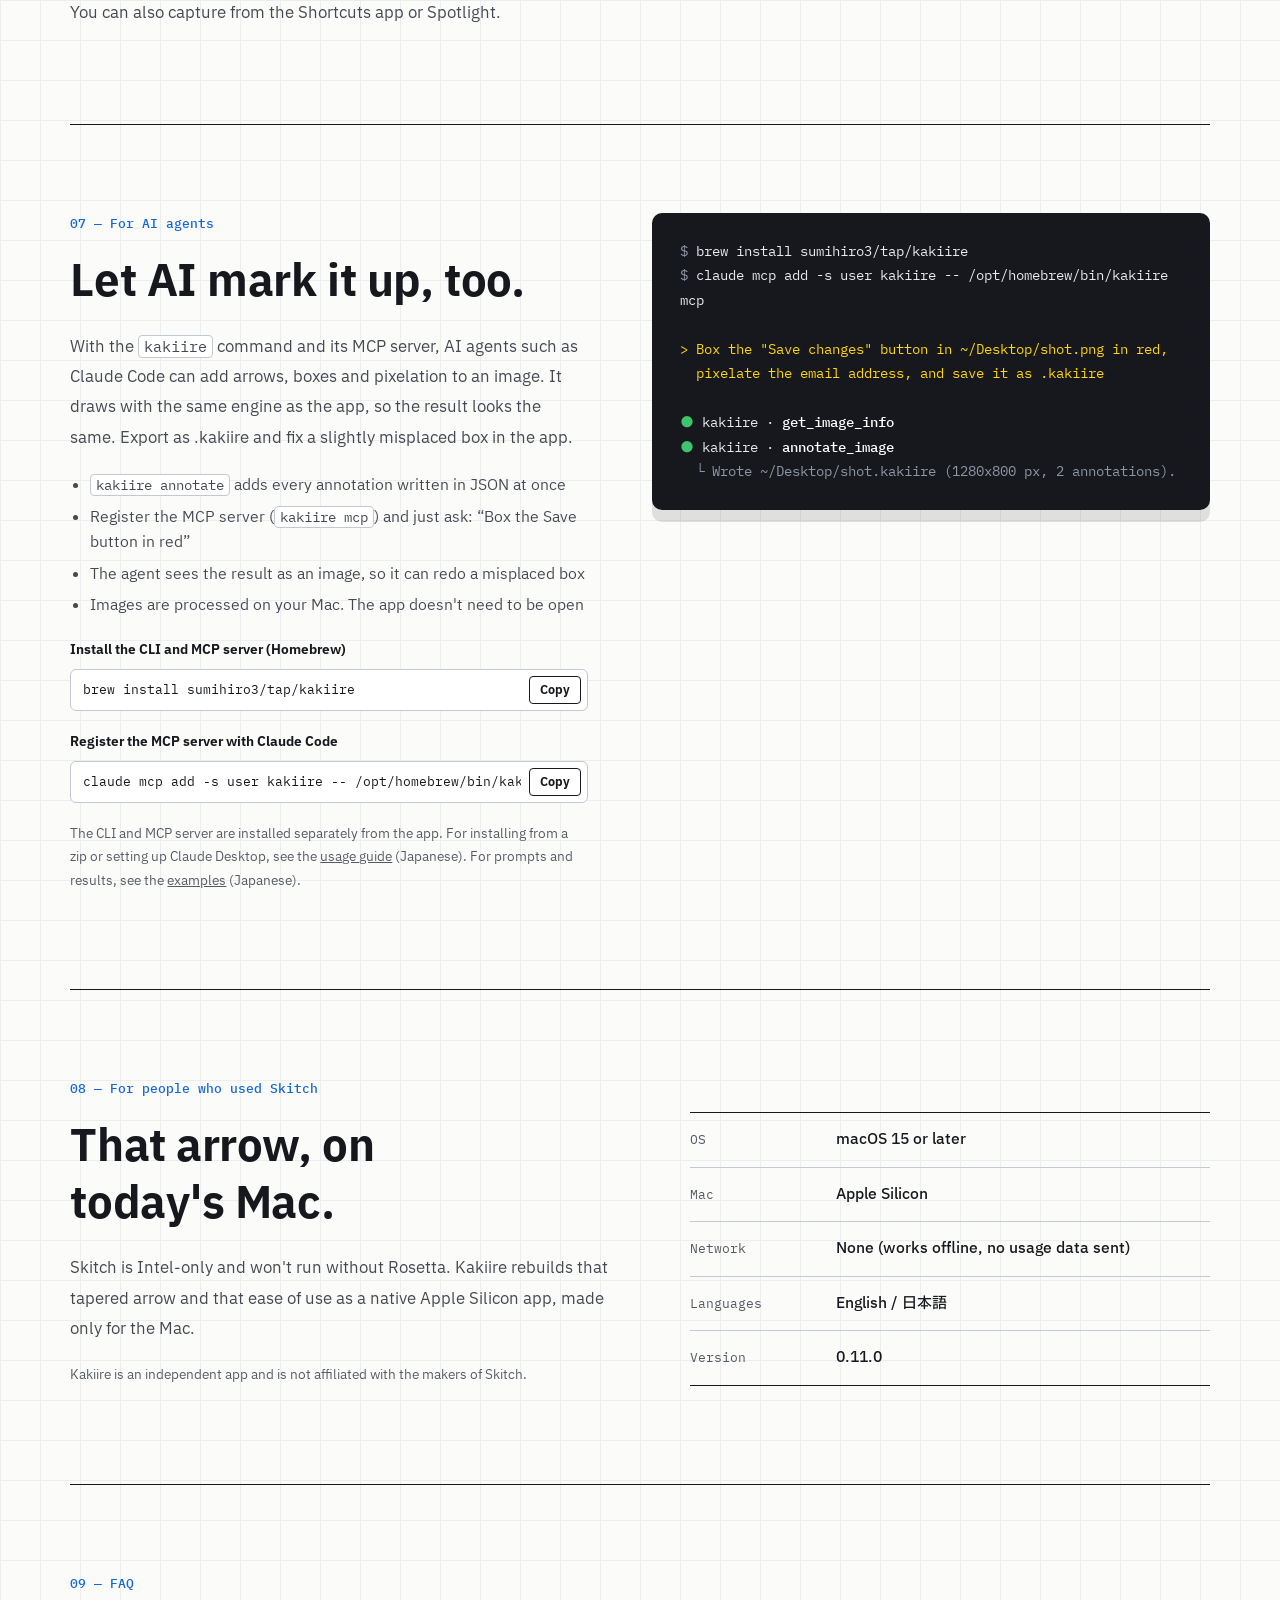
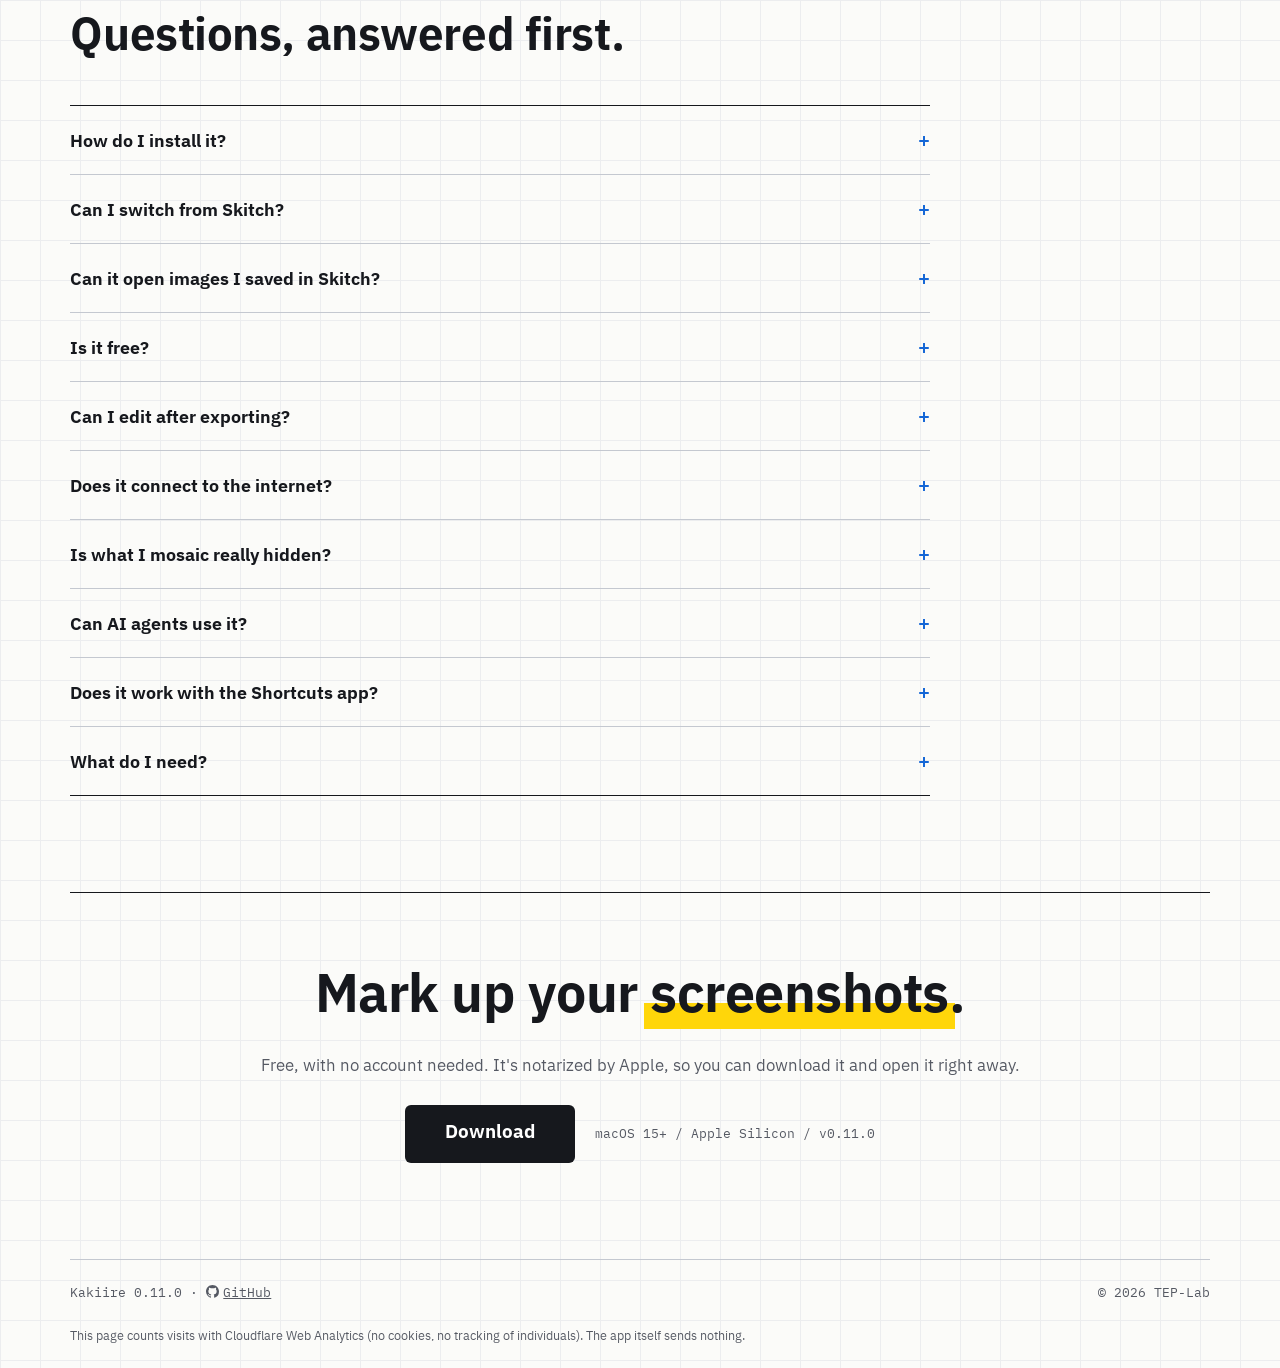
==== commit 5ea5cb9f: "MCP の使用例「ニュースサイトのモザイク」を docs/examples に載せる 架空のニュースサイトを撮り、MCP で写真・ロゴ・媒体アイコン・地名の16か所に モザイクをかけた。頼んだ文・注釈" ====
--- a/site/en/index.html
+++ b/site/en/index.html
@@ -351,7 +351,7 @@
       <div class="cmd"><code>brew install sumihiro3/tap/kakiire</code><button type="button" class="cmd__copy" data-copy data-copied="Copied" aria-live="polite">Copy</button></div>
       <p class="cmd__label">Register the MCP server with Claude Code</p>
       <div class="cmd"><code>claude mcp add -s user kakiire -- /opt/homebrew/bin/kakiire mcp</code><button type="button" class="cmd__copy" data-copy data-copied="Copied" aria-live="polite">Copy</button></div>
-      <p class="fine">The CLI and MCP server are installed separately from the app. For installing from a zip or setting up Claude Desktop, see the <a href="https://github.com/sumihiro3/kakiire/blob/main/docs/cli.md" target="_blank" rel="noopener">usage guide</a> (Japanese).</p>
+      <p class="fine">The CLI and MCP server are installed separately from the app. For installing from a zip or setting up Claude Desktop, see the <a href="https://github.com/sumihiro3/kakiire/blob/main/docs/cli.md" target="_blank" rel="noopener">usage guide</a> (Japanese). For prompts and results, see the <a href="https://github.com/sumihiro3/kakiire/blob/main/docs/examples/README.md" target="_blank" rel="noopener">examples</a> (Japanese).</p>
     </div>
     <figure class="term" aria-label="Registering Kakiire's MCP server in Claude Code and asking it to annotate an image">
 <pre><span class="term__prompt">$</span> brew install sumihiro3/tap/kakiire
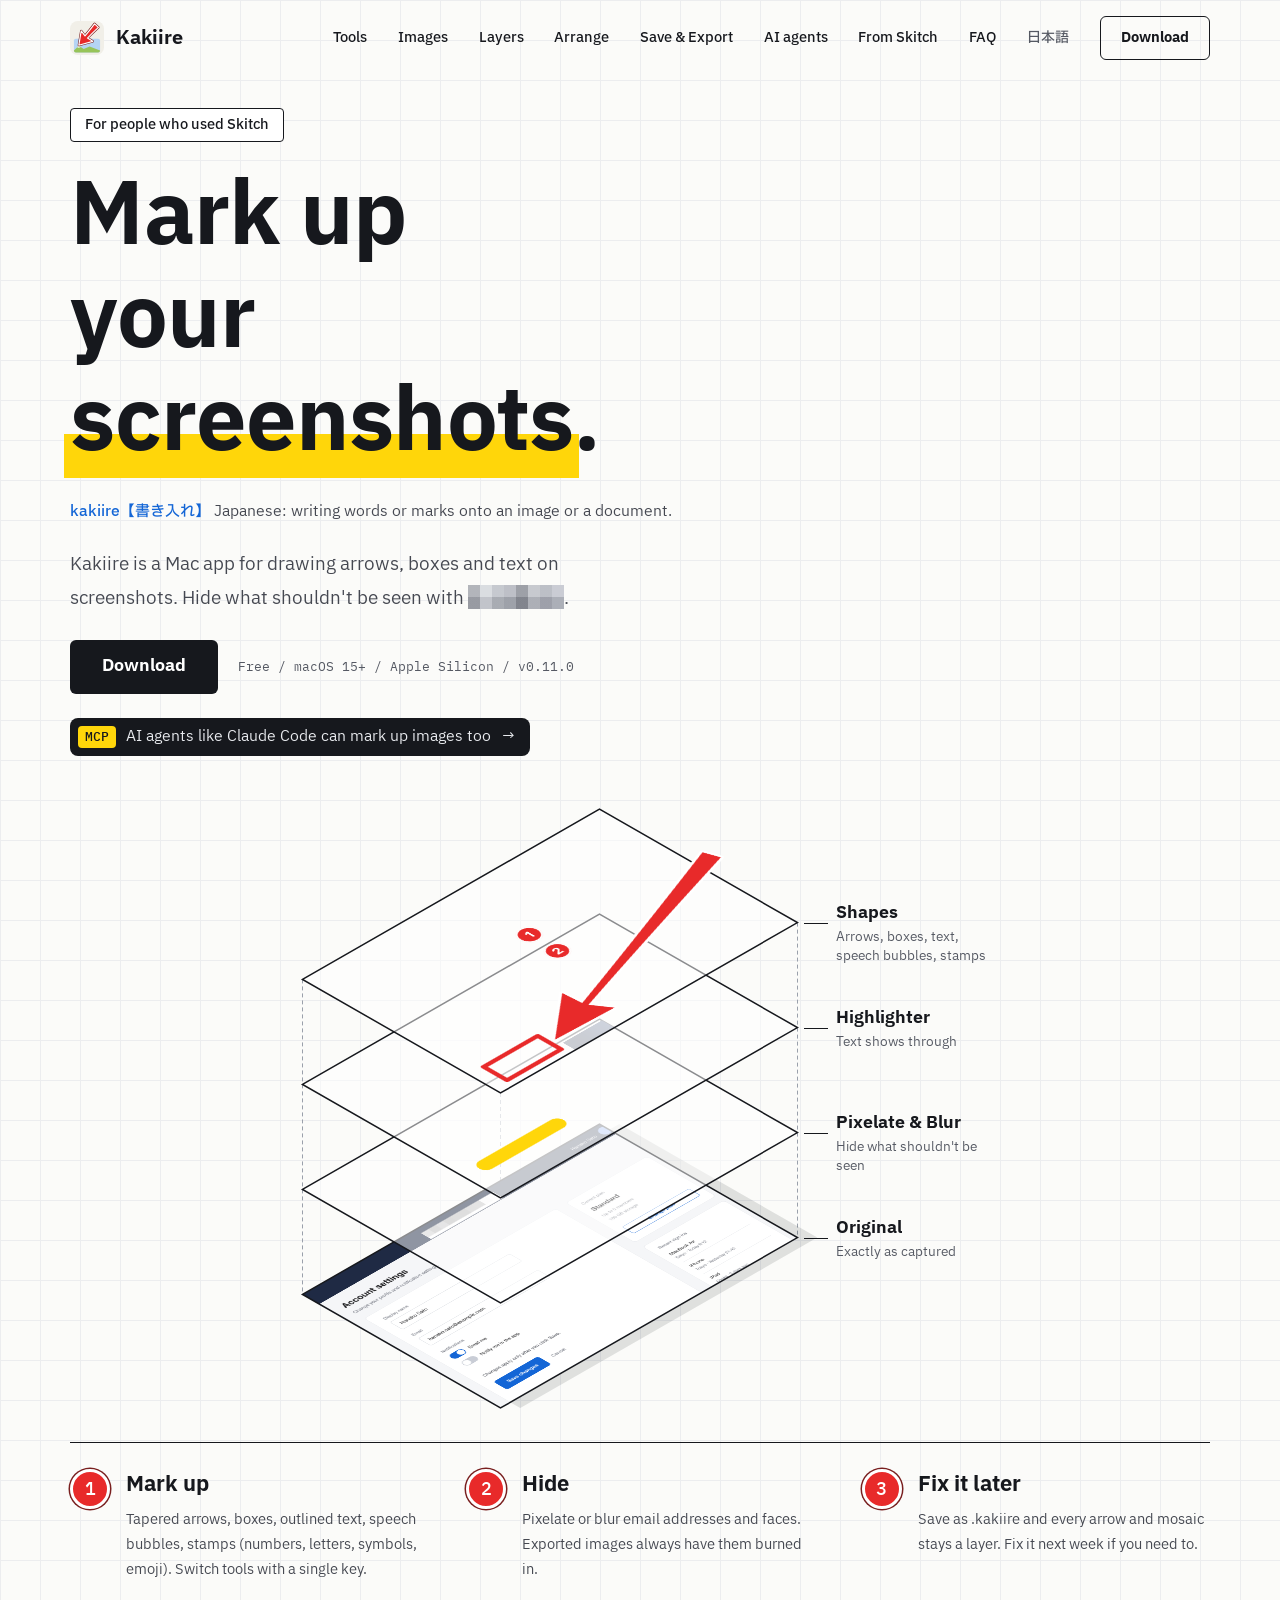
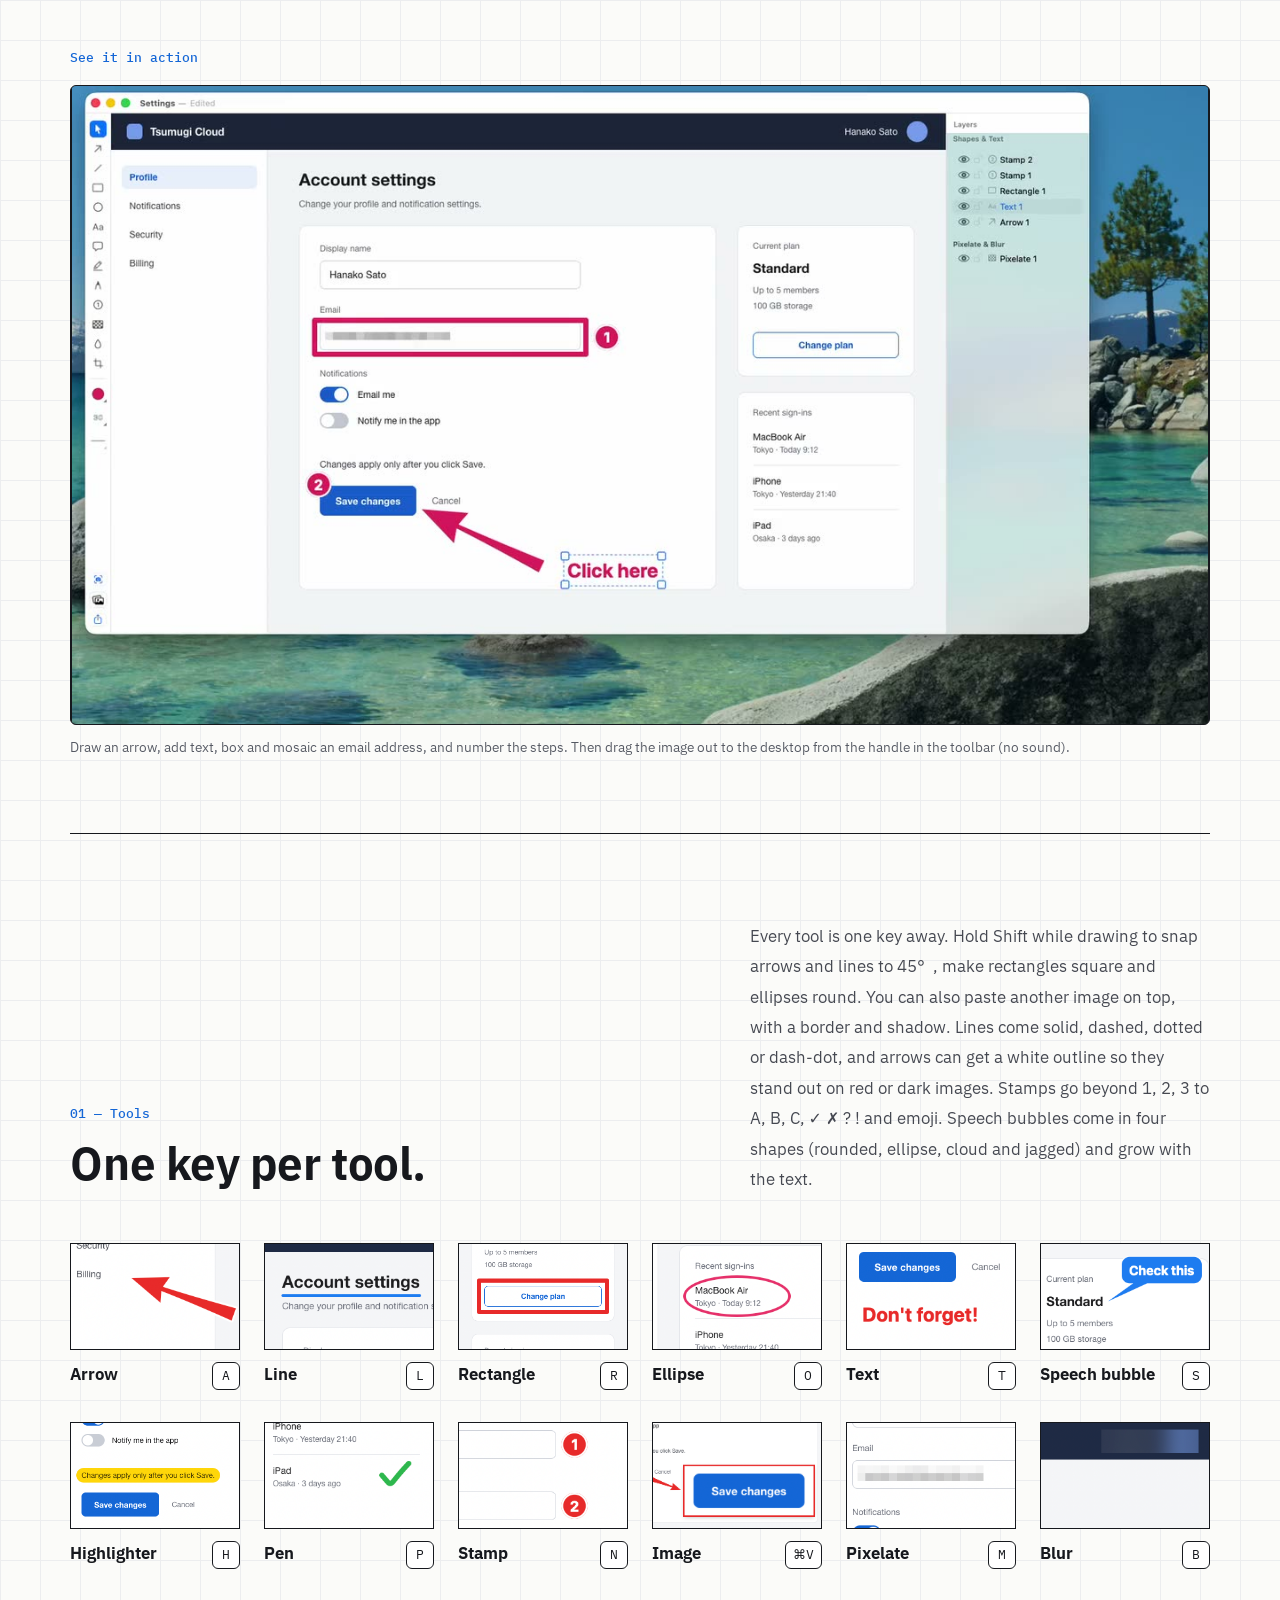
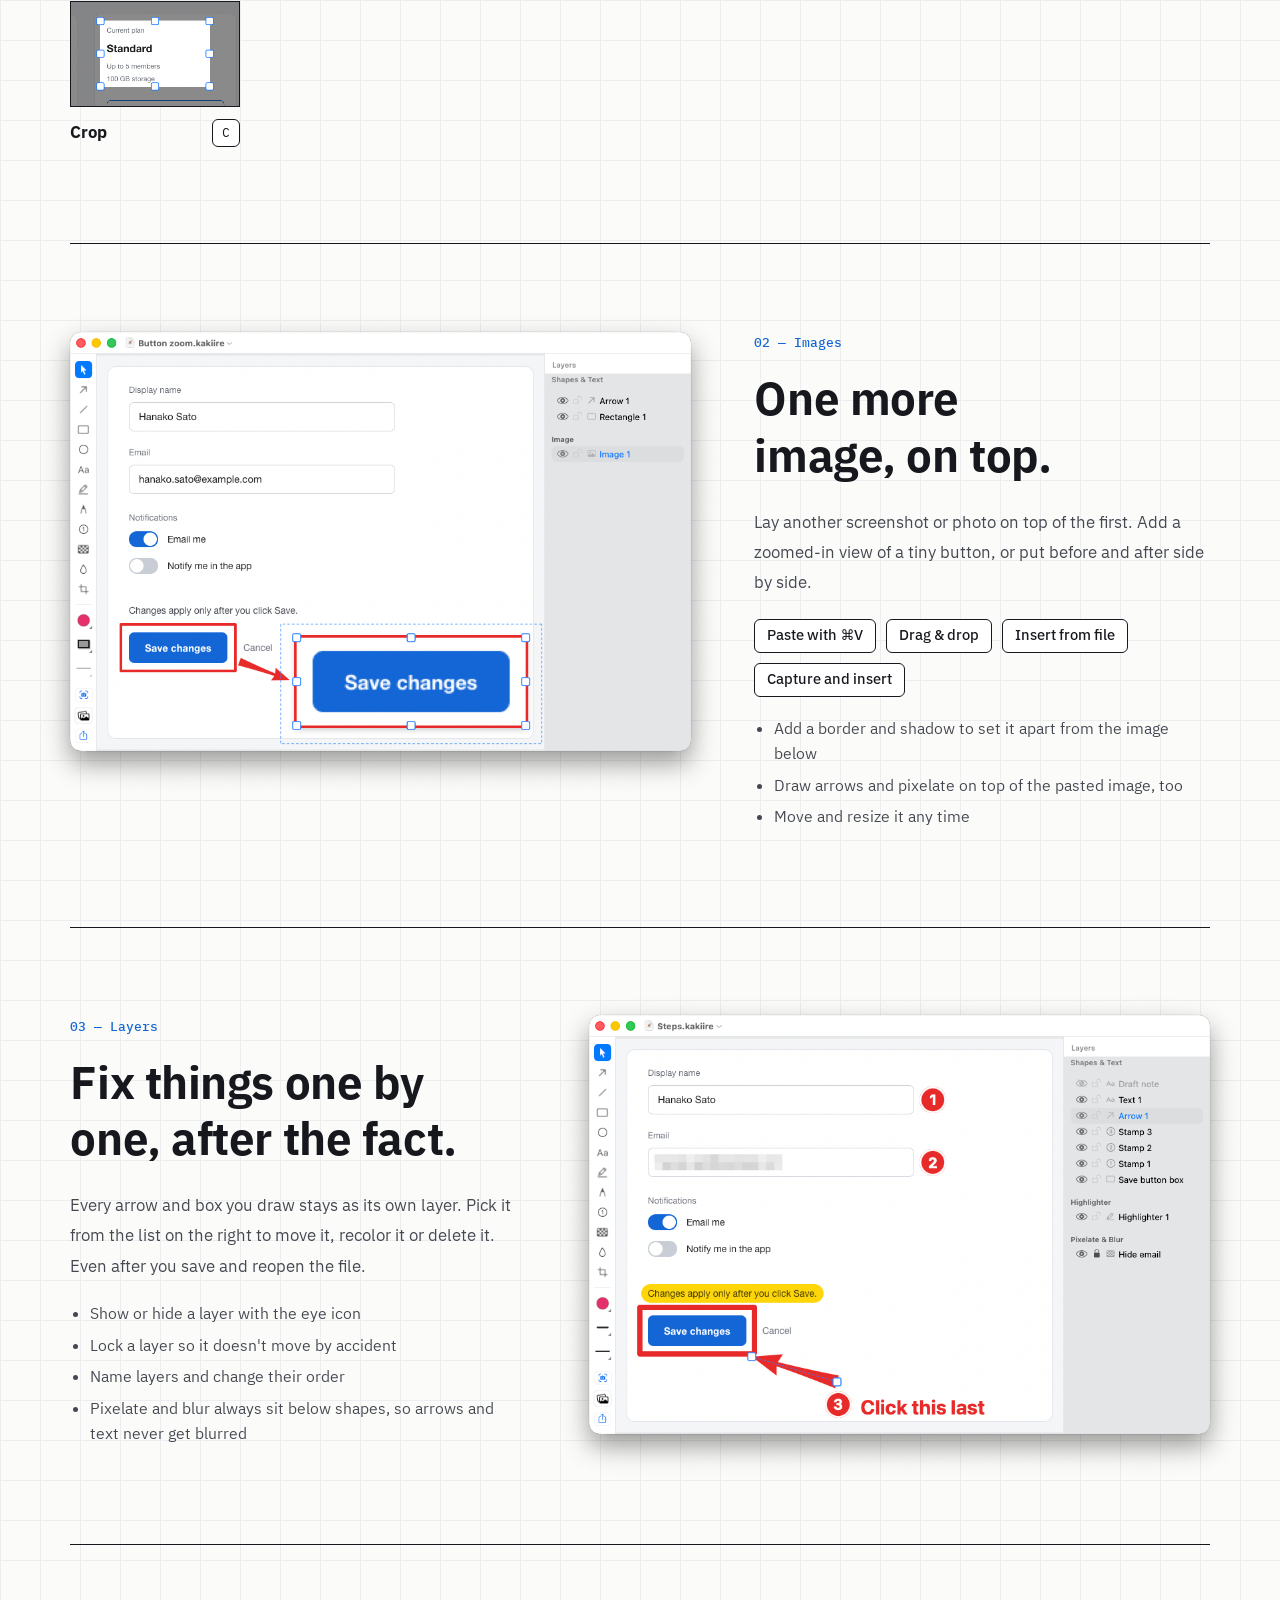
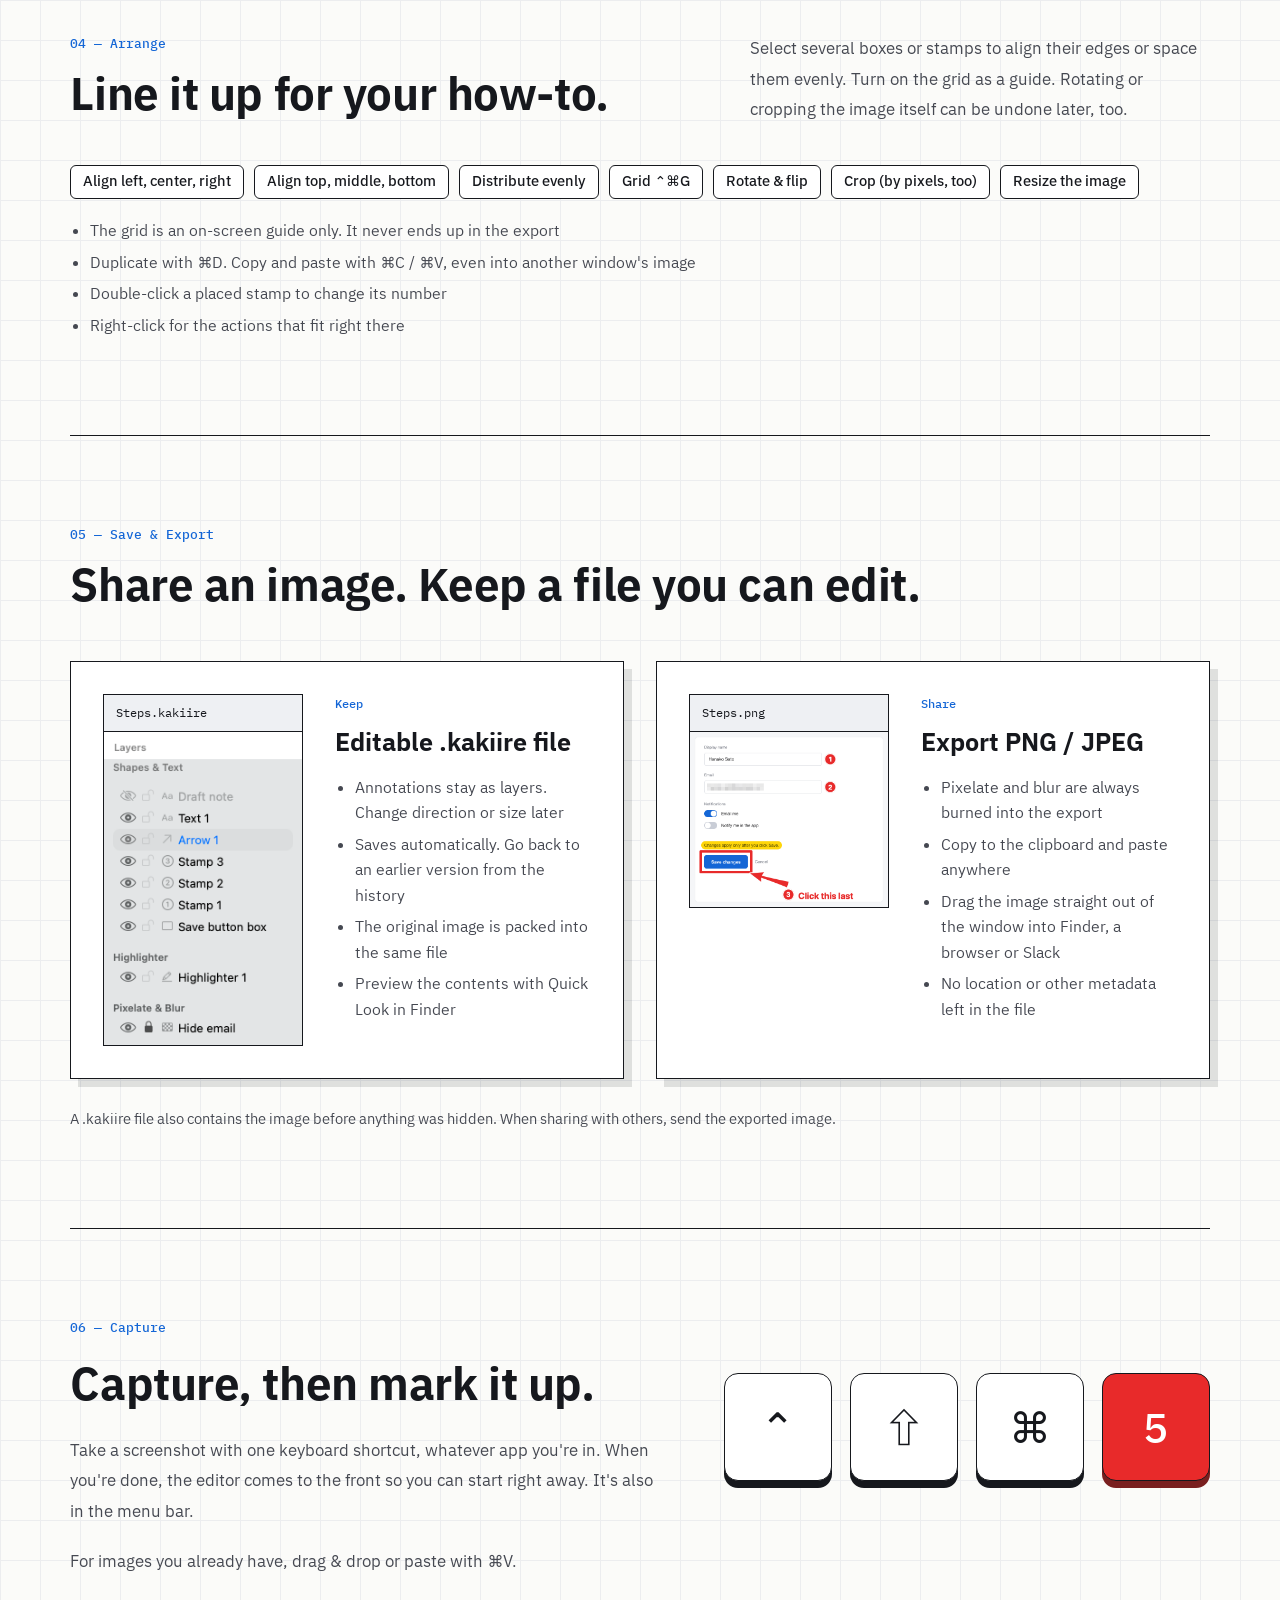
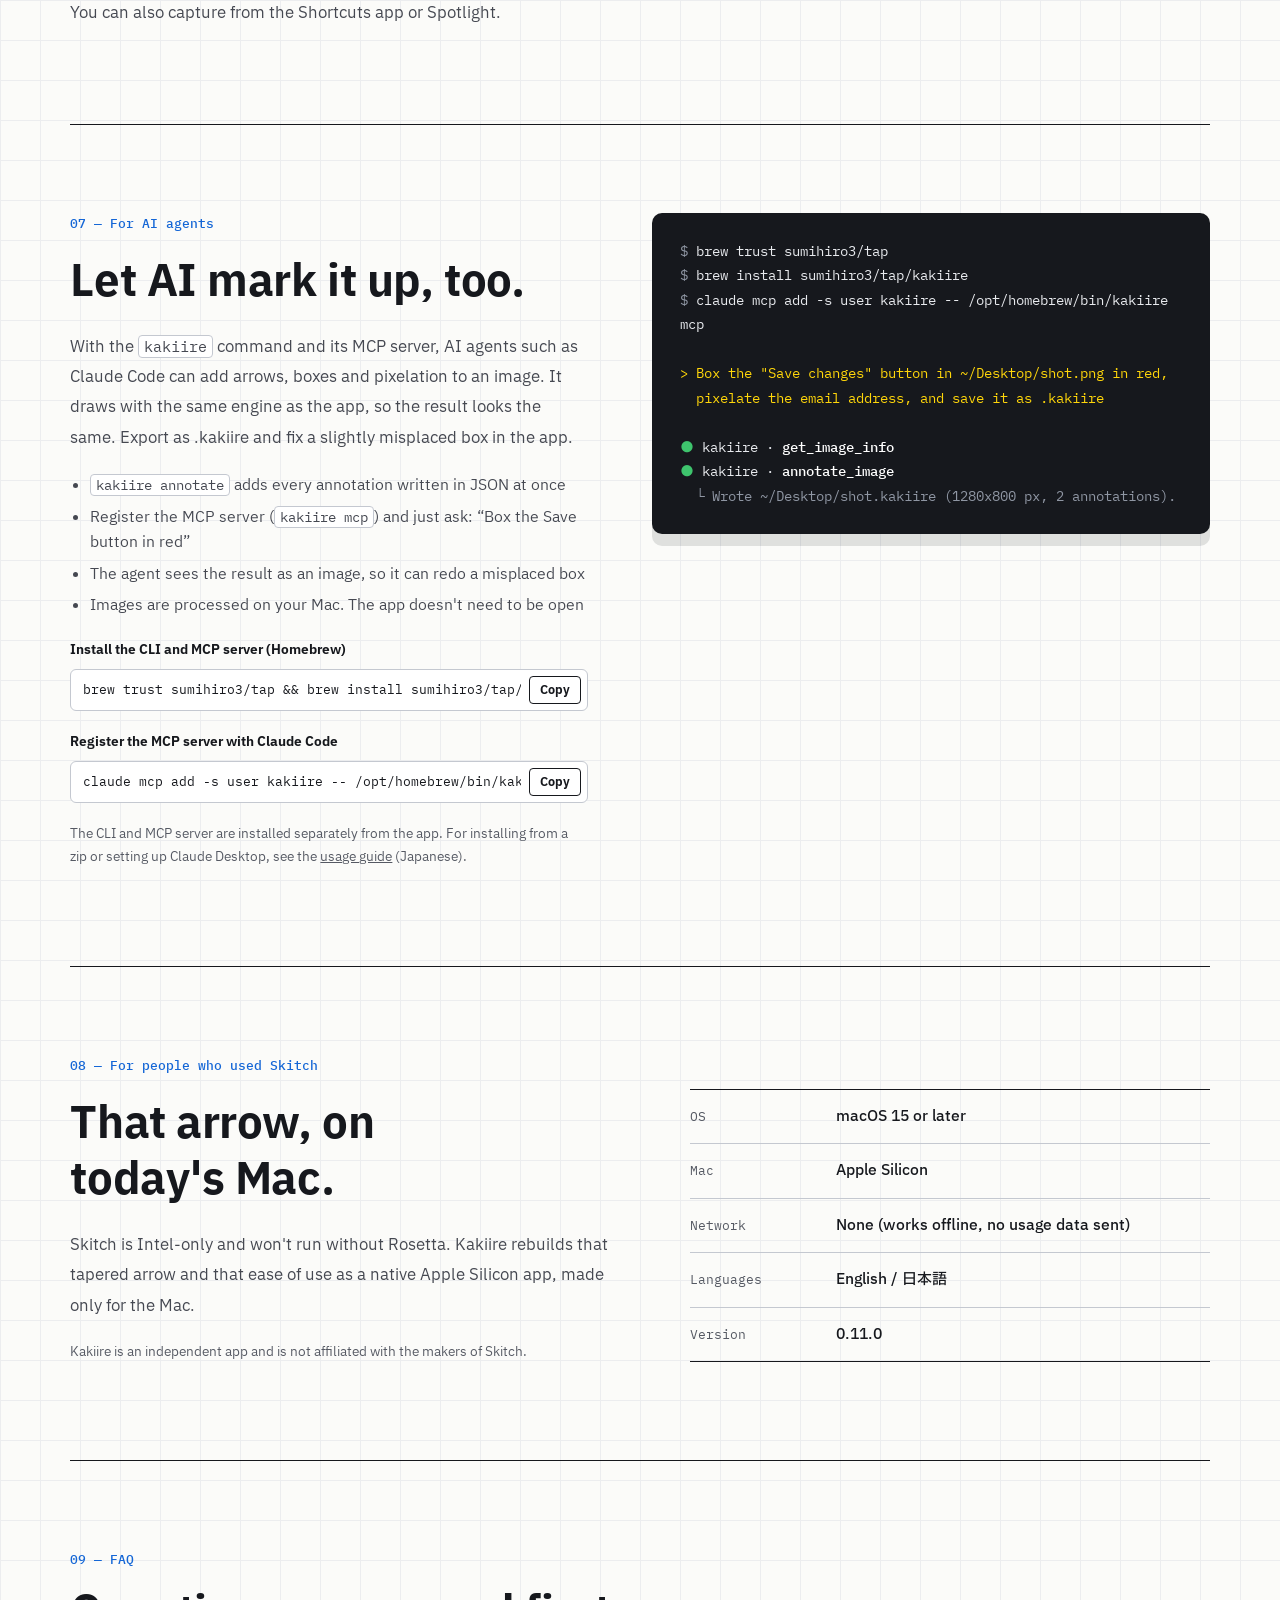
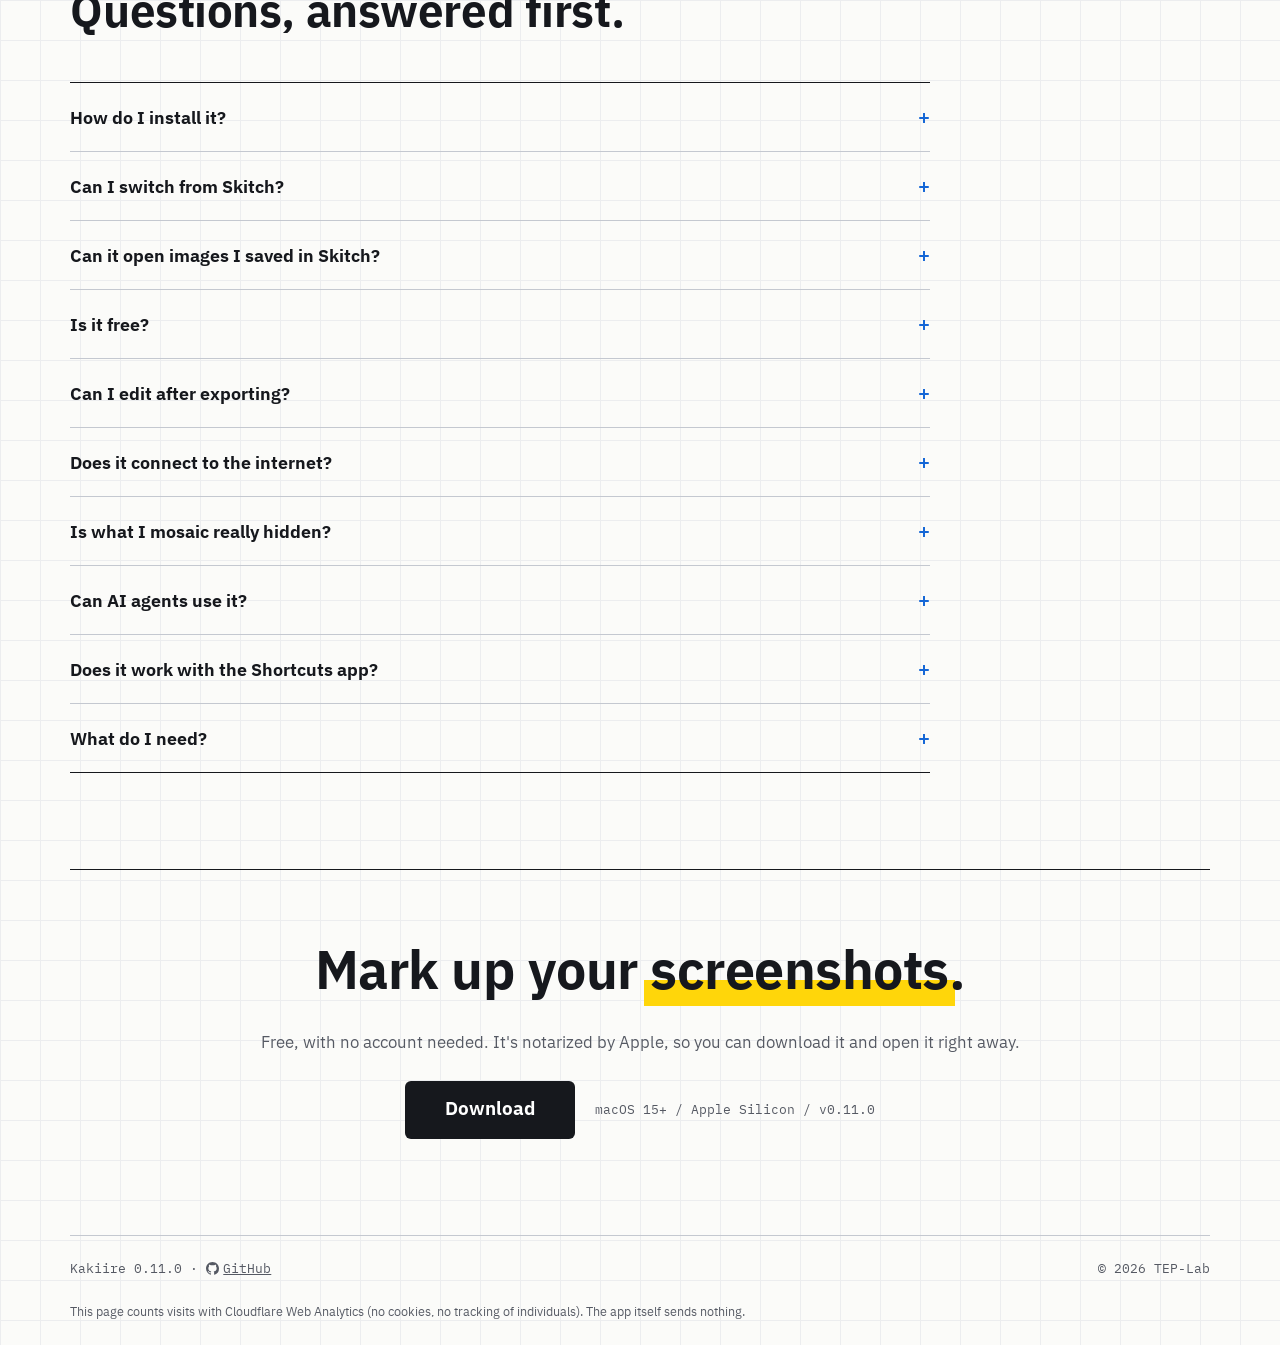
==== commit 5ee9faab: "Homebrew の手順に brew trust と、名前を省かない更新コマンドを足す 新しい Homebrew は信頼すると登録していない tap を読み込まず、 `brew install sum" ====
--- a/site/en/index.html
+++ b/site/en/index.html
@@ -348,13 +348,14 @@
         <li>Images are processed on your Mac. The app doesn't need to be open</li>
       </ul>
       <p class="cmd__label">Install the CLI and MCP server (Homebrew)</p>
-      <div class="cmd"><code>brew install sumihiro3/tap/kakiire</code><button type="button" class="cmd__copy" data-copy data-copied="Copied" aria-live="polite">Copy</button></div>
+      <div class="cmd"><code>brew trust sumihiro3/tap &amp;&amp; brew install sumihiro3/tap/kakiire</code><button type="button" class="cmd__copy" data-copy data-copied="Copied" aria-live="polite">Copy</button></div>
       <p class="cmd__label">Register the MCP server with Claude Code</p>
       <div class="cmd"><code>claude mcp add -s user kakiire -- /opt/homebrew/bin/kakiire mcp</code><button type="button" class="cmd__copy" data-copy data-copied="Copied" aria-live="polite">Copy</button></div>
-      <p class="fine">The CLI and MCP server are installed separately from the app. For installing from a zip or setting up Claude Desktop, see the <a href="https://github.com/sumihiro3/kakiire/blob/main/docs/cli.md" target="_blank" rel="noopener">usage guide</a> (Japanese). For prompts and results, see the <a href="https://github.com/sumihiro3/kakiire/blob/main/docs/examples/README.md" target="_blank" rel="noopener">examples</a> (Japanese).</p>
+      <p class="fine">The CLI and MCP server are installed separately from the app. For installing from a zip or setting up Claude Desktop, see the <a href="https://github.com/sumihiro3/kakiire/blob/main/docs/cli.md" target="_blank" rel="noopener">usage guide</a> (Japanese).</p>
     </div>
     <figure class="term" aria-label="Registering Kakiire's MCP server in Claude Code and asking it to annotate an image">
-<pre><span class="term__prompt">$</span> brew install sumihiro3/tap/kakiire
+<pre><span class="term__prompt">$</span> brew trust sumihiro3/tap
+<span class="term__prompt">$</span> brew install sumihiro3/tap/kakiire
 <span class="term__prompt">$</span> claude mcp add -s user kakiire -- /opt/homebrew/bin/kakiire mcp
 
 <span class="term__you">&gt; Box the "Save changes" button in ~/Desktop/shot.png in red,
@@ -395,7 +396,7 @@
       <details>
         <summary>How do I install it?</summary>
         <p>Download <a href="https://github.com/sumihiro3/kakiire/releases/latest/download/Kakiire.dmg">Kakiire.dmg</a>, open it, and drag Kakiire to Applications. It's notarized by Apple, so it opens without warnings. You can also install it with Homebrew:</p>
-        <div class="cmd"><code>brew install --cask sumihiro3/tap/kakiire</code><button type="button" class="cmd__copy" data-copy data-copied="Copied" aria-live="polite">Copy</button></div>
+        <div class="cmd"><code>brew trust sumihiro3/tap &amp;&amp; brew install --cask sumihiro3/tap/kakiire</code><button type="button" class="cmd__copy" data-copy data-copied="Copied" aria-live="polite">Copy</button></div>
       </details>
       <details>
         <summary>Can I switch from Skitch?</summary>
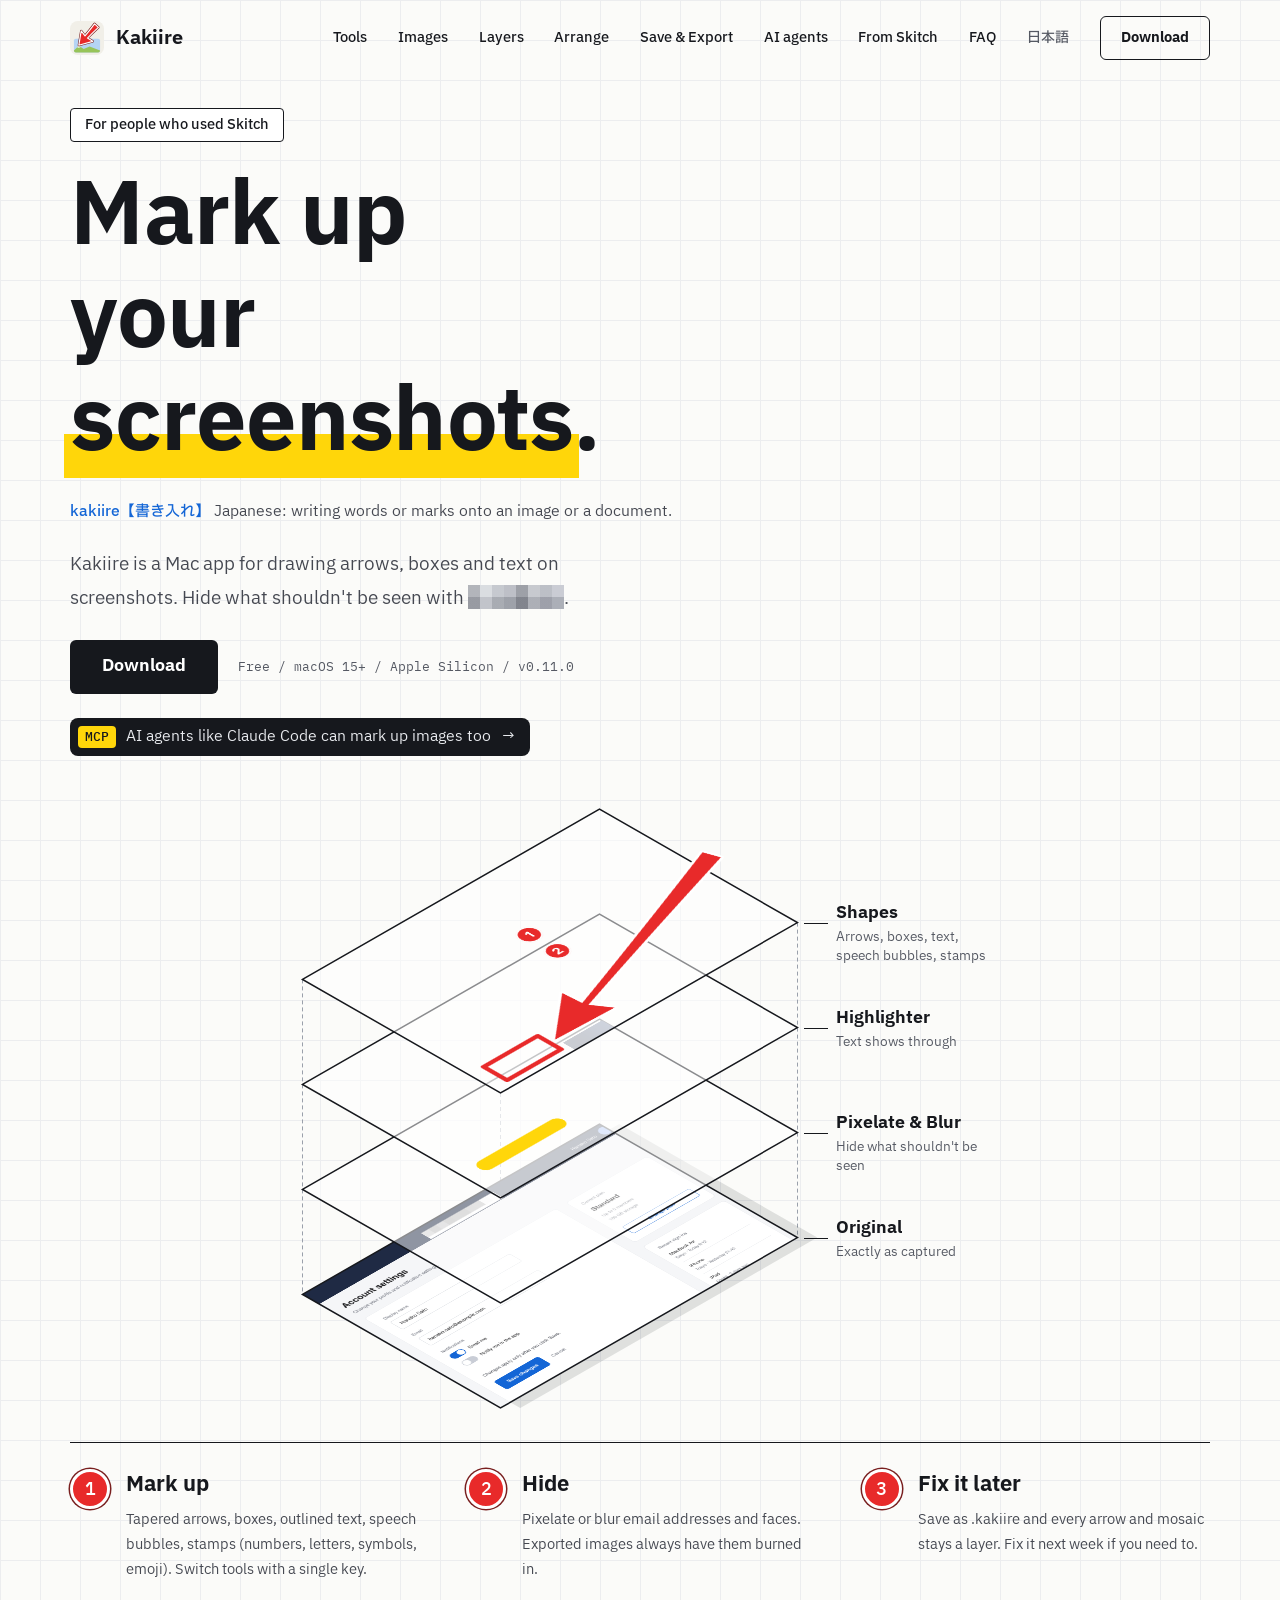
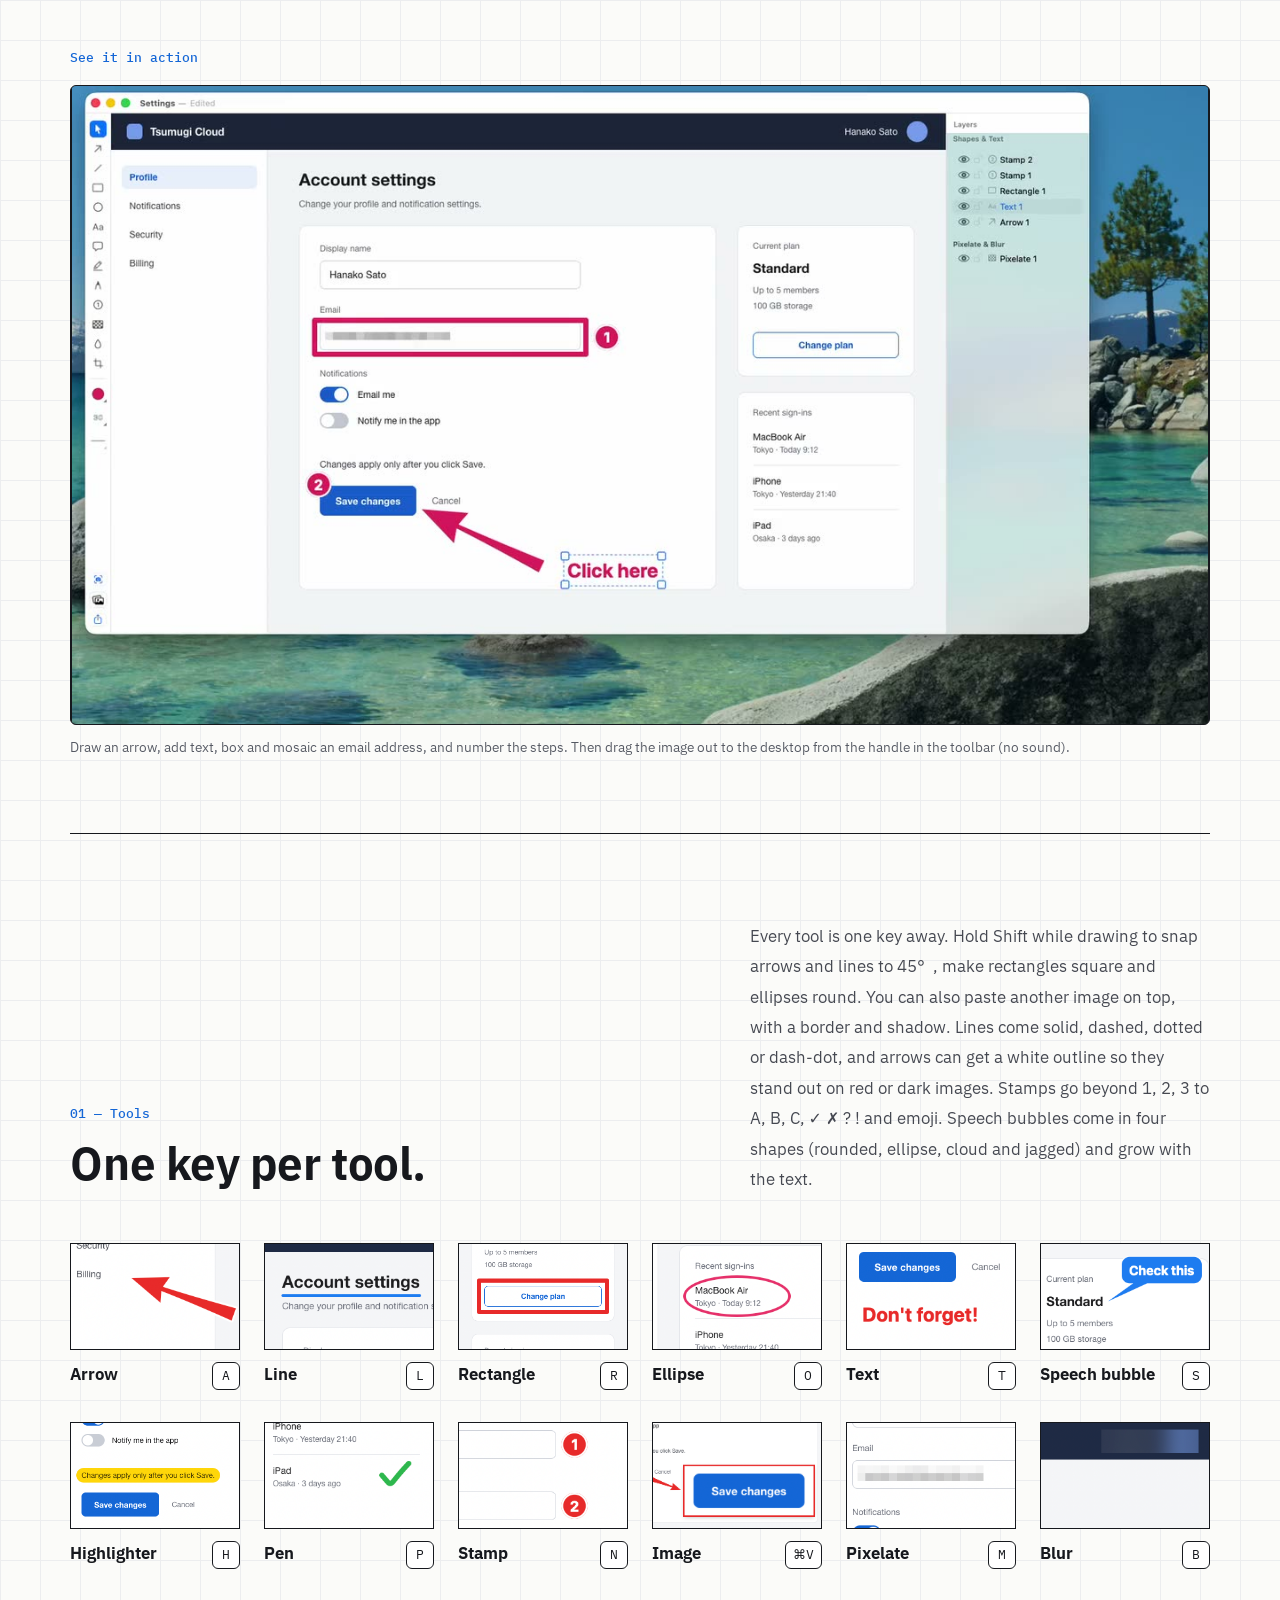
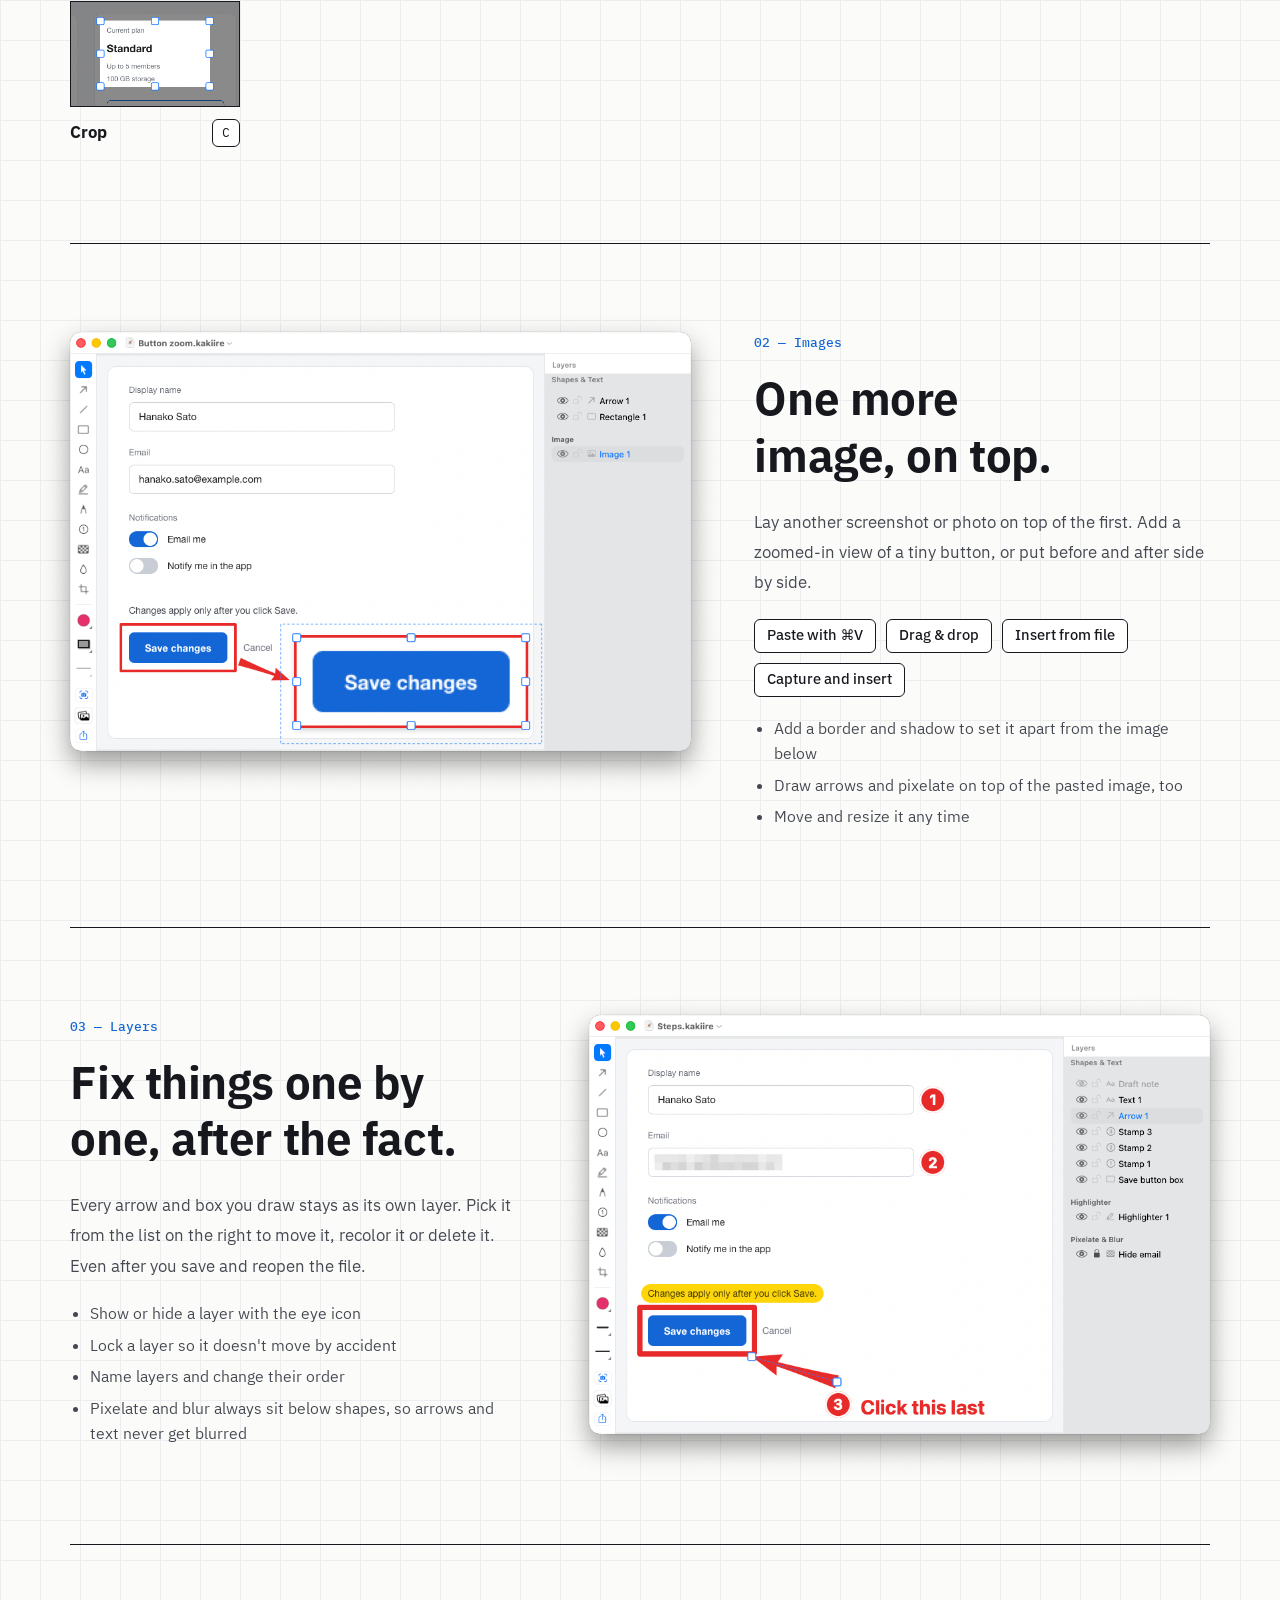
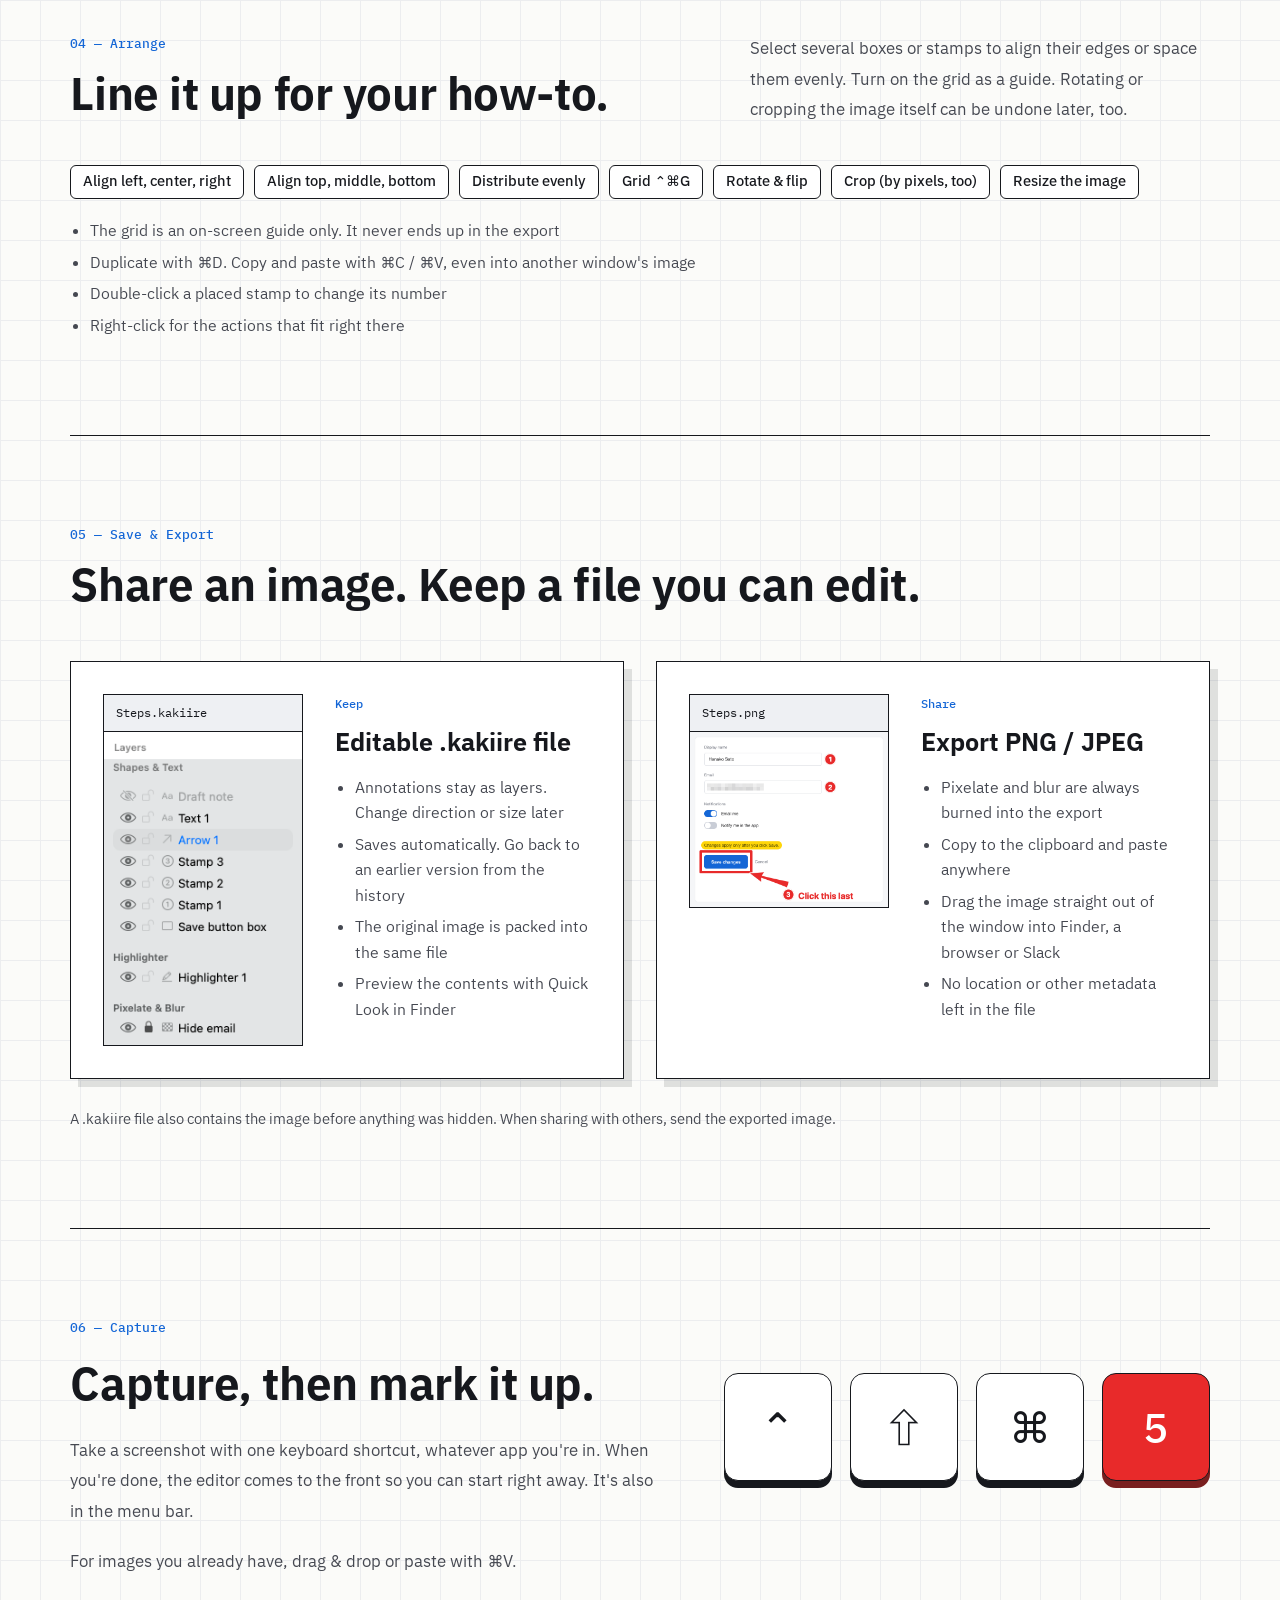
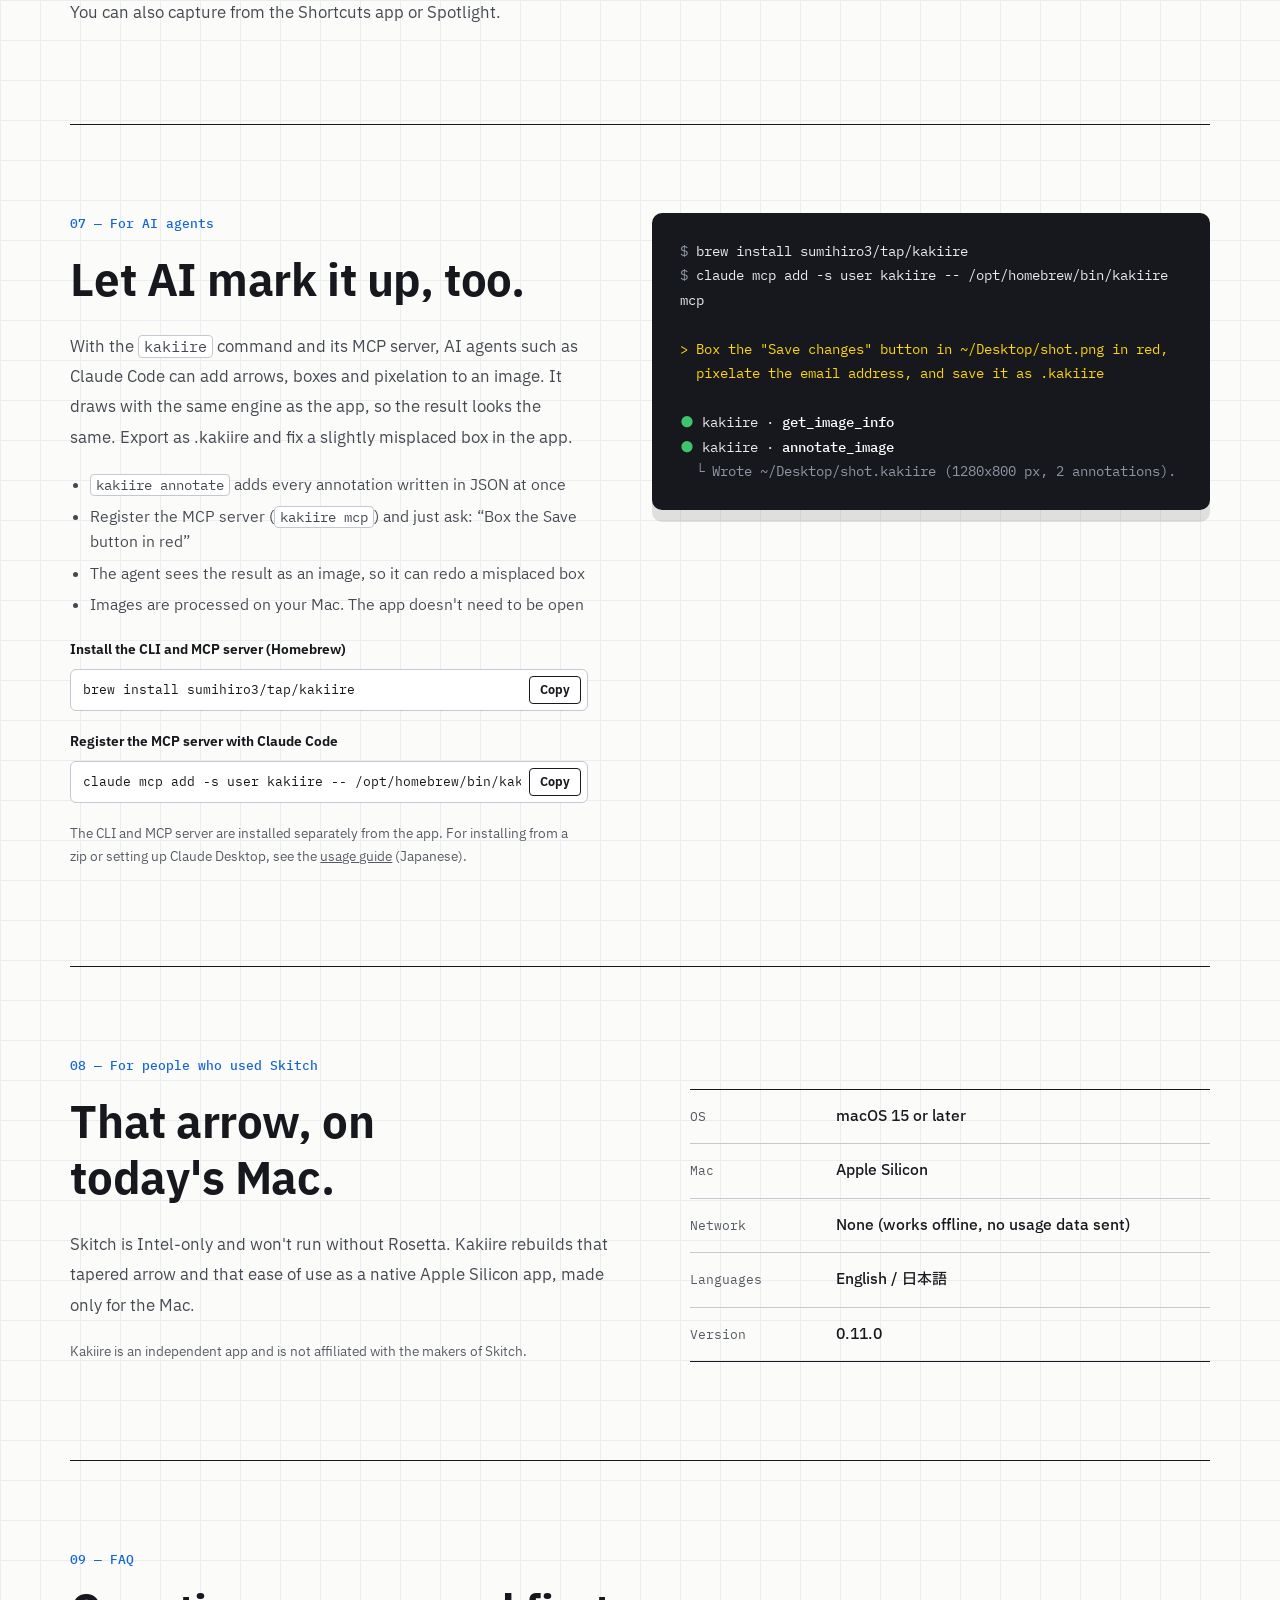
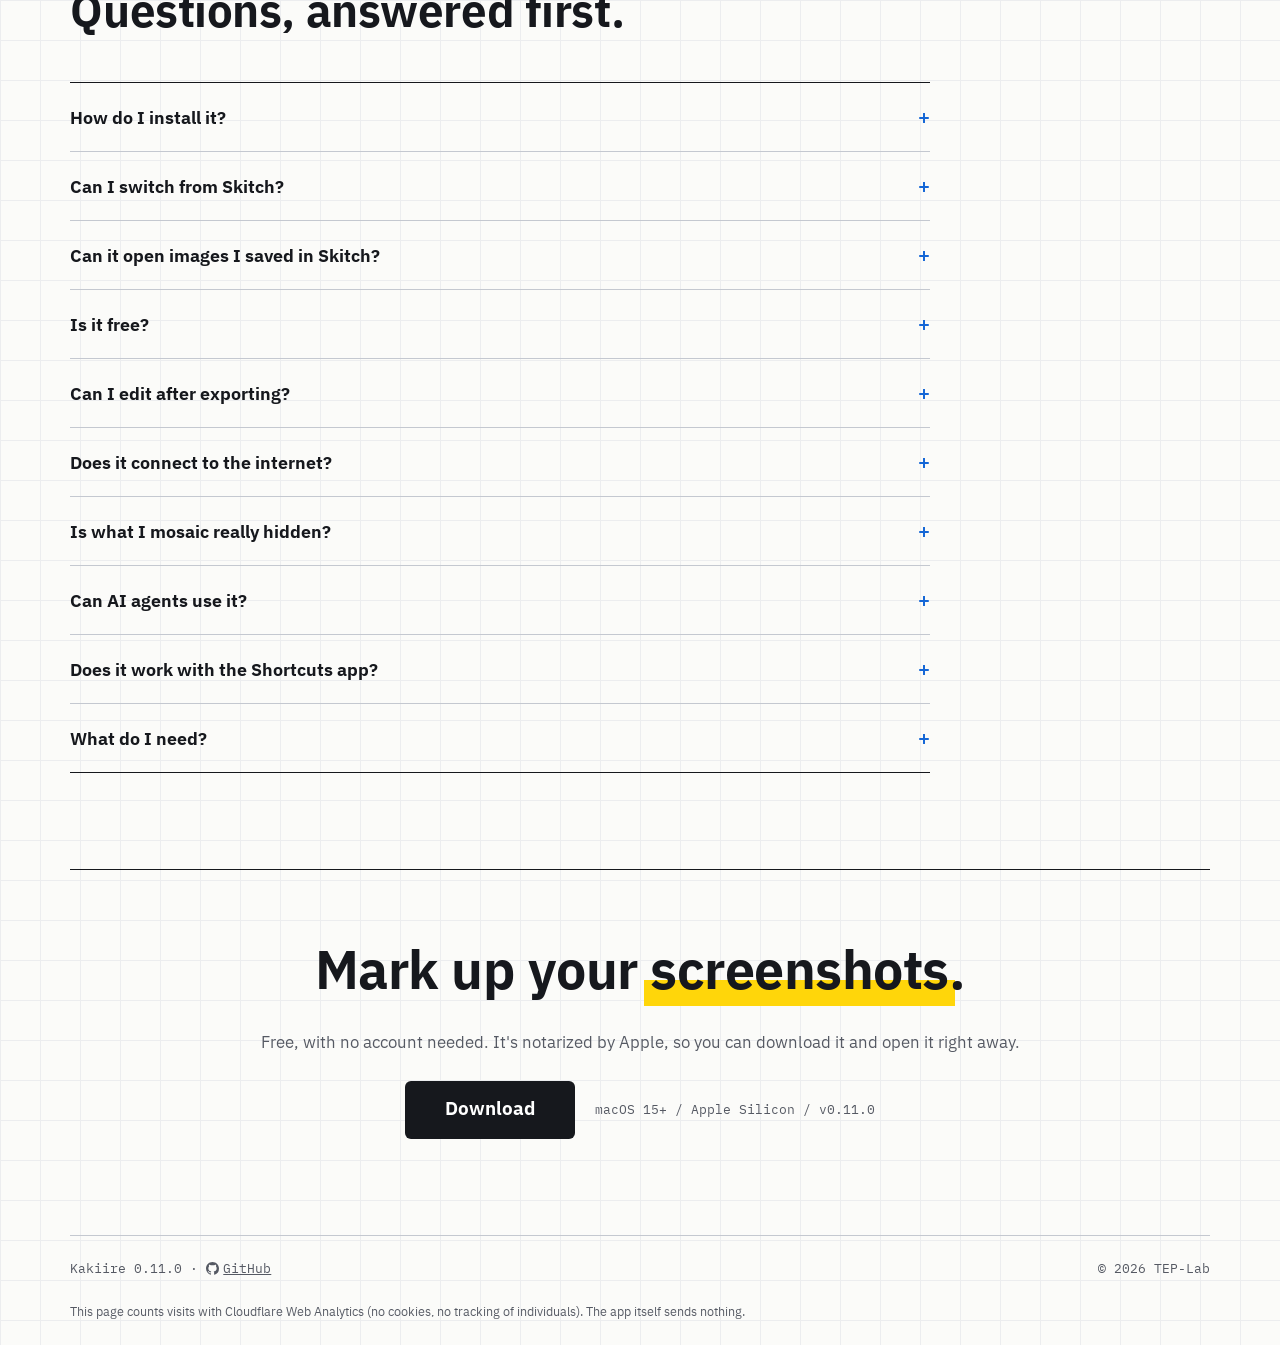
==== commit d3bd3cea: "brew trust を足すのをやめ、名前を省かない更新コマンドだけにする Homebrew は sumihiro3/tap/kakiire と省かずに書いた install・upgrade で その" ====
--- a/site/en/index.html
+++ b/site/en/index.html
@@ -348,14 +348,13 @@
         <li>Images are processed on your Mac. The app doesn't need to be open</li>
       </ul>
       <p class="cmd__label">Install the CLI and MCP server (Homebrew)</p>
-      <div class="cmd"><code>brew trust sumihiro3/tap &amp;&amp; brew install sumihiro3/tap/kakiire</code><button type="button" class="cmd__copy" data-copy data-copied="Copied" aria-live="polite">Copy</button></div>
+      <div class="cmd"><code>brew install sumihiro3/tap/kakiire</code><button type="button" class="cmd__copy" data-copy data-copied="Copied" aria-live="polite">Copy</button></div>
       <p class="cmd__label">Register the MCP server with Claude Code</p>
       <div class="cmd"><code>claude mcp add -s user kakiire -- /opt/homebrew/bin/kakiire mcp</code><button type="button" class="cmd__copy" data-copy data-copied="Copied" aria-live="polite">Copy</button></div>
       <p class="fine">The CLI and MCP server are installed separately from the app. For installing from a zip or setting up Claude Desktop, see the <a href="https://github.com/sumihiro3/kakiire/blob/main/docs/cli.md" target="_blank" rel="noopener">usage guide</a> (Japanese).</p>
     </div>
     <figure class="term" aria-label="Registering Kakiire's MCP server in Claude Code and asking it to annotate an image">
-<pre><span class="term__prompt">$</span> brew trust sumihiro3/tap
-<span class="term__prompt">$</span> brew install sumihiro3/tap/kakiire
+<pre><span class="term__prompt">$</span> brew install sumihiro3/tap/kakiire
 <span class="term__prompt">$</span> claude mcp add -s user kakiire -- /opt/homebrew/bin/kakiire mcp
 
 <span class="term__you">&gt; Box the "Save changes" button in ~/Desktop/shot.png in red,
@@ -396,7 +395,7 @@
       <details>
         <summary>How do I install it?</summary>
         <p>Download <a href="https://github.com/sumihiro3/kakiire/releases/latest/download/Kakiire.dmg">Kakiire.dmg</a>, open it, and drag Kakiire to Applications. It's notarized by Apple, so it opens without warnings. You can also install it with Homebrew:</p>
-        <div class="cmd"><code>brew trust sumihiro3/tap &amp;&amp; brew install --cask sumihiro3/tap/kakiire</code><button type="button" class="cmd__copy" data-copy data-copied="Copied" aria-live="polite">Copy</button></div>
+        <div class="cmd"><code>brew install --cask sumihiro3/tap/kakiire</code><button type="button" class="cmd__copy" data-copy data-copied="Copied" aria-live="polite">Copy</button></div>
       </details>
       <details>
         <summary>Can I switch from Skitch?</summary>
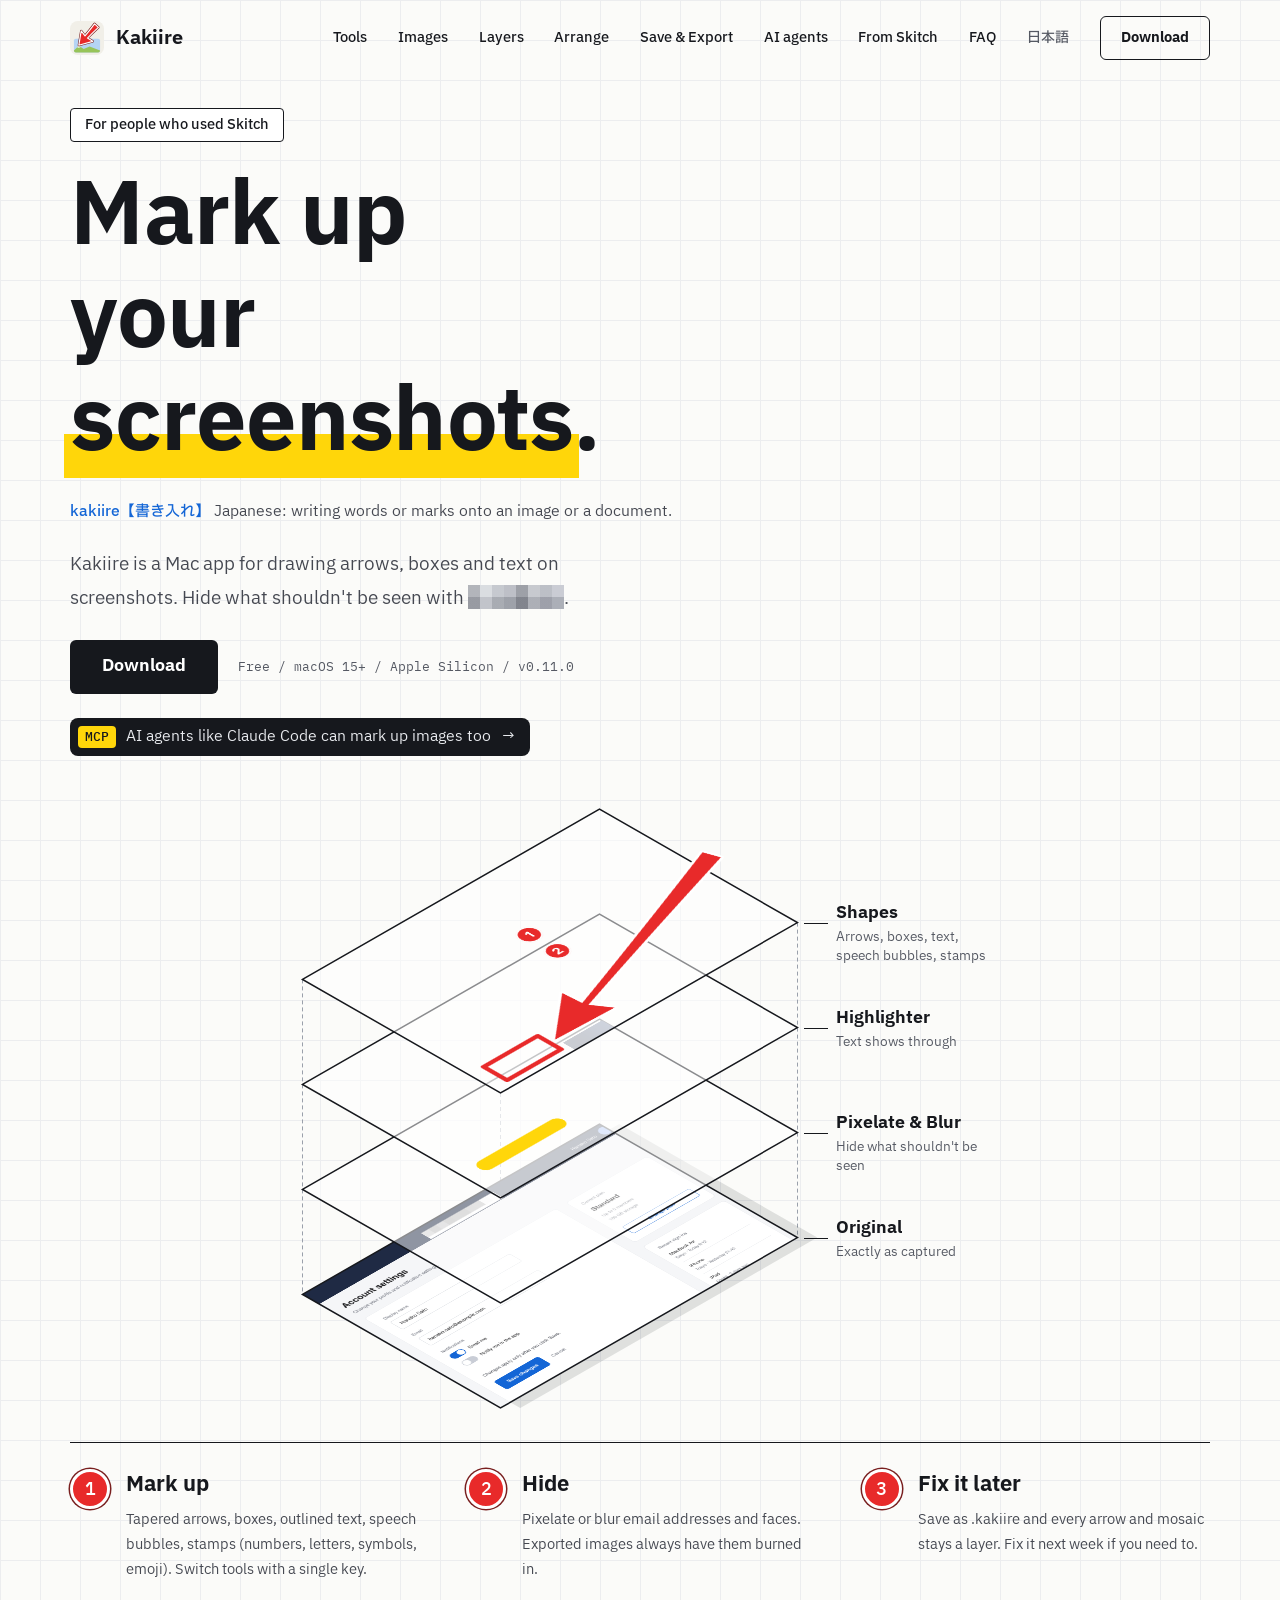
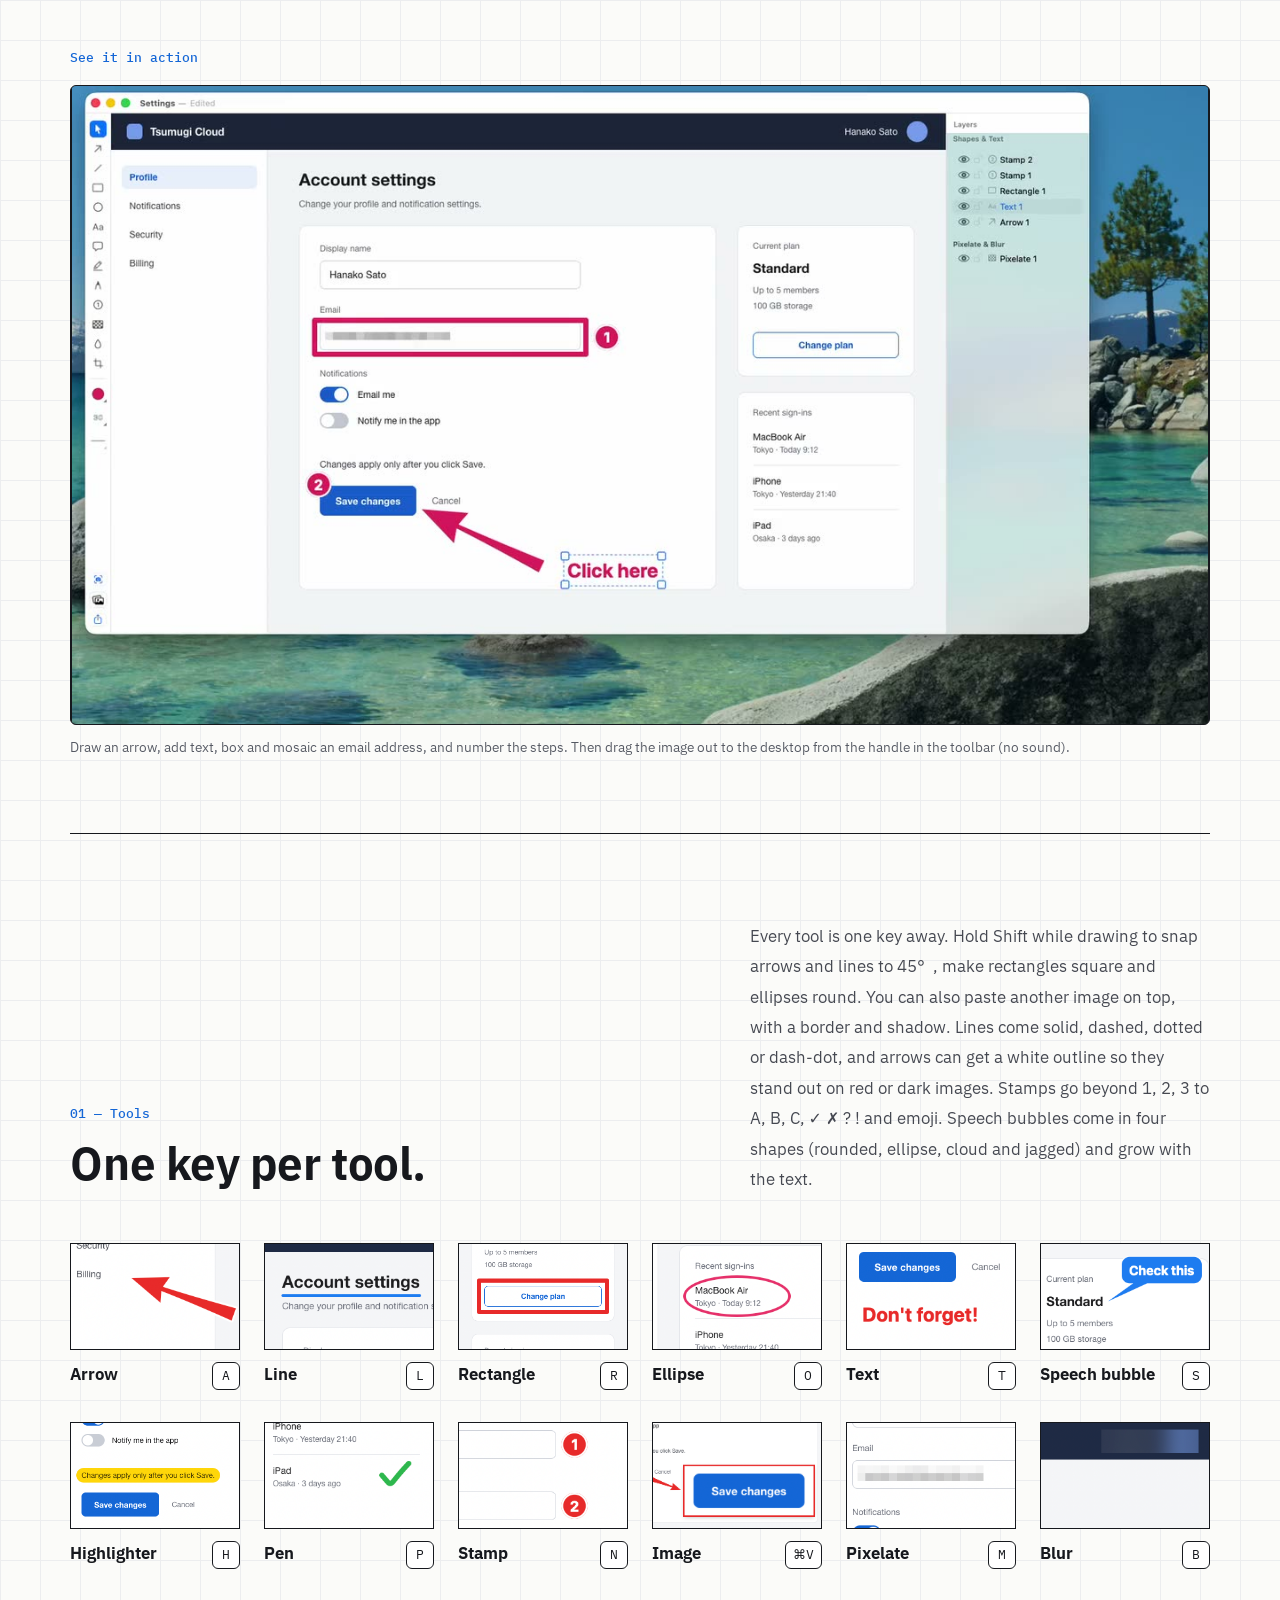
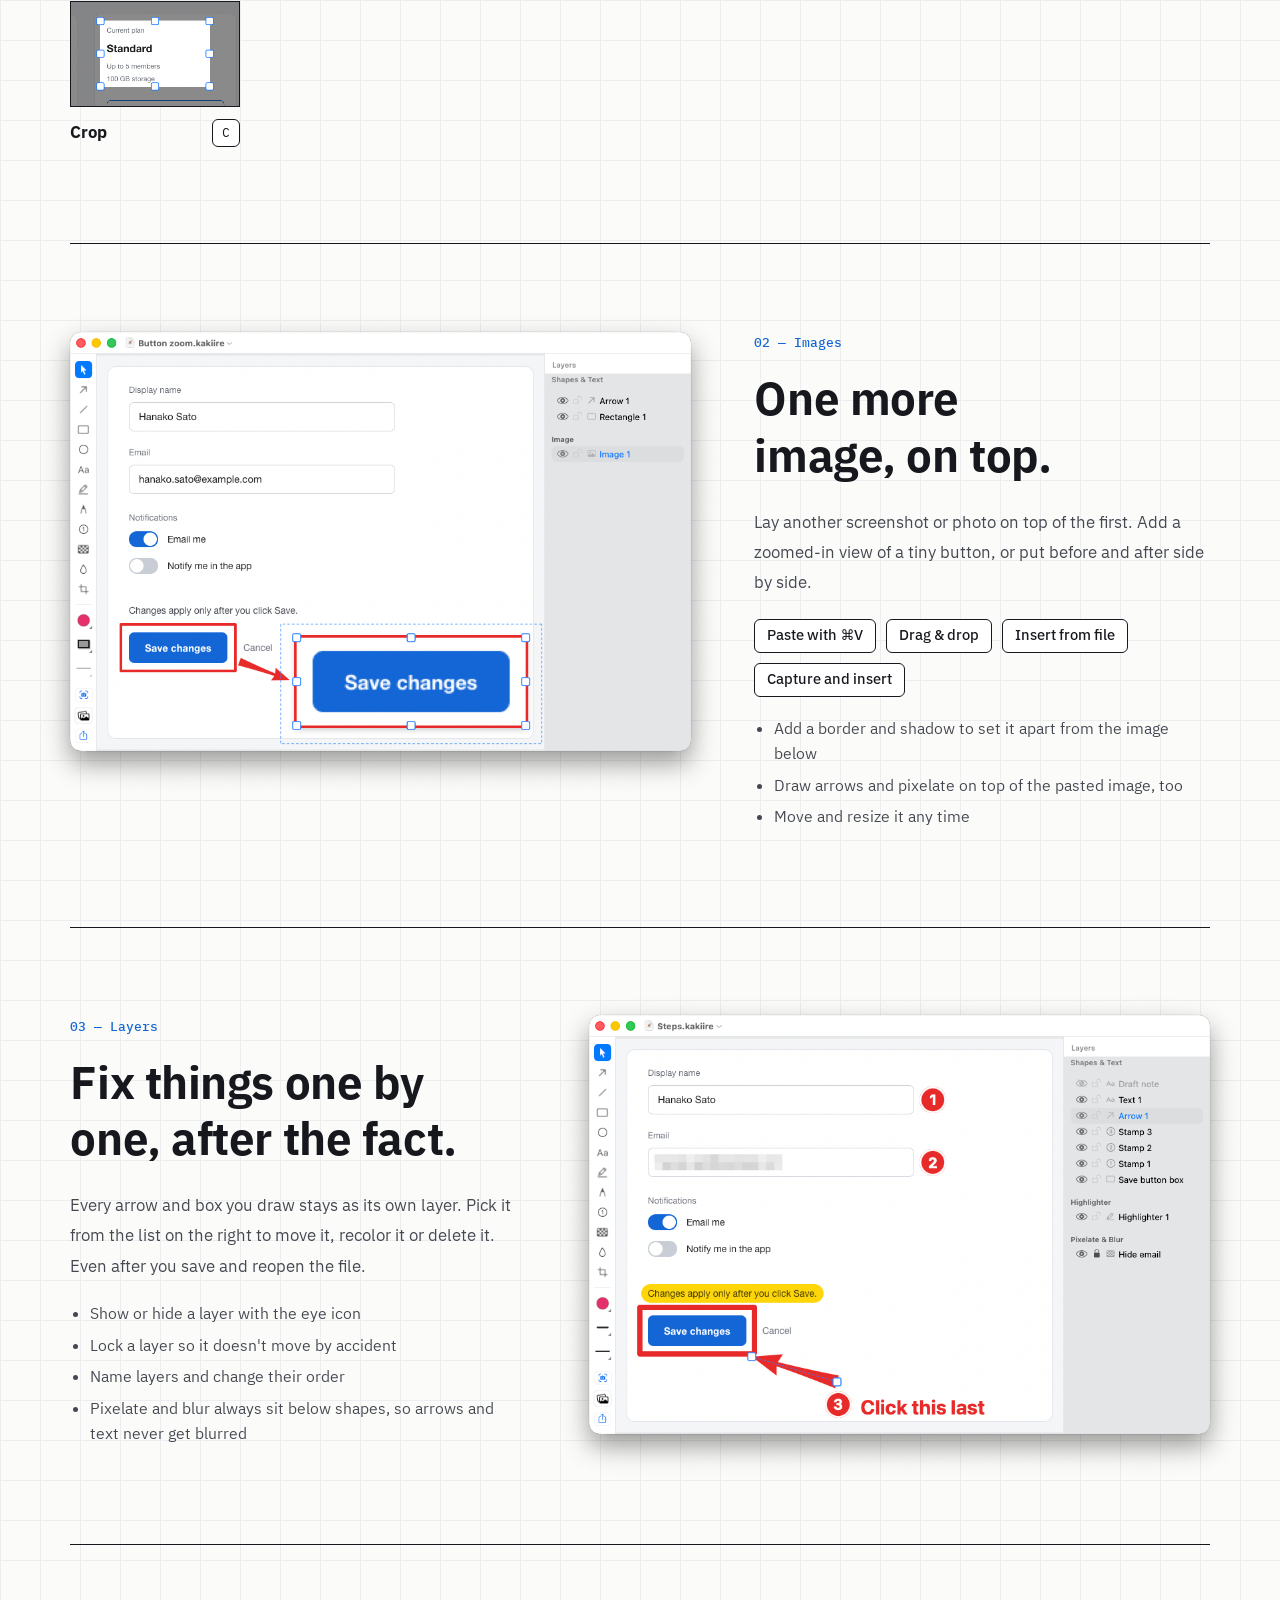
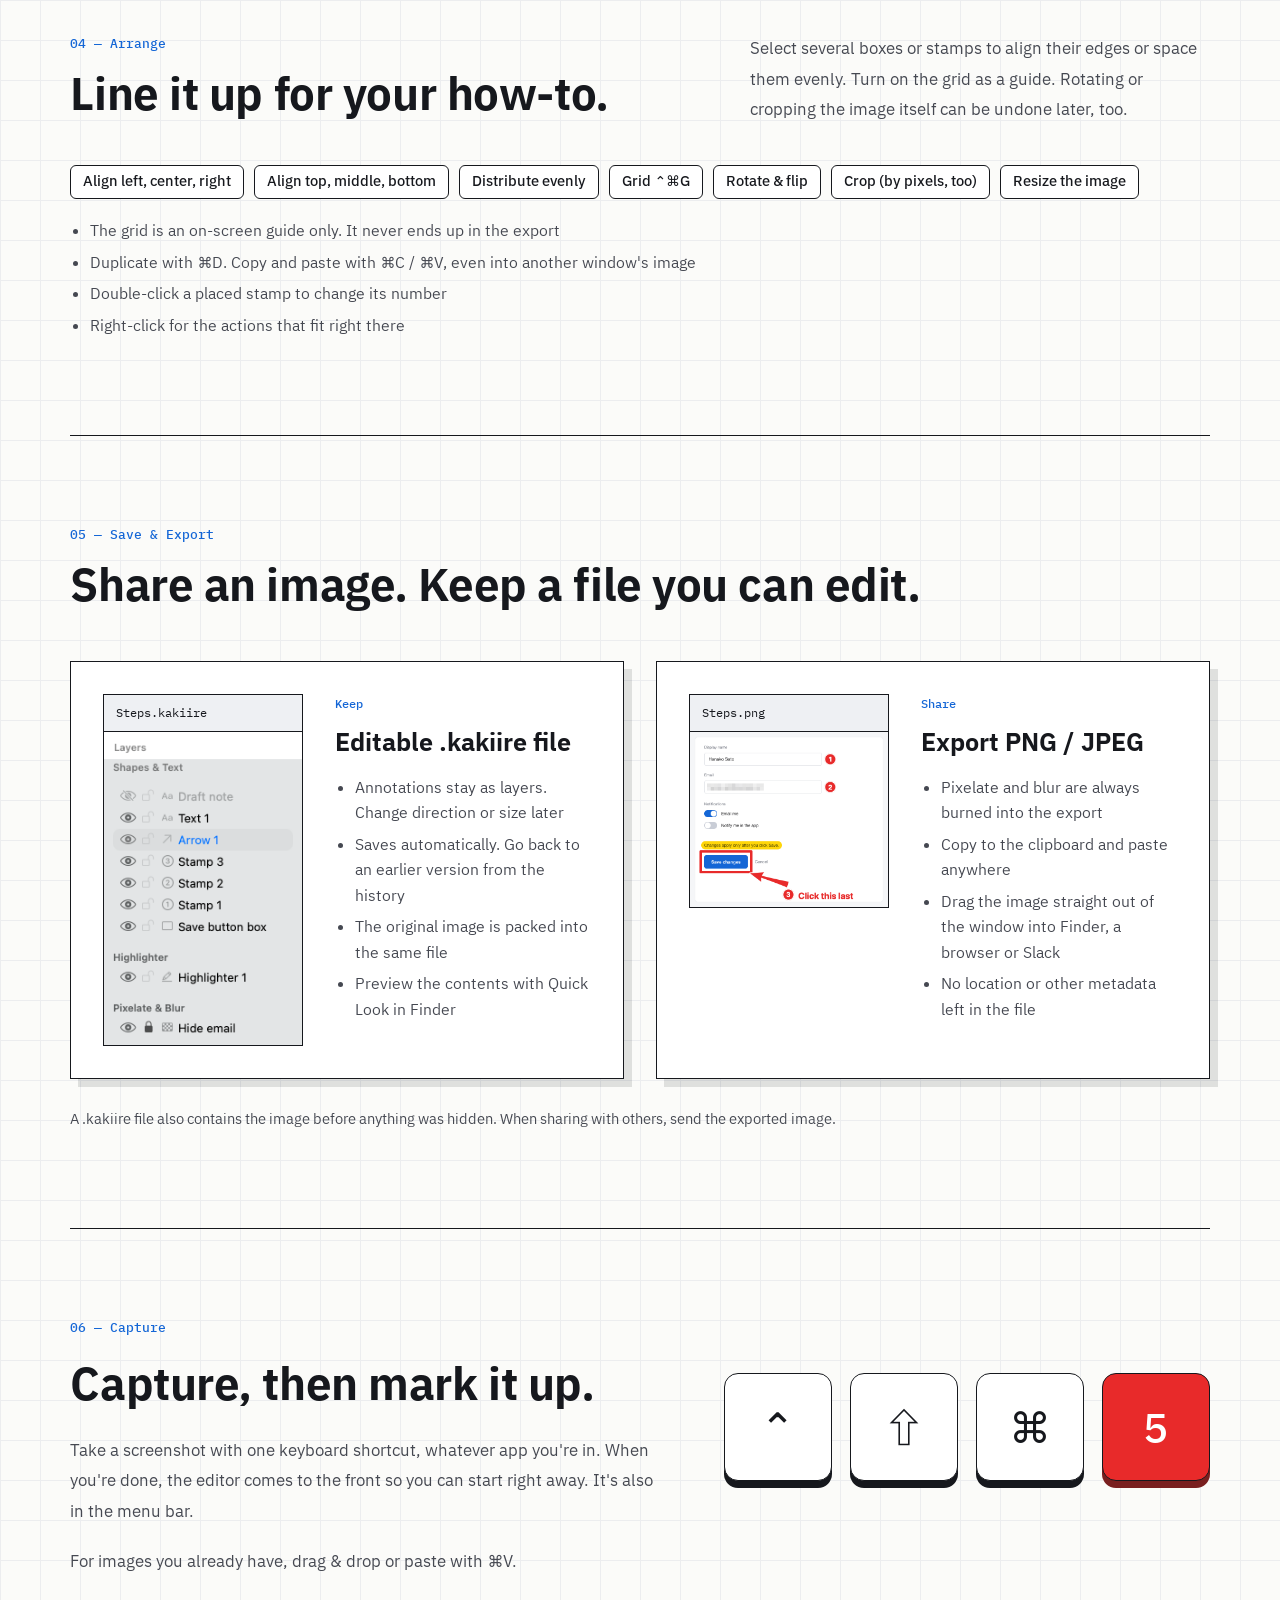
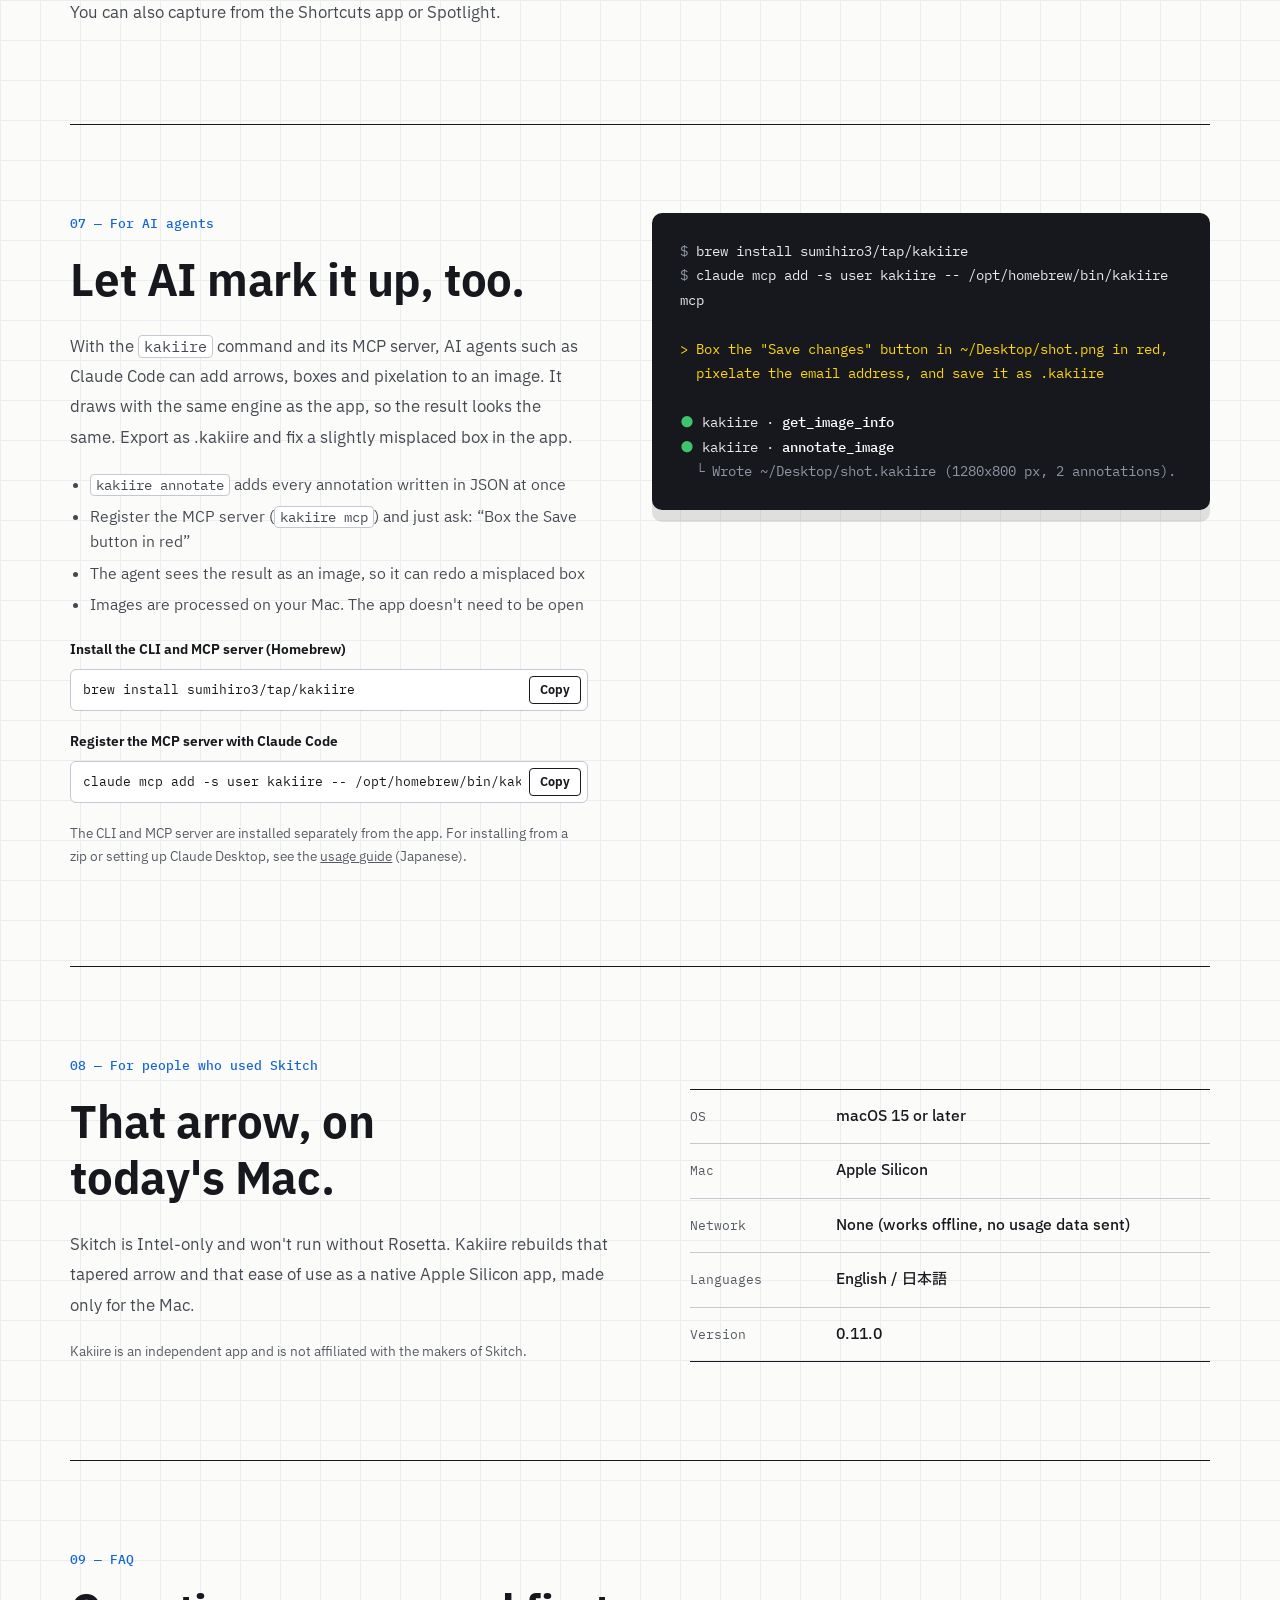
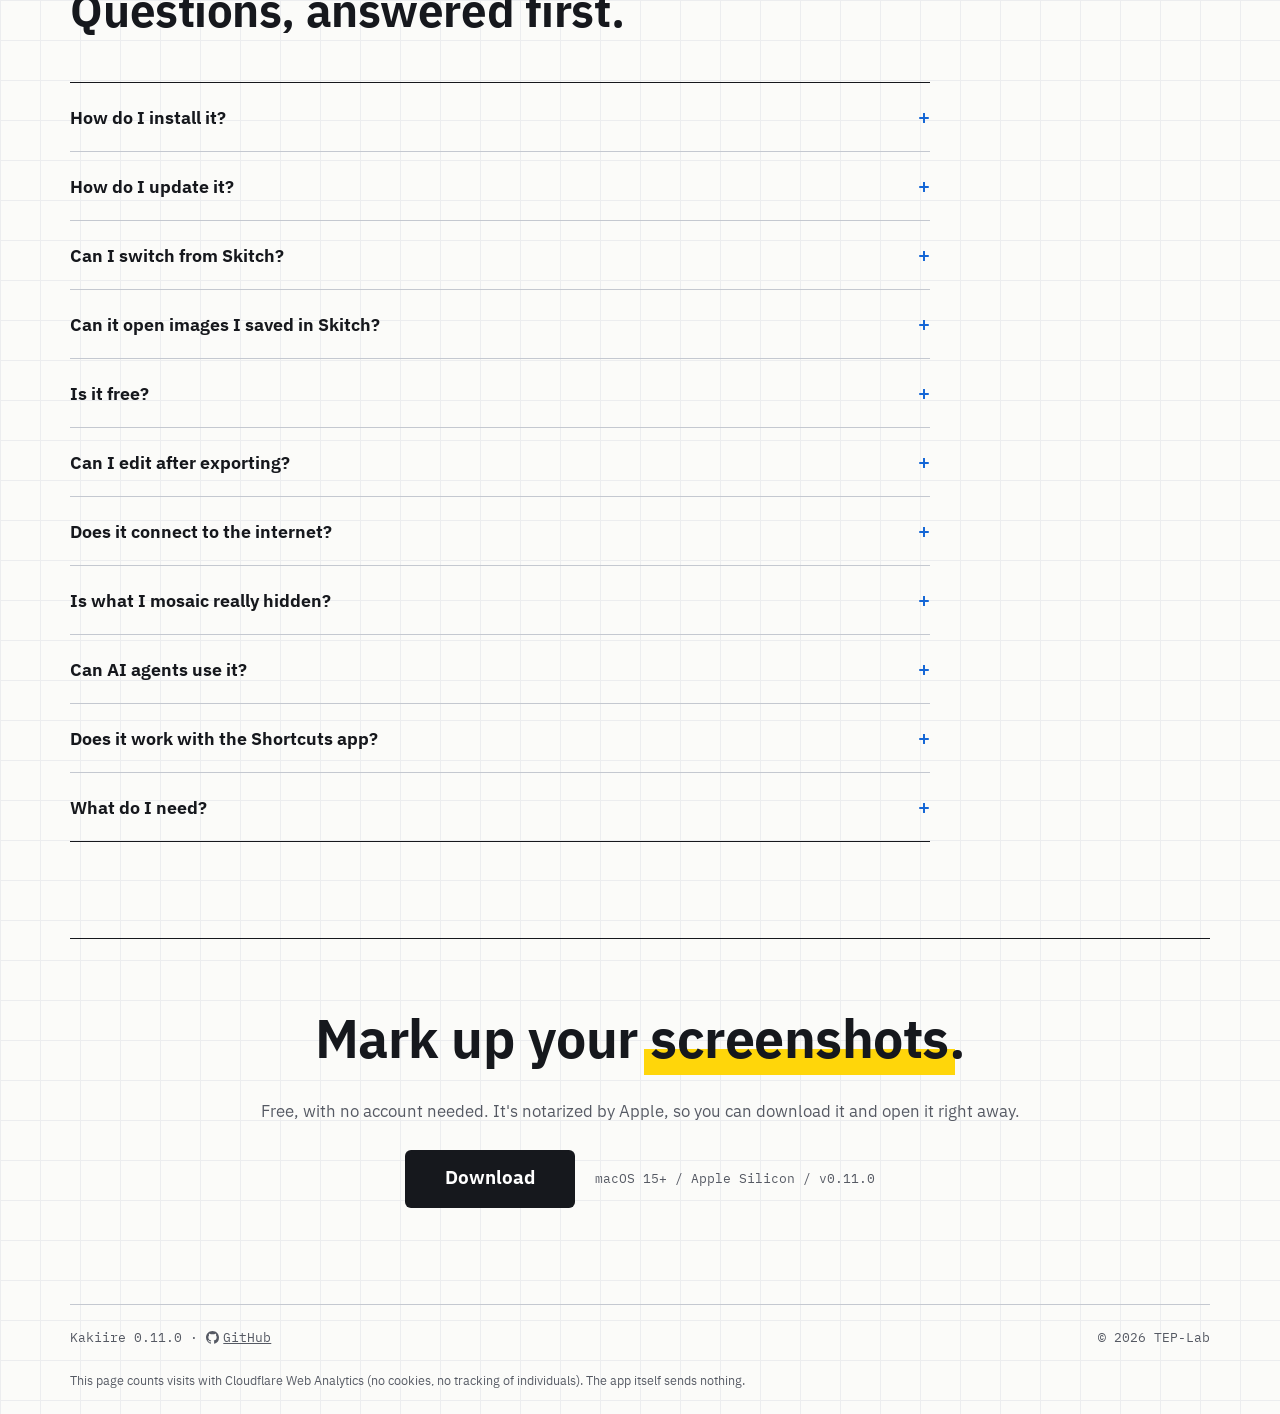
==== commit cebeb4d2: "LP のよくある質問に「どうやって更新しますか?」を足す Co-Authored-By: Claude Opus 5.5 <noreply@anthropic.com>" ====
--- a/site/en/index.html
+++ b/site/en/index.html
@@ -396,6 +396,13 @@
         <summary>How do I install it?</summary>
         <p>Download <a href="https://github.com/sumihiro3/kakiire/releases/latest/download/Kakiire.dmg">Kakiire.dmg</a>, open it, and drag Kakiire to Applications. It's notarized by Apple, so it opens without warnings. You can also install it with Homebrew:</p>
         <div class="cmd"><code>brew install --cask sumihiro3/tap/kakiire</code><button type="button" class="cmd__copy" data-copy data-copied="Copied" aria-live="polite">Copy</button></div>
+      </details>
+      <details>
+        <summary>How do I update it?</summary>
+        <p>Kakiire doesn't connect to the internet, so it doesn't check for new versions itself. When you see a new version on the <a href="https://github.com/sumihiro3/kakiire/releases">releases page</a>, drag the new <a href="https://github.com/sumihiro3/kakiire/releases/latest/download/Kakiire.dmg">Kakiire.dmg</a> into Applications to replace it. Your settings are kept. If you installed it with Homebrew, upgrade with the full <code>sumihiro3/tap/</code> name:</p>
+        <div class="cmd"><code>brew update &amp;&amp; brew upgrade --cask sumihiro3/tap/kakiire</code><button type="button" class="cmd__copy" data-copy data-copied="Copied" aria-live="polite">Copy</button></div>
+        <p>The <code>kakiire</code> command (CLI and MCP server) is separate from the app, so upgrade it too if you installed it:</p>
+        <div class="cmd"><code>brew update &amp;&amp; brew upgrade sumihiro3/tap/kakiire</code><button type="button" class="cmd__copy" data-copy data-copied="Copied" aria-live="polite">Copy</button></div>
       </details>
       <details>
         <summary>Can I switch from Skitch?</summary>
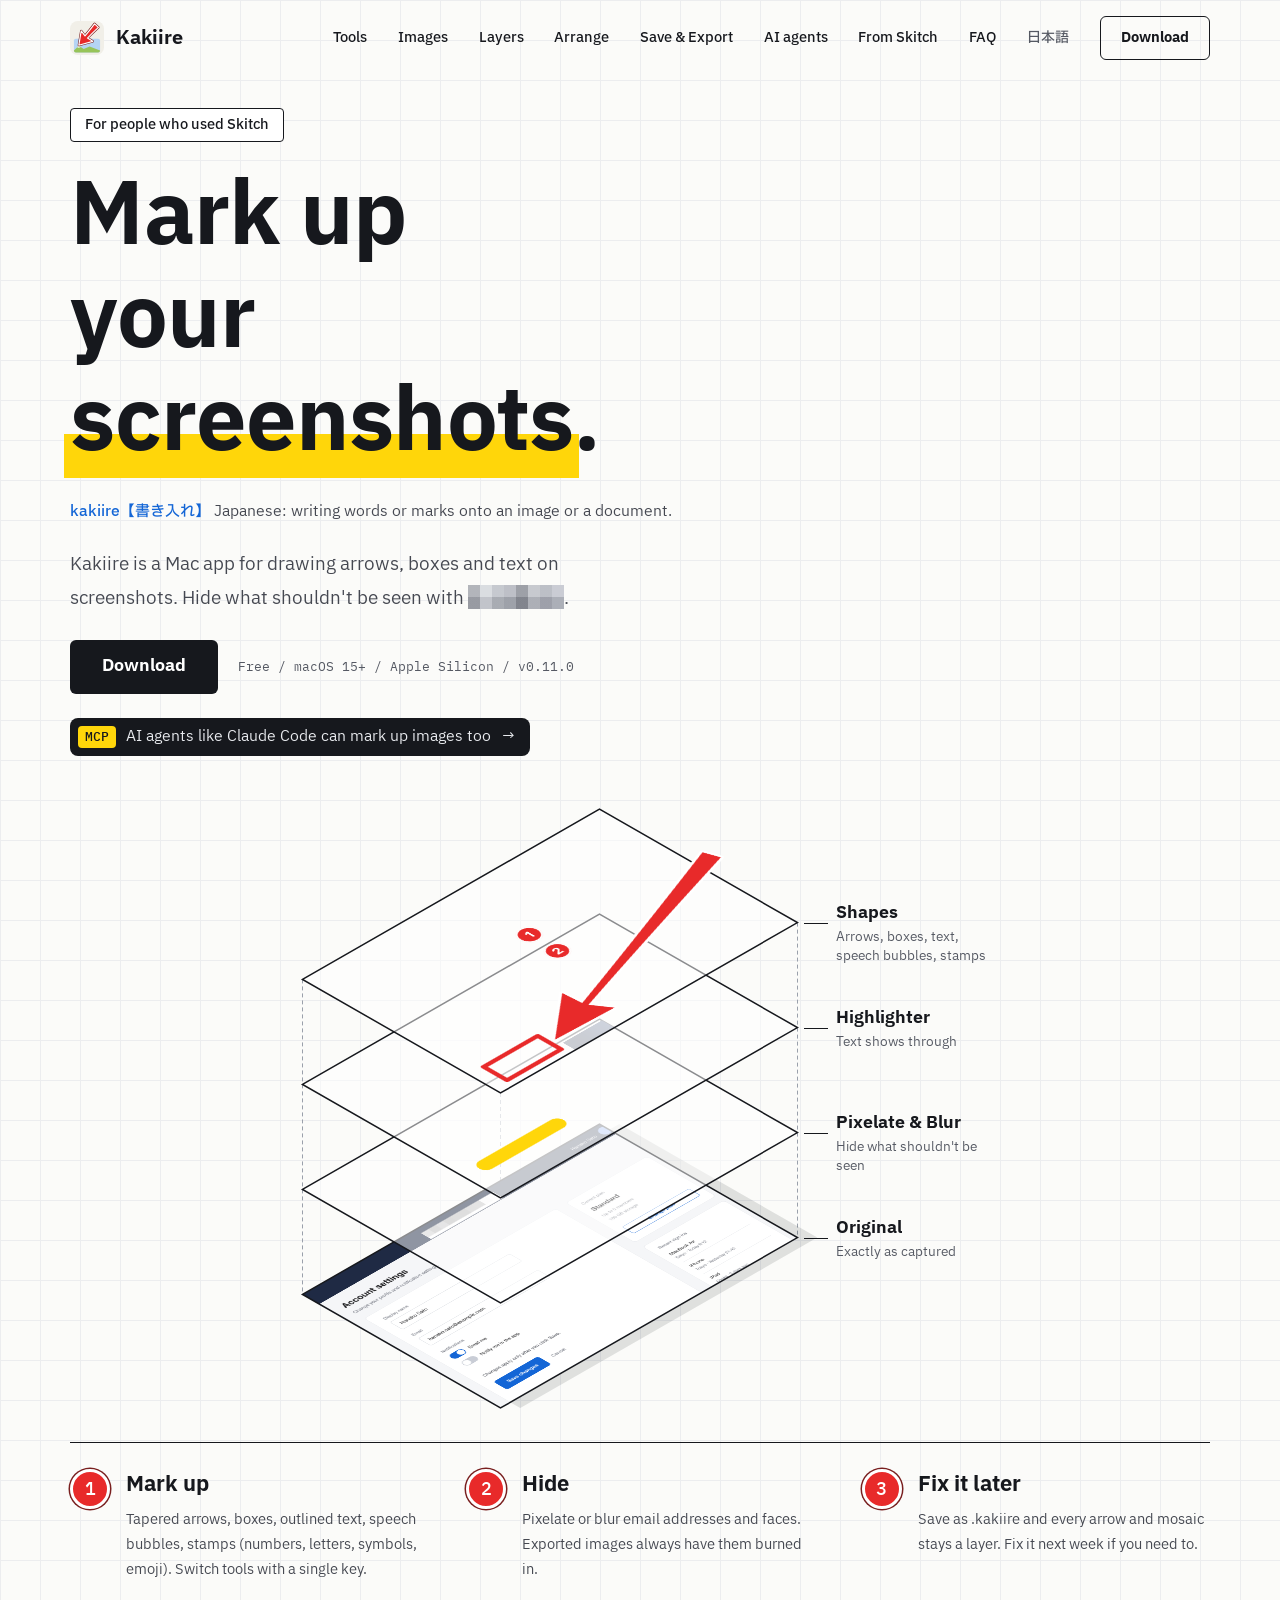
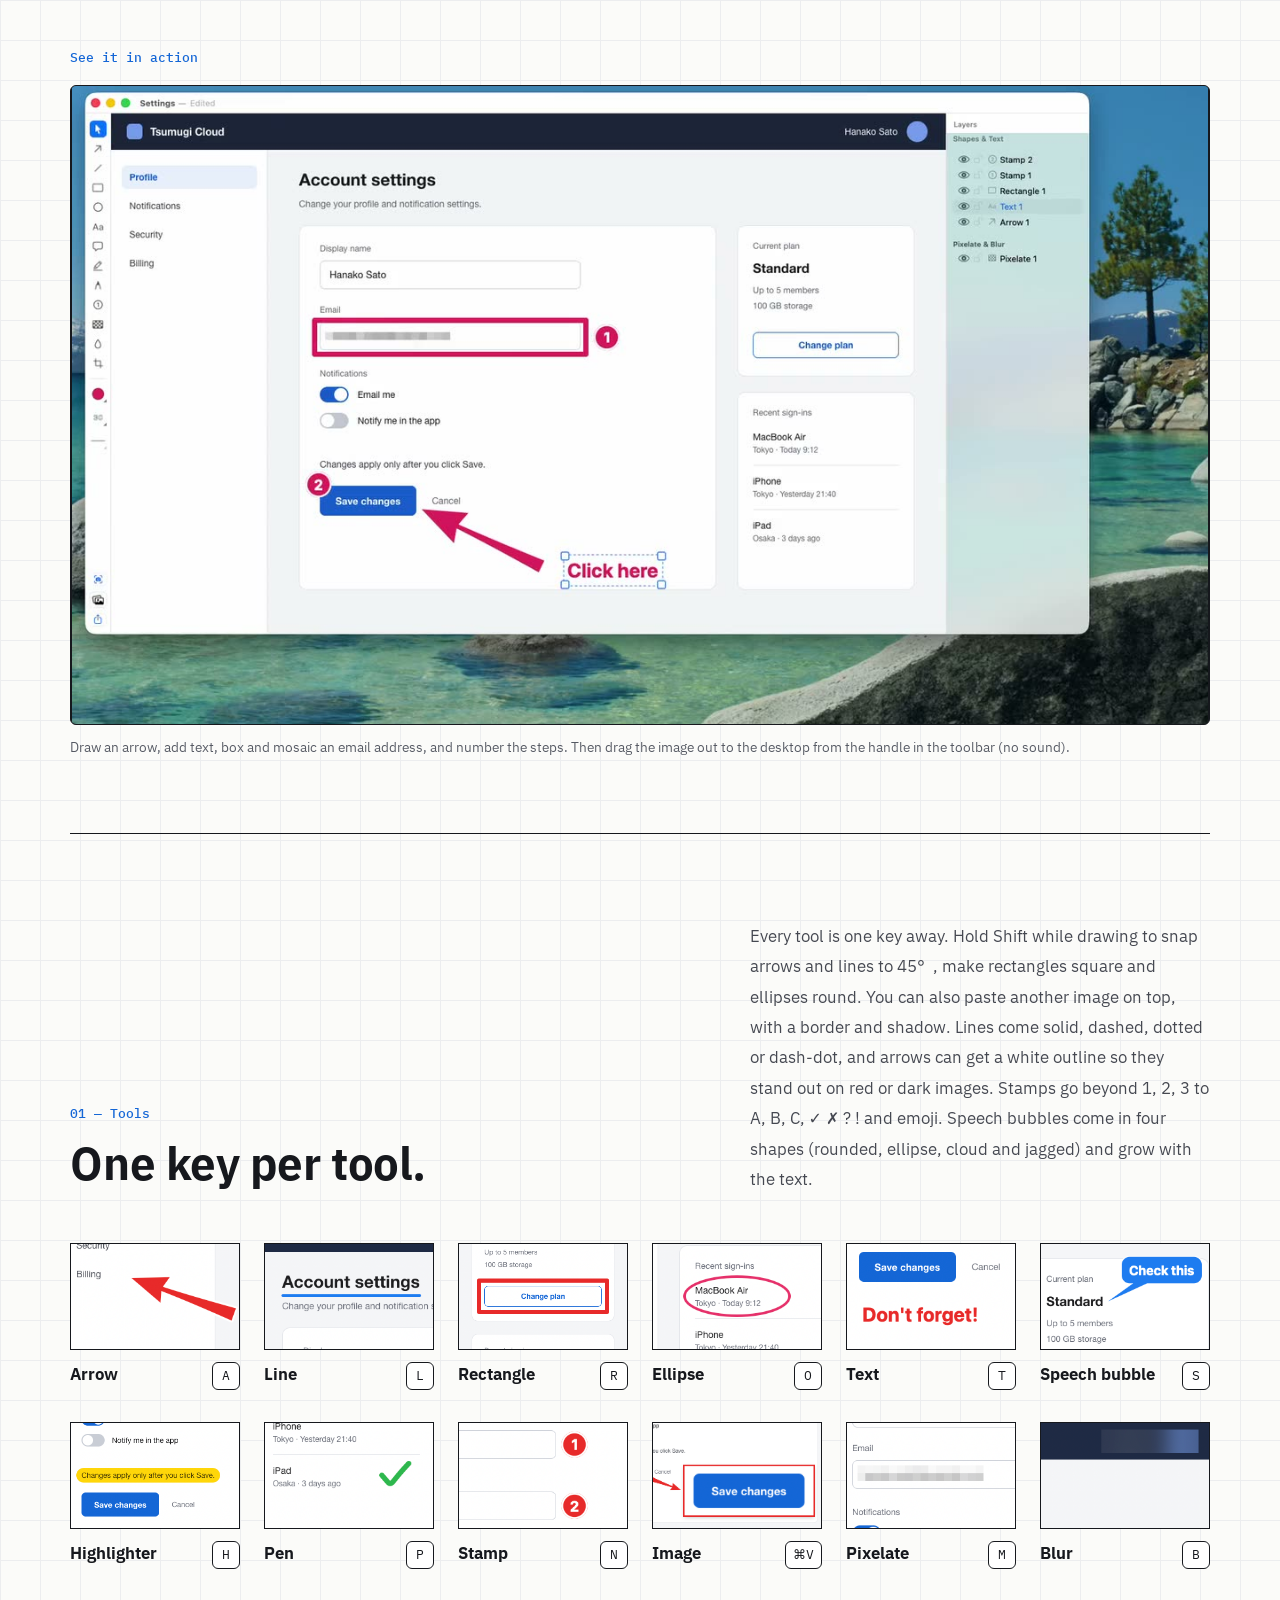
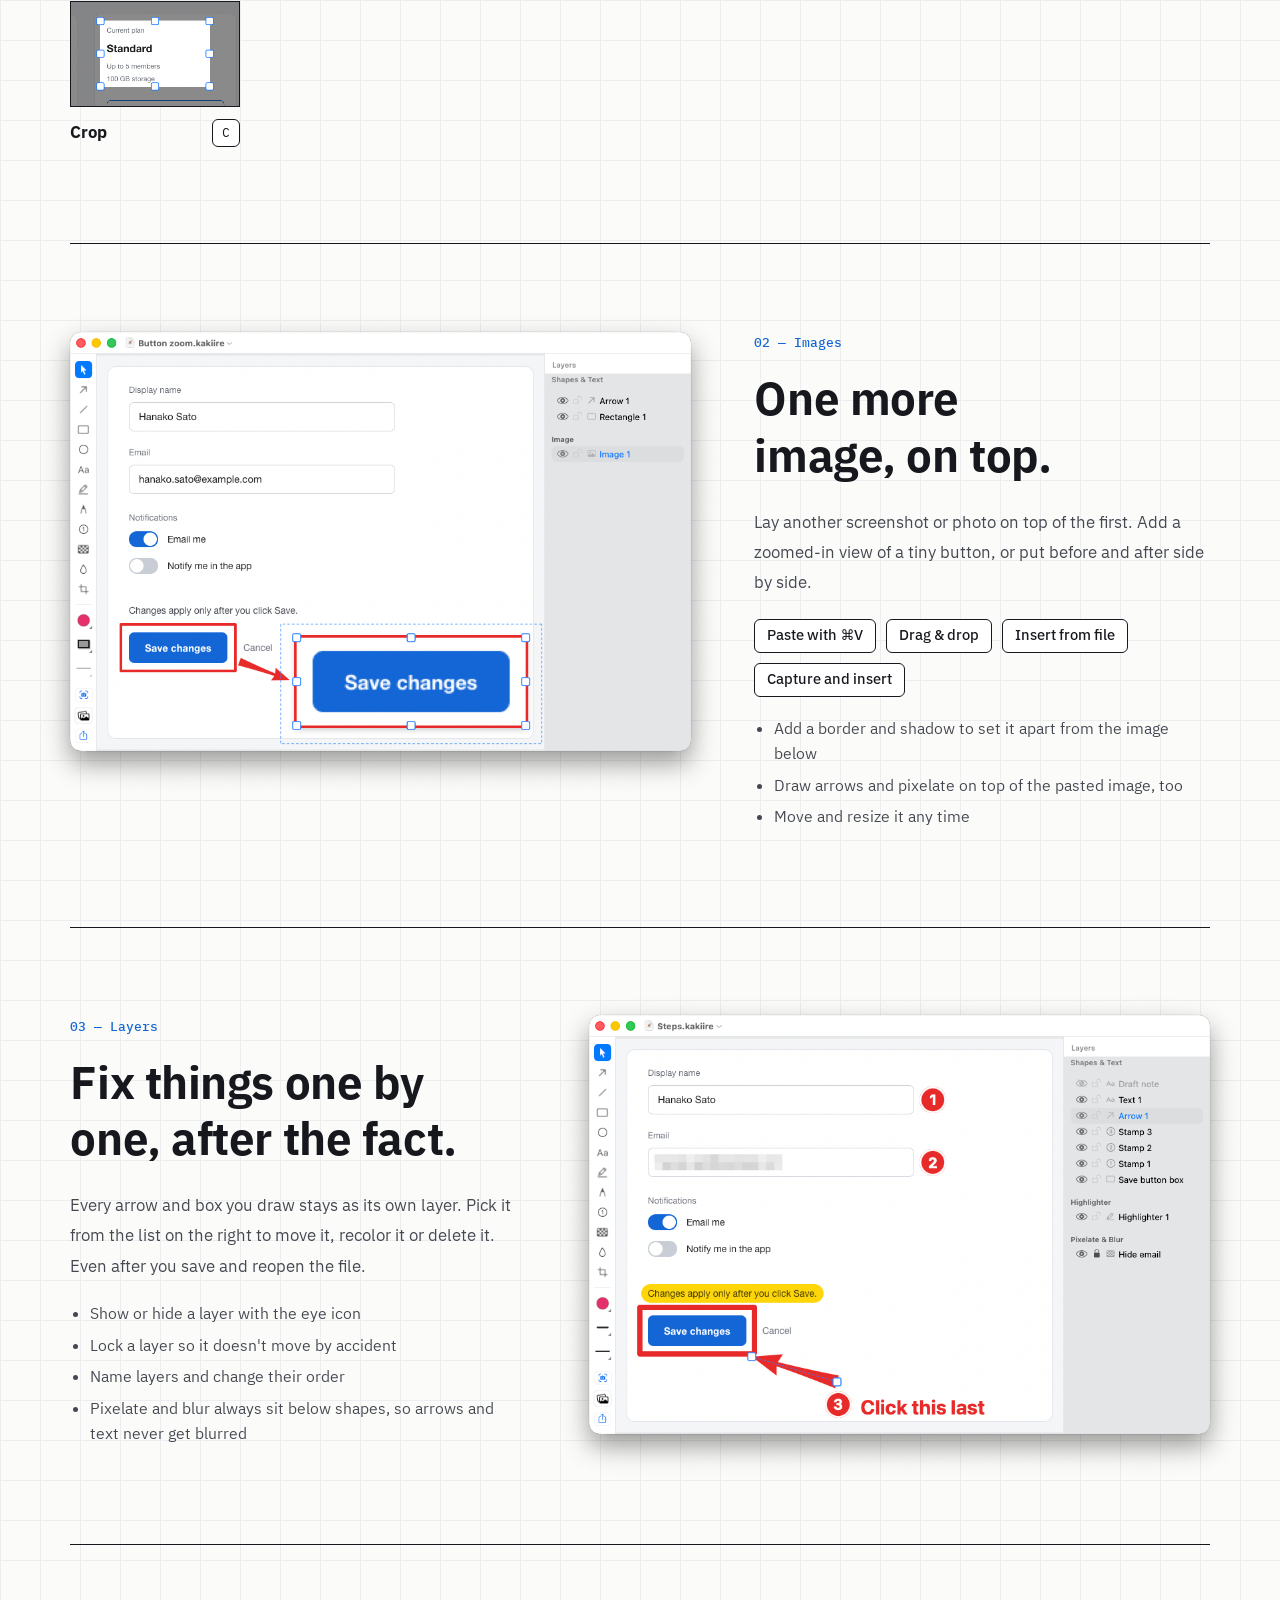
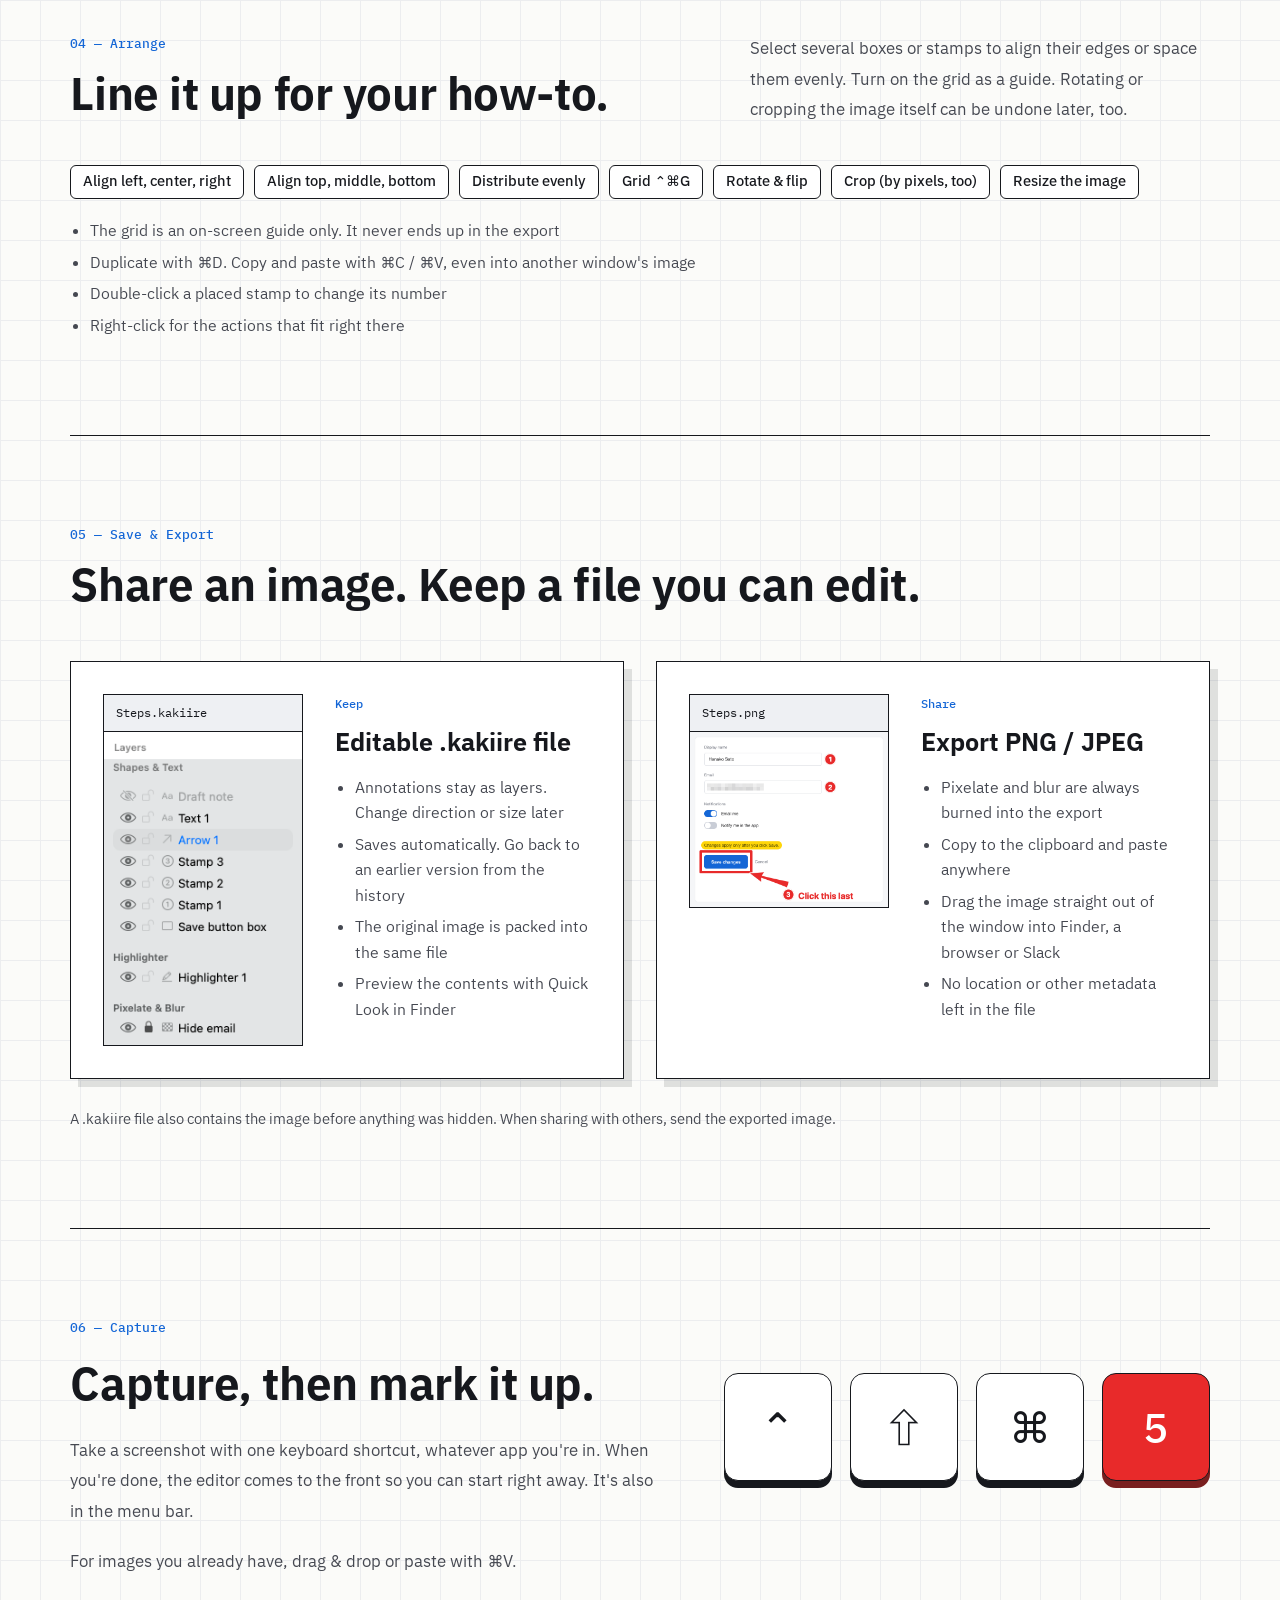
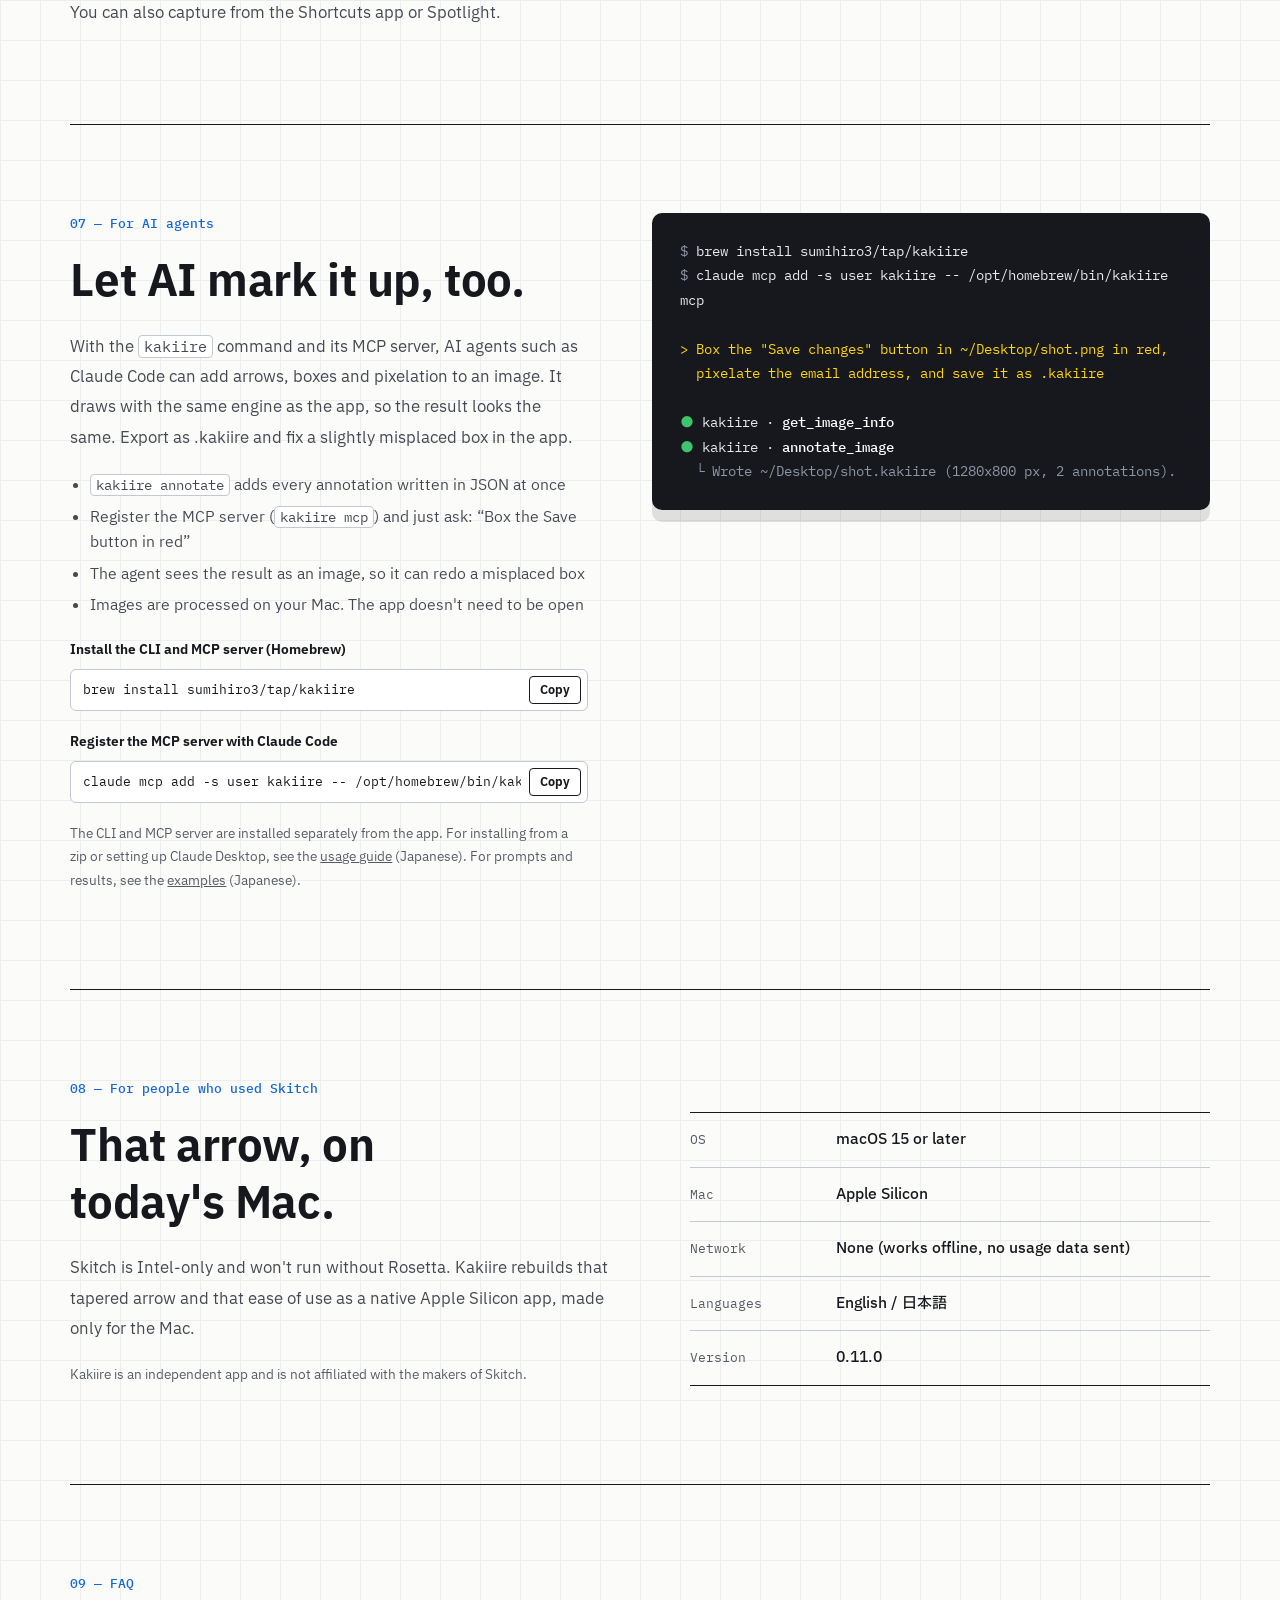
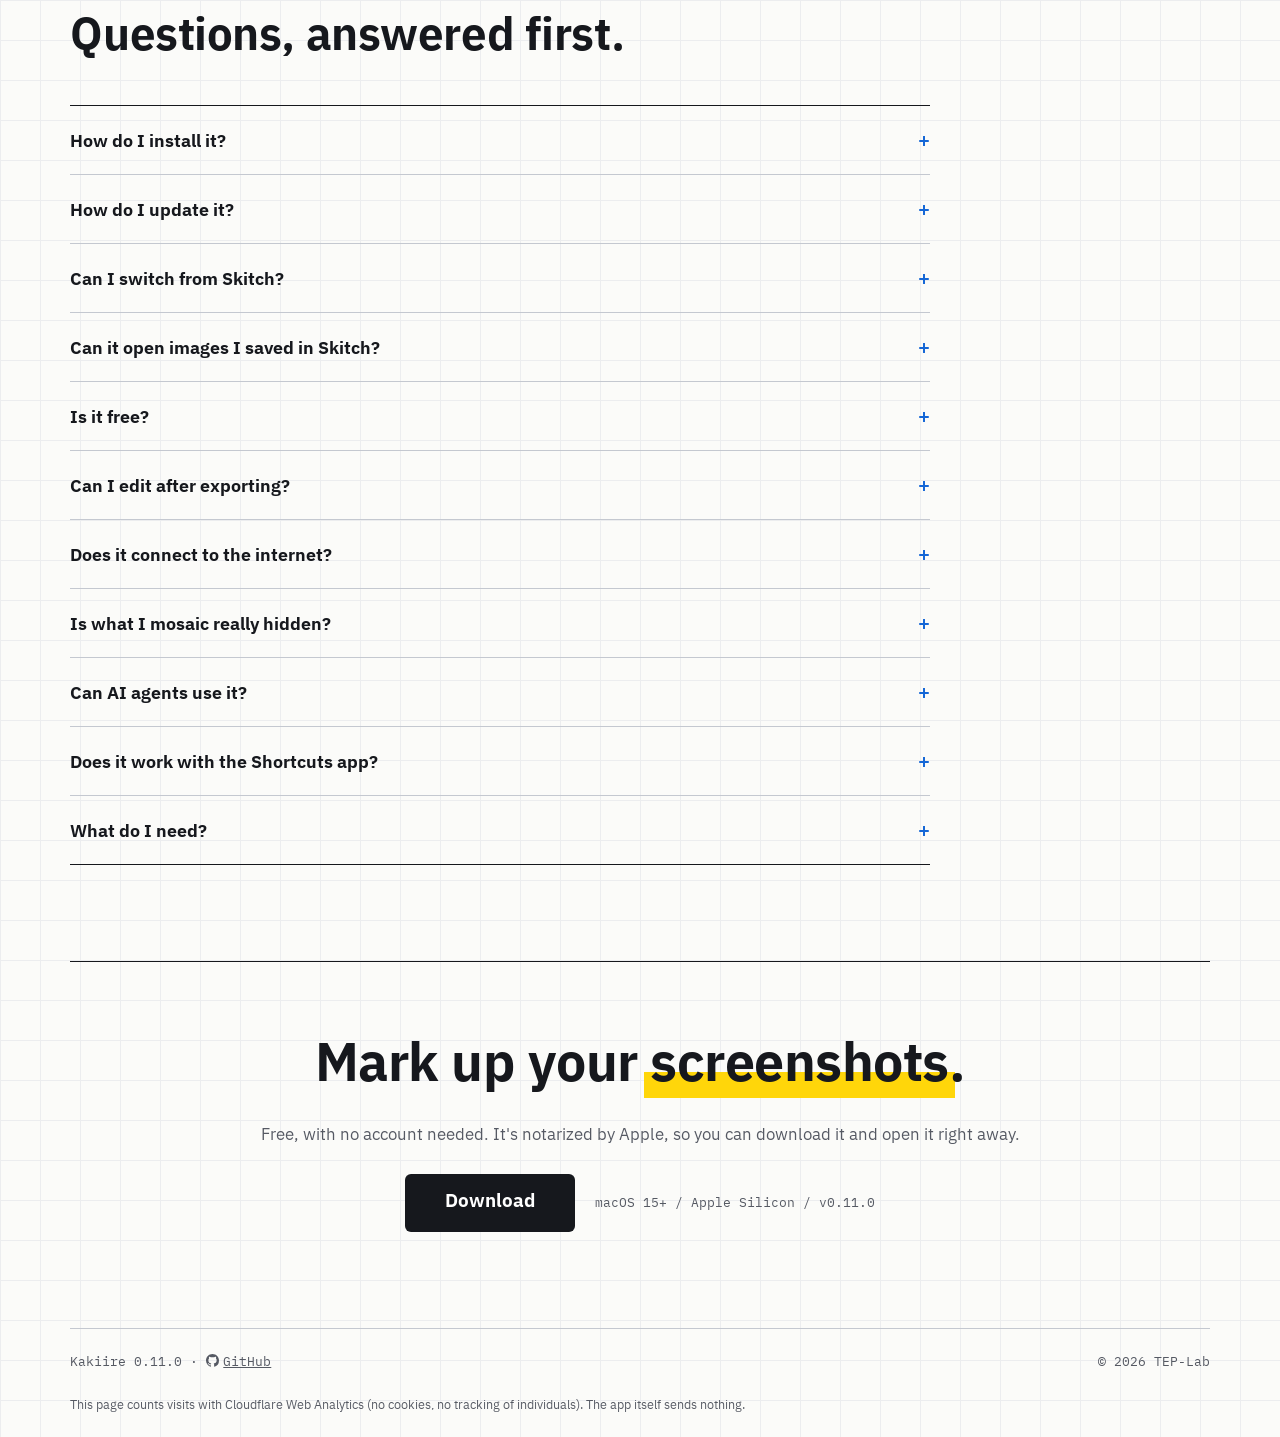
==== commit a9626050: "Merge pull request #41 from sumihiro3/docs/mcp-examples MCP の使用例を docs/examples に載せる" ====
--- a/site/en/index.html
+++ b/site/en/index.html
@@ -351,7 +351,7 @@
       <div class="cmd"><code>brew install sumihiro3/tap/kakiire</code><button type="button" class="cmd__copy" data-copy data-copied="Copied" aria-live="polite">Copy</button></div>
       <p class="cmd__label">Register the MCP server with Claude Code</p>
       <div class="cmd"><code>claude mcp add -s user kakiire -- /opt/homebrew/bin/kakiire mcp</code><button type="button" class="cmd__copy" data-copy data-copied="Copied" aria-live="polite">Copy</button></div>
-      <p class="fine">The CLI and MCP server are installed separately from the app. For installing from a zip or setting up Claude Desktop, see the <a href="https://github.com/sumihiro3/kakiire/blob/main/docs/cli.md" target="_blank" rel="noopener">usage guide</a> (Japanese).</p>
+      <p class="fine">The CLI and MCP server are installed separately from the app. For installing from a zip or setting up Claude Desktop, see the <a href="https://github.com/sumihiro3/kakiire/blob/main/docs/cli.md" target="_blank" rel="noopener">usage guide</a> (Japanese). For prompts and results, see the <a href="https://github.com/sumihiro3/kakiire/blob/main/docs/examples/README.md" target="_blank" rel="noopener">examples</a> (Japanese).</p>
     </div>
     <figure class="term" aria-label="Registering Kakiire's MCP server in Claude Code and asking it to annotate an image">
 <pre><span class="term__prompt">$</span> brew install sumihiro3/tap/kakiire
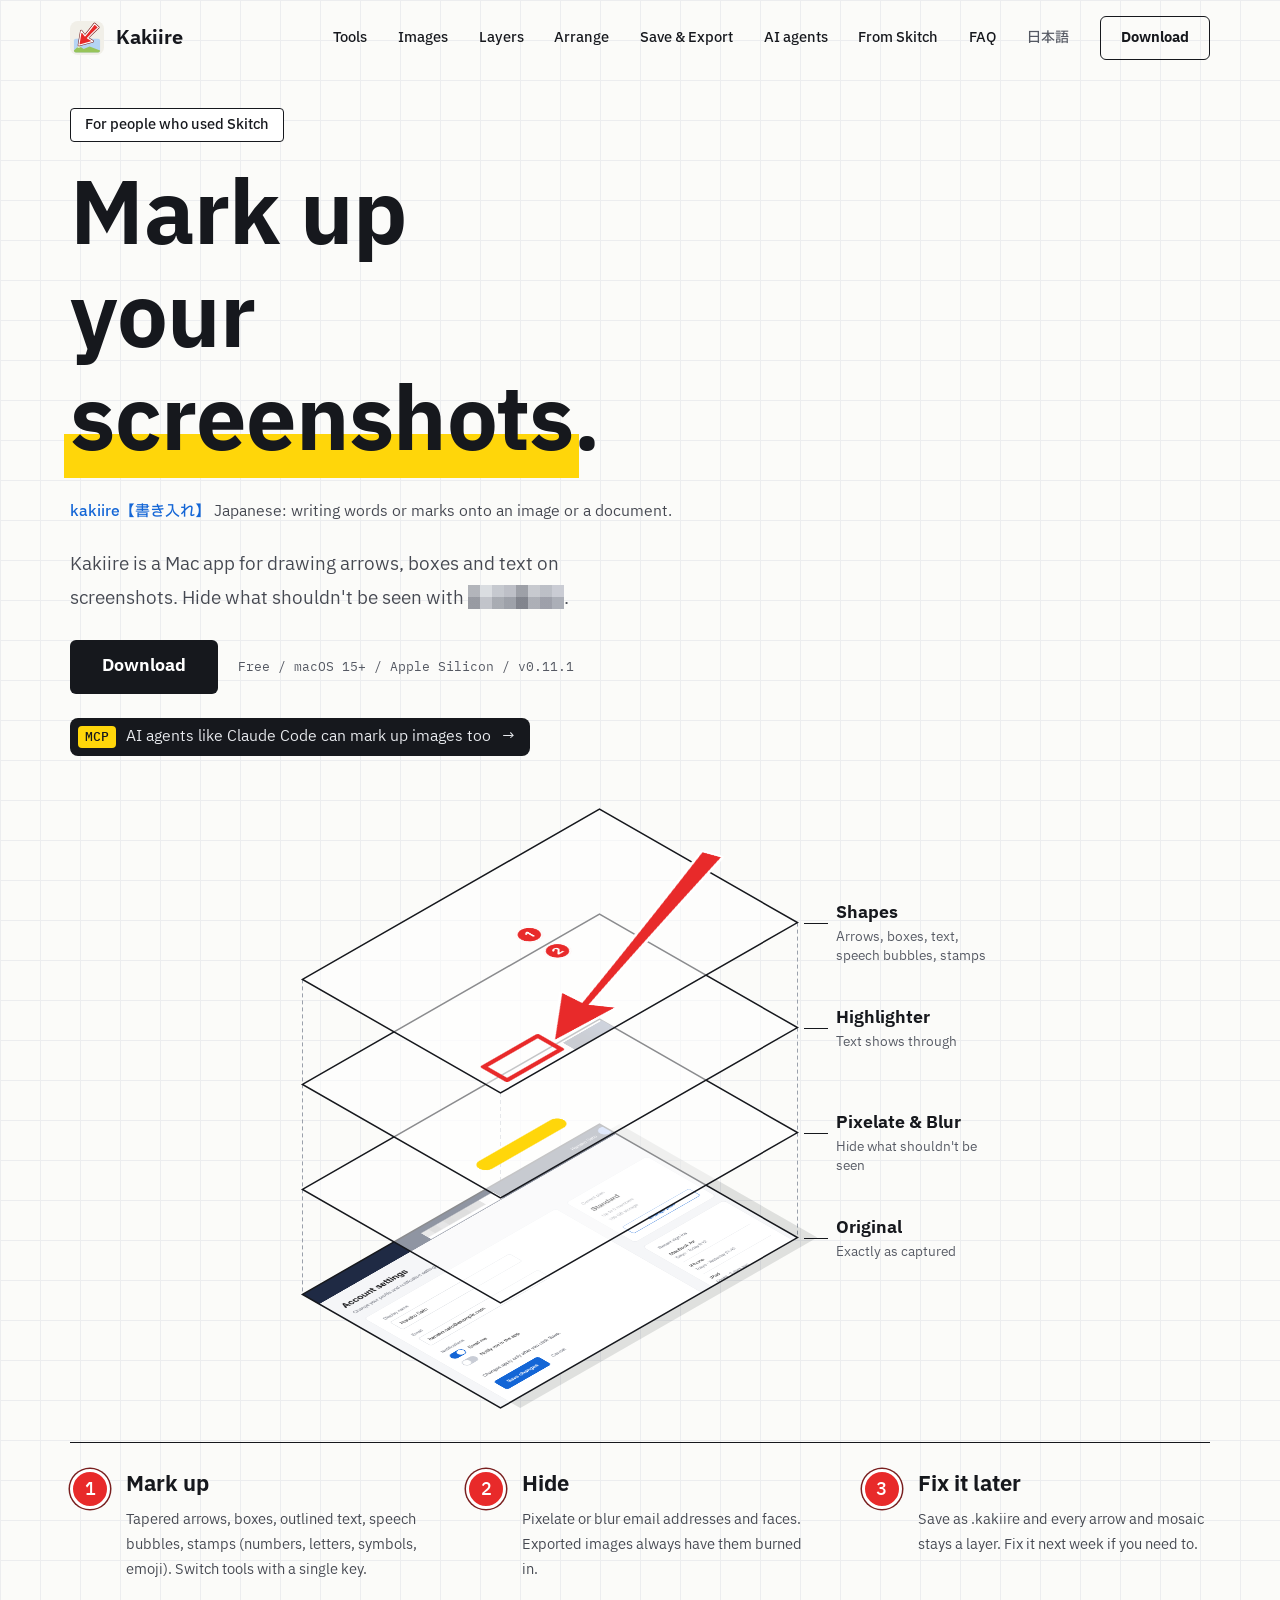
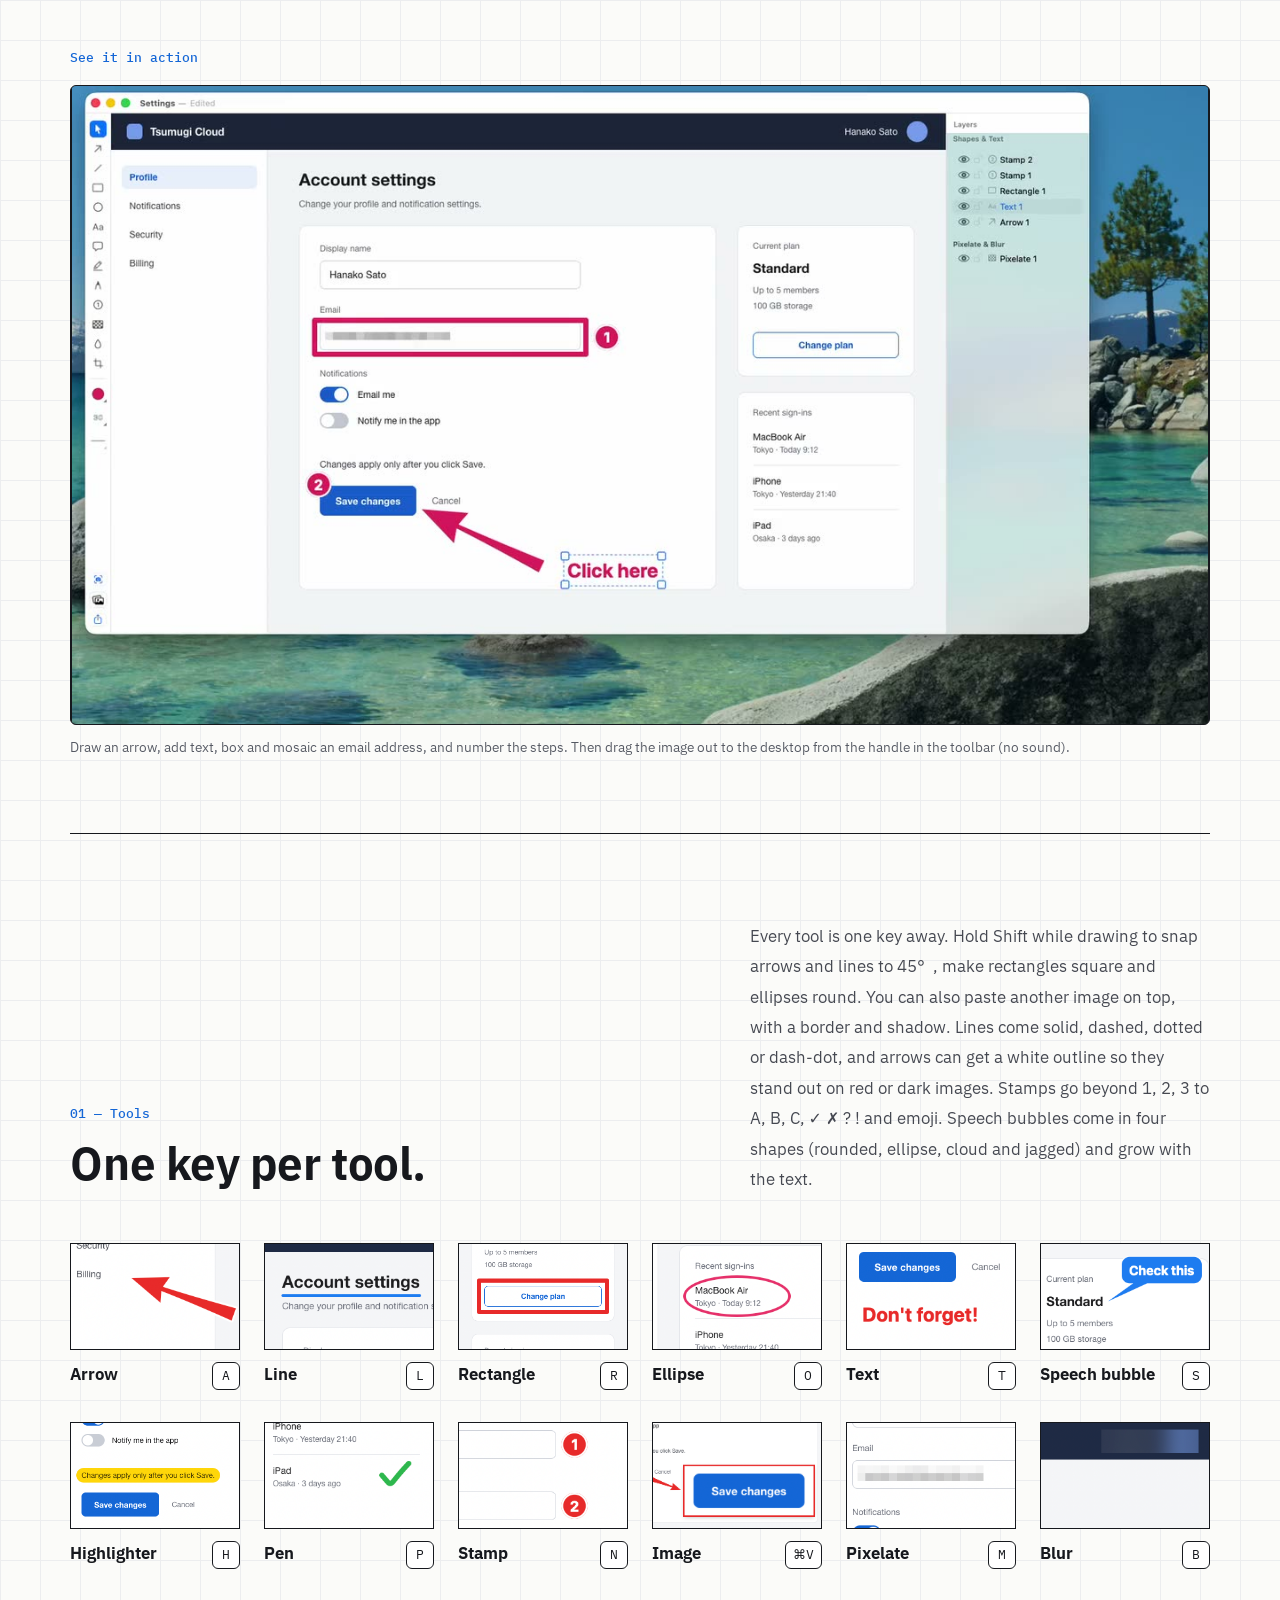
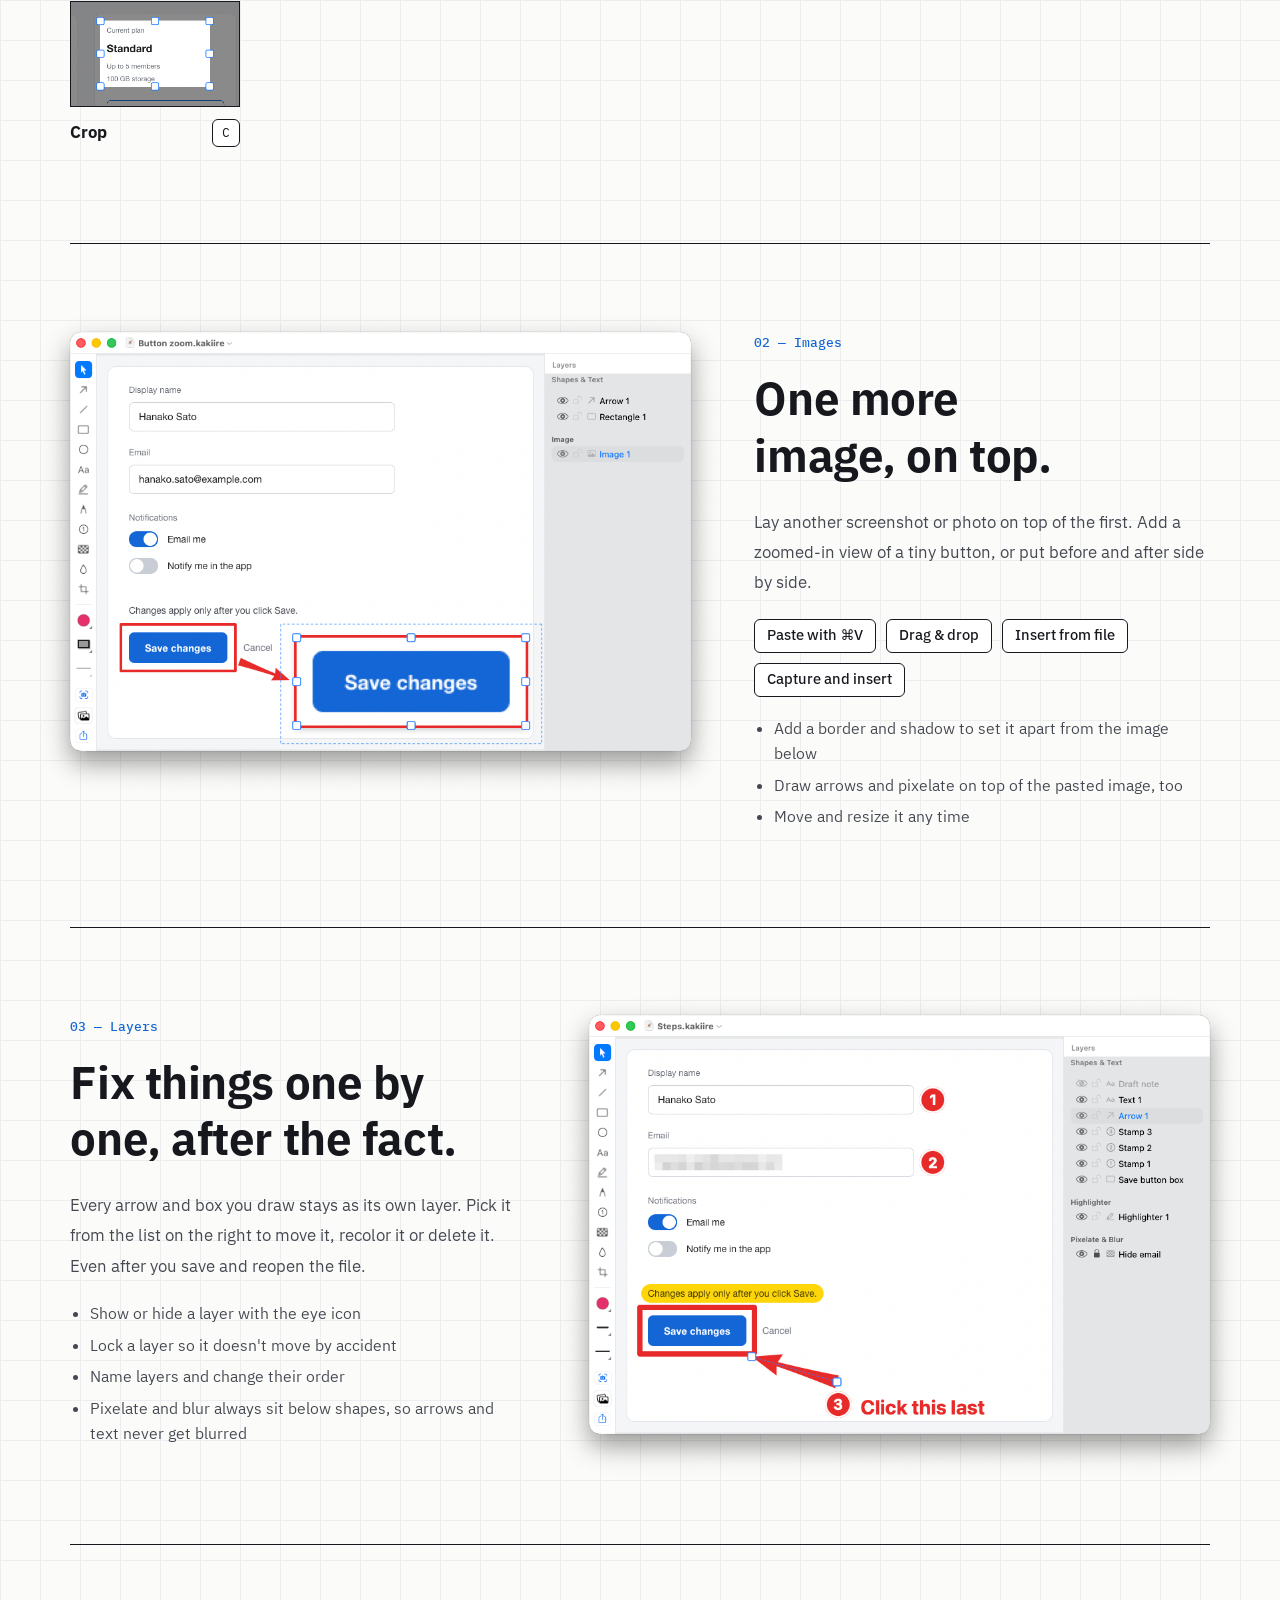
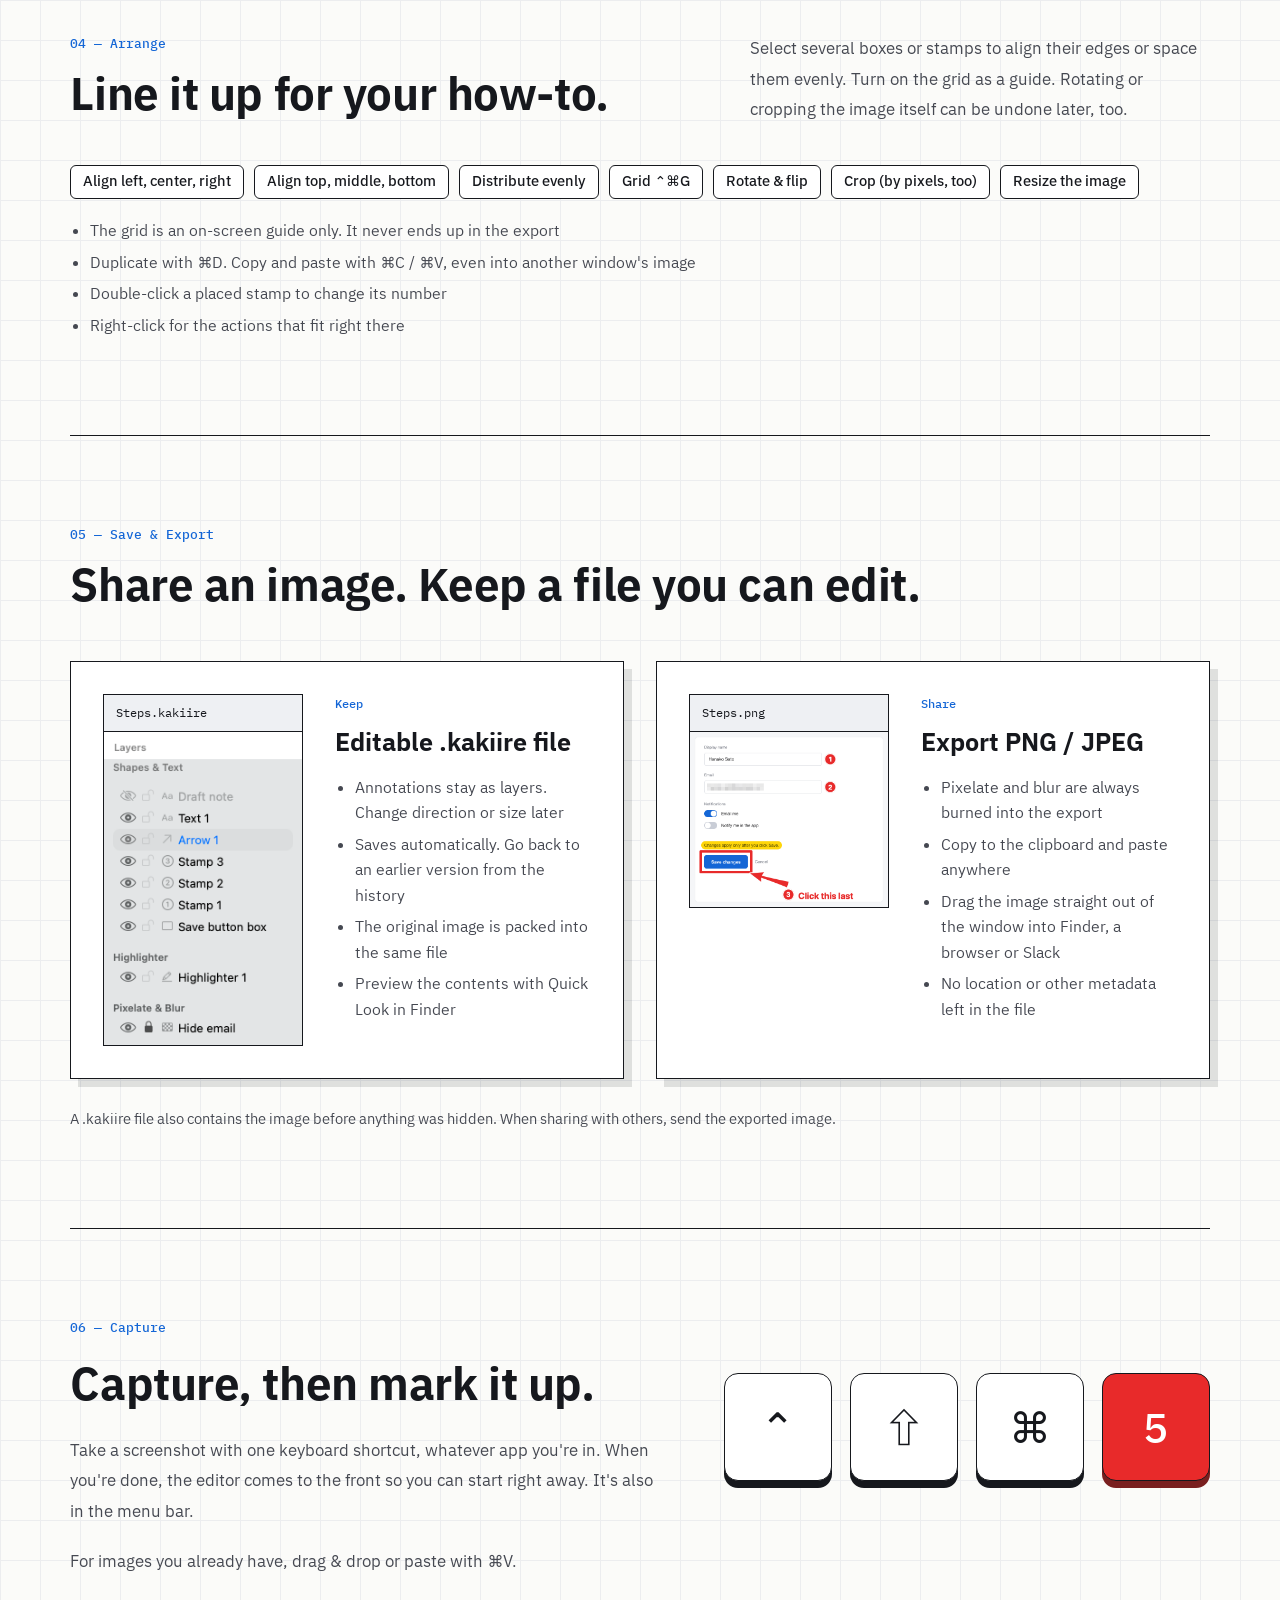
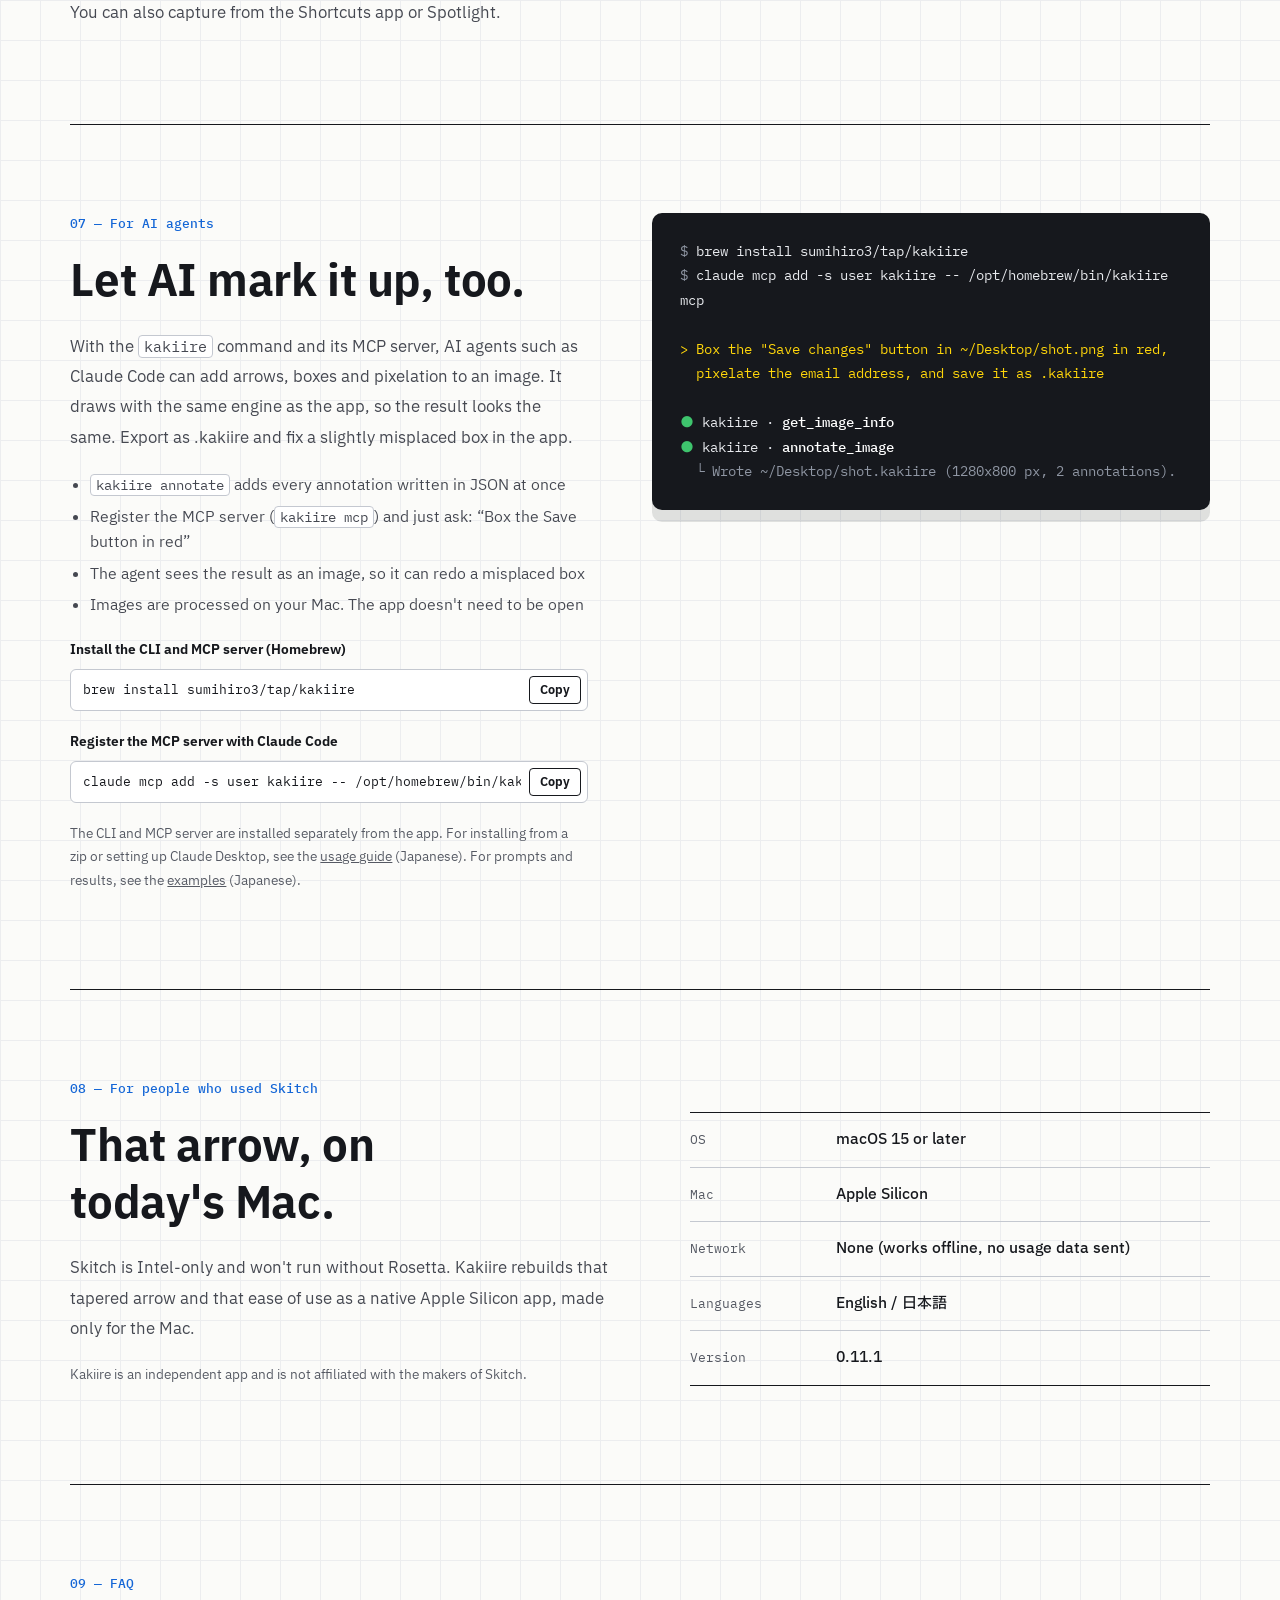
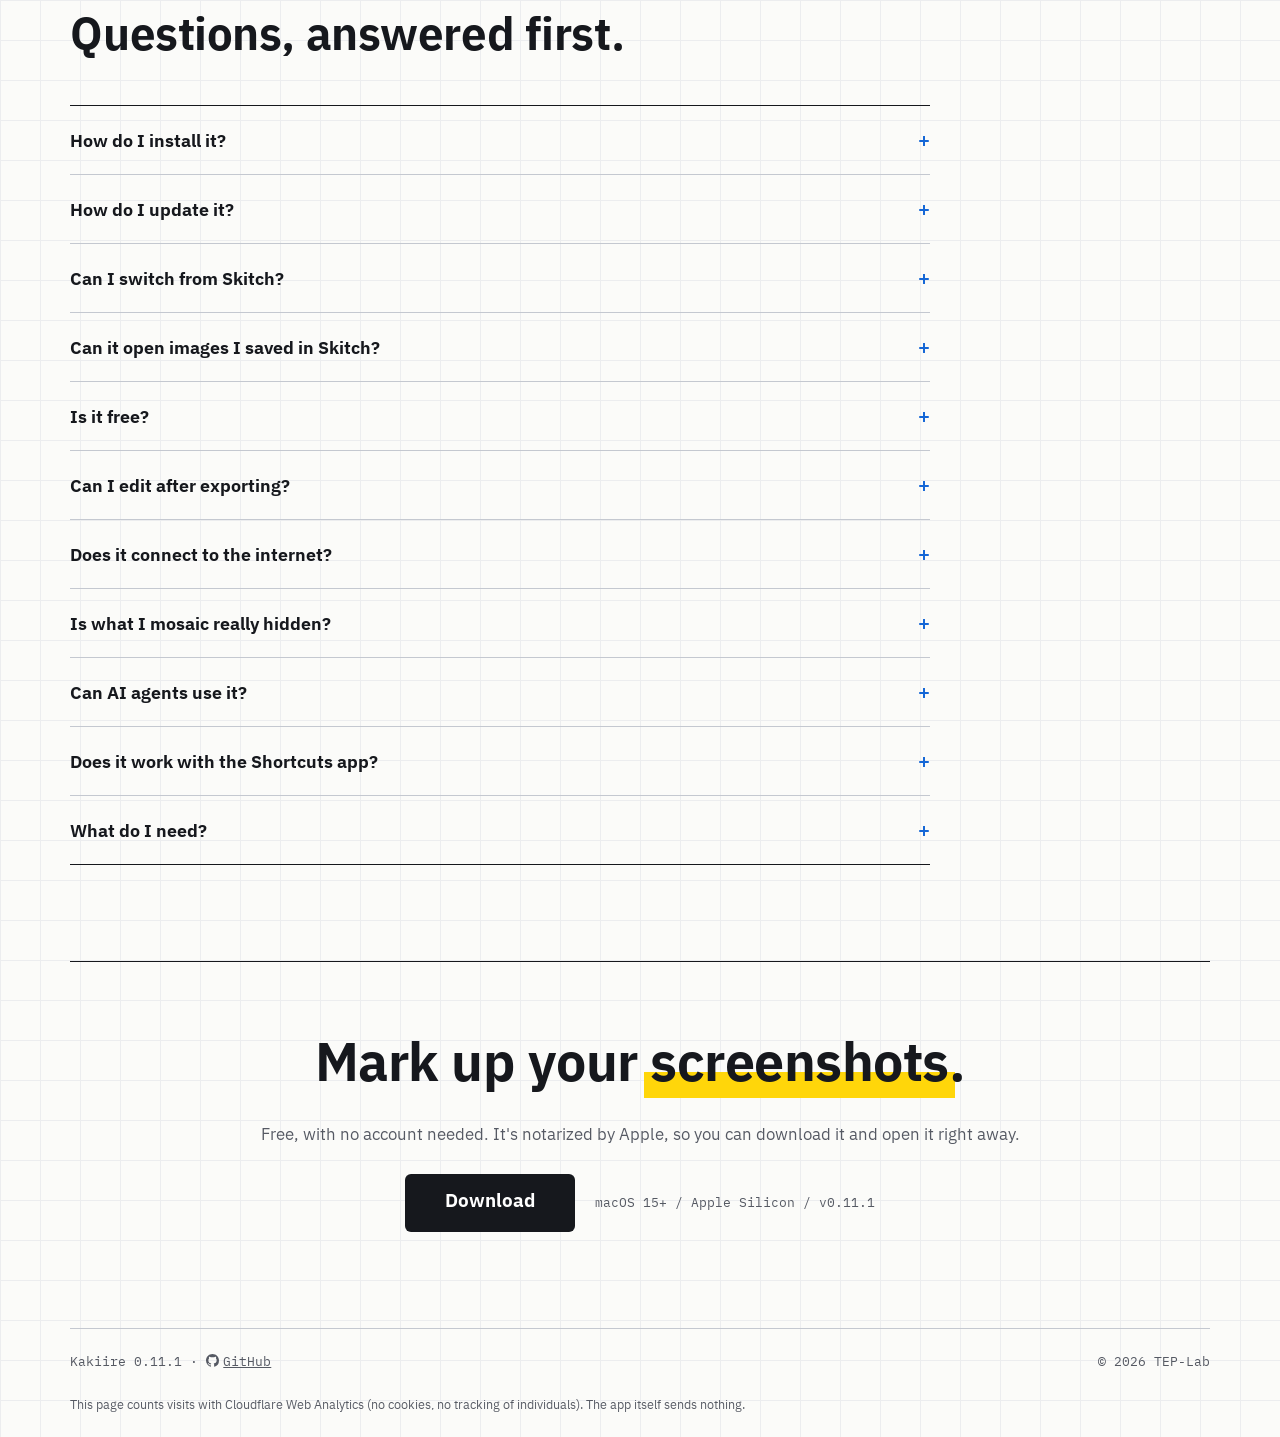
==== commit bc38ef9c: "0.11.1 文字入力の取り消しで落ちる不具合の修正(#44)を出す。CHANGELOG.md の節と版の表記、docs/plan.md の版の節。  Co-Authored-By: Claude F" ====
--- a/site/en/index.html
+++ b/site/en/index.html
@@ -58,7 +58,7 @@
       <p class="hero__lead">Kakiire is a Mac app for drawing arrows, boxes and text on screenshots. Hide what shouldn't be seen with <span class="mosaic-chip" role="img" aria-label="pixelate"></span>.</p>
       <div class="cta-row">
         <a class="btn" href="https://github.com/sumihiro3/kakiire/releases/latest/download/Kakiire.dmg">Download</a>
-        <span class="meta">Free / macOS 15+ / Apple Silicon / v<span data-version>0.11.0</span></span>
+        <span class="meta">Free / macOS 15+ / Apple Silicon / v<span data-version>0.11.1</span></span>
       </div>
       <a class="hero-ai" href="#agents"><span class="hero-ai__badge">MCP</span><span>AI agents like Claude Code can mark up images too</span><span class="hero-ai__arrow" aria-hidden="true">→</span></a>
     </div>
@@ -380,7 +380,7 @@
       <div><dt>Mac</dt><dd>Apple Silicon</dd></div>
       <div><dt>Network</dt><dd>None (works offline, no usage data sent)</dd></div>
       <div><dt>Languages</dt><dd>English / 日本語</dd></div>
-      <div><dt>Version</dt><dd><span data-version>0.11.0</span></dd></div>
+      <div><dt>Version</dt><dd><span data-version>0.11.1</span></dd></div>
     </dl>
   </div>
 </section>
@@ -467,11 +467,11 @@
     <p class="cta__note">Free, with no account needed. It's notarized by Apple, so you can download it and open it right away.</p>
     <div class="cta-row">
       <a class="btn btn--lg" href="https://github.com/sumihiro3/kakiire/releases/latest/download/Kakiire.dmg">Download</a>
-      <span class="meta">macOS 15+ / Apple Silicon / v<span data-version>0.11.0</span></span>
+      <span class="meta">macOS 15+ / Apple Silicon / v<span data-version>0.11.1</span></span>
     </div>
   </div>
   <div class="footer">
-    <span>Kakiire <span data-version>0.11.0</span> · <a href="https://github.com/sumihiro3/kakiire" target="_blank" rel="noopener"><svg class="gh-icon" viewBox="0 0 16 16" aria-hidden="true" focusable="false"><path fill="currentColor" d="M8 0C3.58 0 0 3.58 0 8c0 3.54 2.29 6.53 5.47 7.59.4.07.55-.17.55-.38 0-.19-.01-.82-.01-1.49-2.01.37-2.53-.49-2.69-.94-.09-.23-.48-.94-.82-1.13-.28-.15-.68-.52-.01-.53.63-.01 1.08.58 1.23.82.72 1.21 1.87.87 2.33.66.07-.52.28-.87.51-1.07-1.78-.2-3.64-.89-3.64-3.95 0-.87.31-1.59.82-2.15-.08-.2-.36-1.02.08-2.12 0 0 .67-.21 2.2.82.64-.18 1.32-.27 2-.27.68 0 1.36.09 2 .27 1.53-1.04 2.2-.82 2.2-.82.44 1.1.16 1.92.08 2.12.51.56.82 1.27.82 2.15 0 3.07-1.87 3.75-3.65 3.95.29.25.54.73.54 1.48 0 1.07-.01 1.93-.01 2.2 0 .21.15.46.55.38A8.013 8.013 0 0016 8c0-4.42-3.58-8-8-8z"/></svg>GitHub</a></span>
+    <span>Kakiire <span data-version>0.11.1</span> · <a href="https://github.com/sumihiro3/kakiire" target="_blank" rel="noopener"><svg class="gh-icon" viewBox="0 0 16 16" aria-hidden="true" focusable="false"><path fill="currentColor" d="M8 0C3.58 0 0 3.58 0 8c0 3.54 2.29 6.53 5.47 7.59.4.07.55-.17.55-.38 0-.19-.01-.82-.01-1.49-2.01.37-2.53-.49-2.69-.94-.09-.23-.48-.94-.82-1.13-.28-.15-.68-.52-.01-.53.63-.01 1.08.58 1.23.82.72 1.21 1.87.87 2.33.66.07-.52.28-.87.51-1.07-1.78-.2-3.64-.89-3.64-3.95 0-.87.31-1.59.82-2.15-.08-.2-.36-1.02.08-2.12 0 0 .67-.21 2.2.82.64-.18 1.32-.27 2-.27.68 0 1.36.09 2 .27 1.53-1.04 2.2-.82 2.2-.82.44 1.1.16 1.92.08 2.12.51.56.82 1.27.82 2.15 0 3.07-1.87 3.75-3.65 3.95.29.25.54.73.54 1.48 0 1.07-.01 1.93-.01 2.2 0 .21.15.46.55.38A8.013 8.013 0 0016 8c0-4.42-3.58-8-8-8z"/></svg>GitHub</a></span>
     <span>© 2026 TEP-Lab</span>
   </div>
   <p class="footer__note">This page counts visits with Cloudflare Web Analytics (no cookies, no tracking of individuals). The app itself sends nothing.</p>
